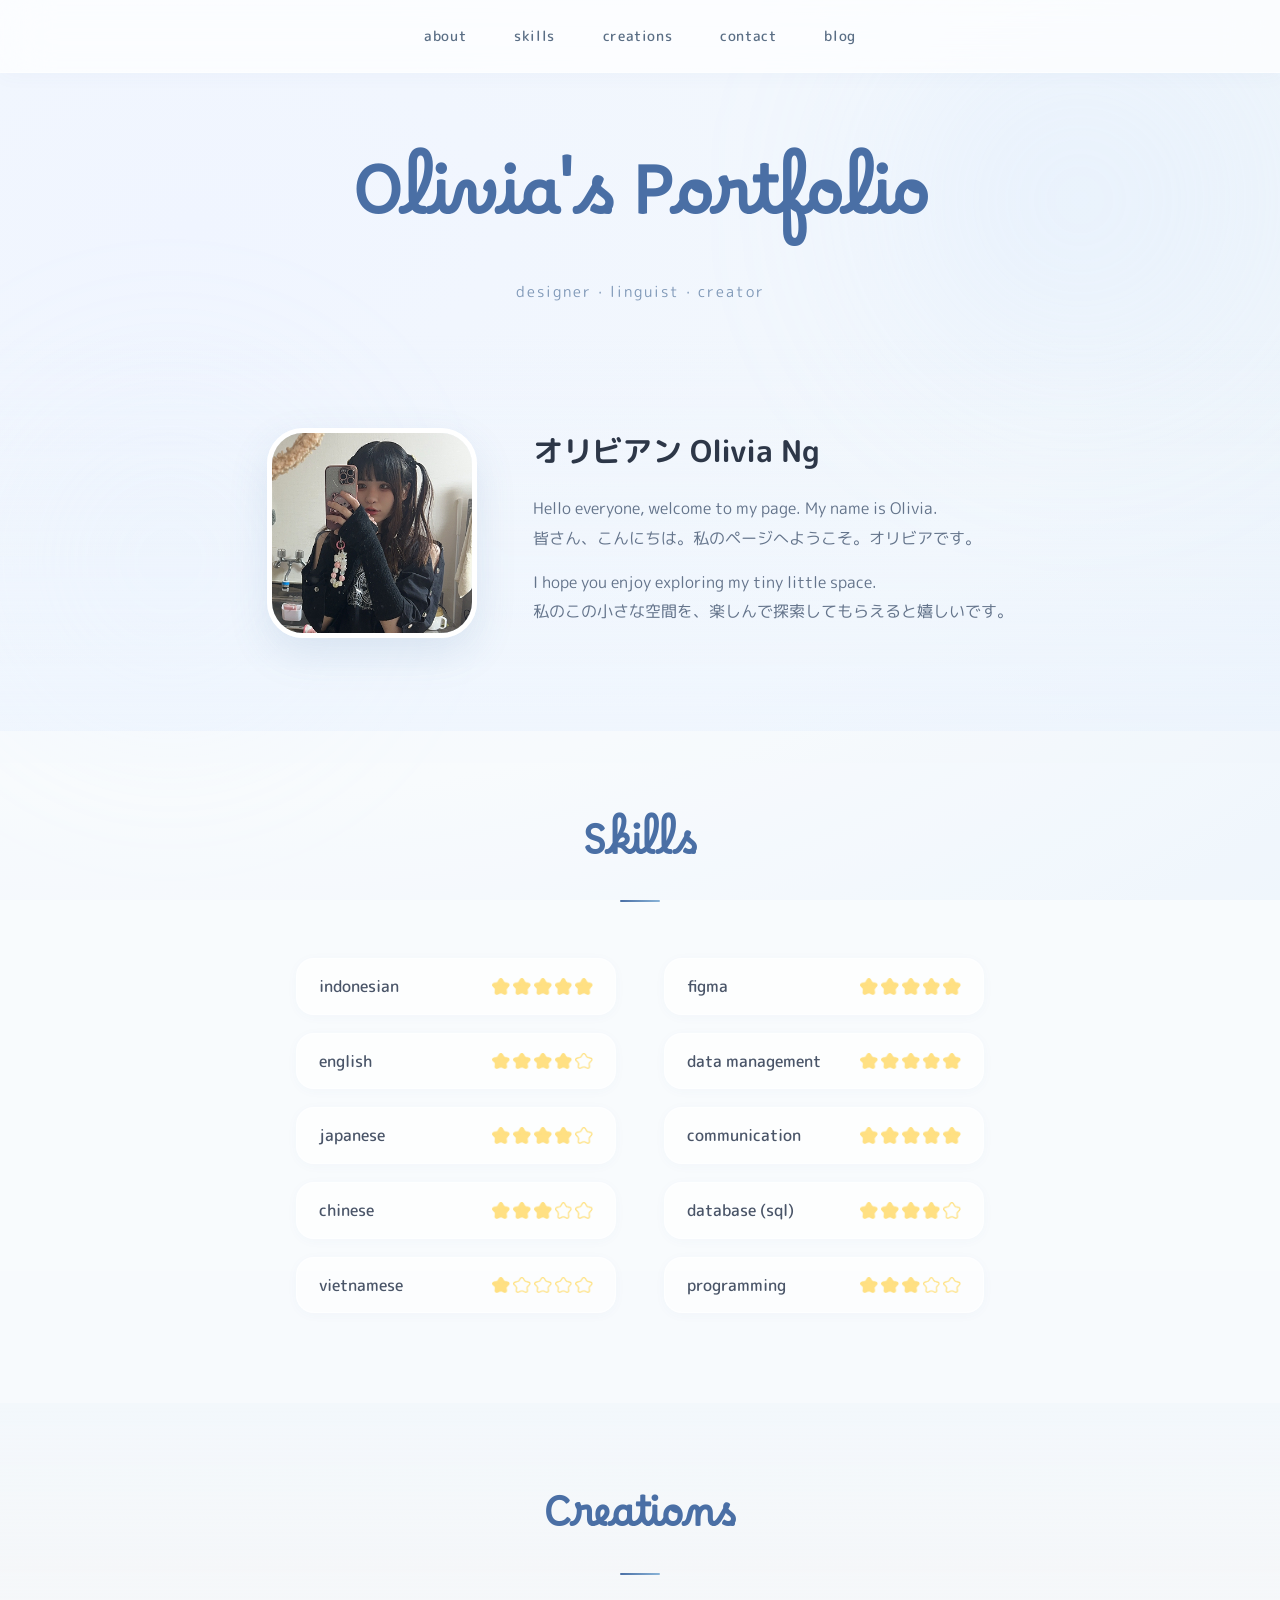
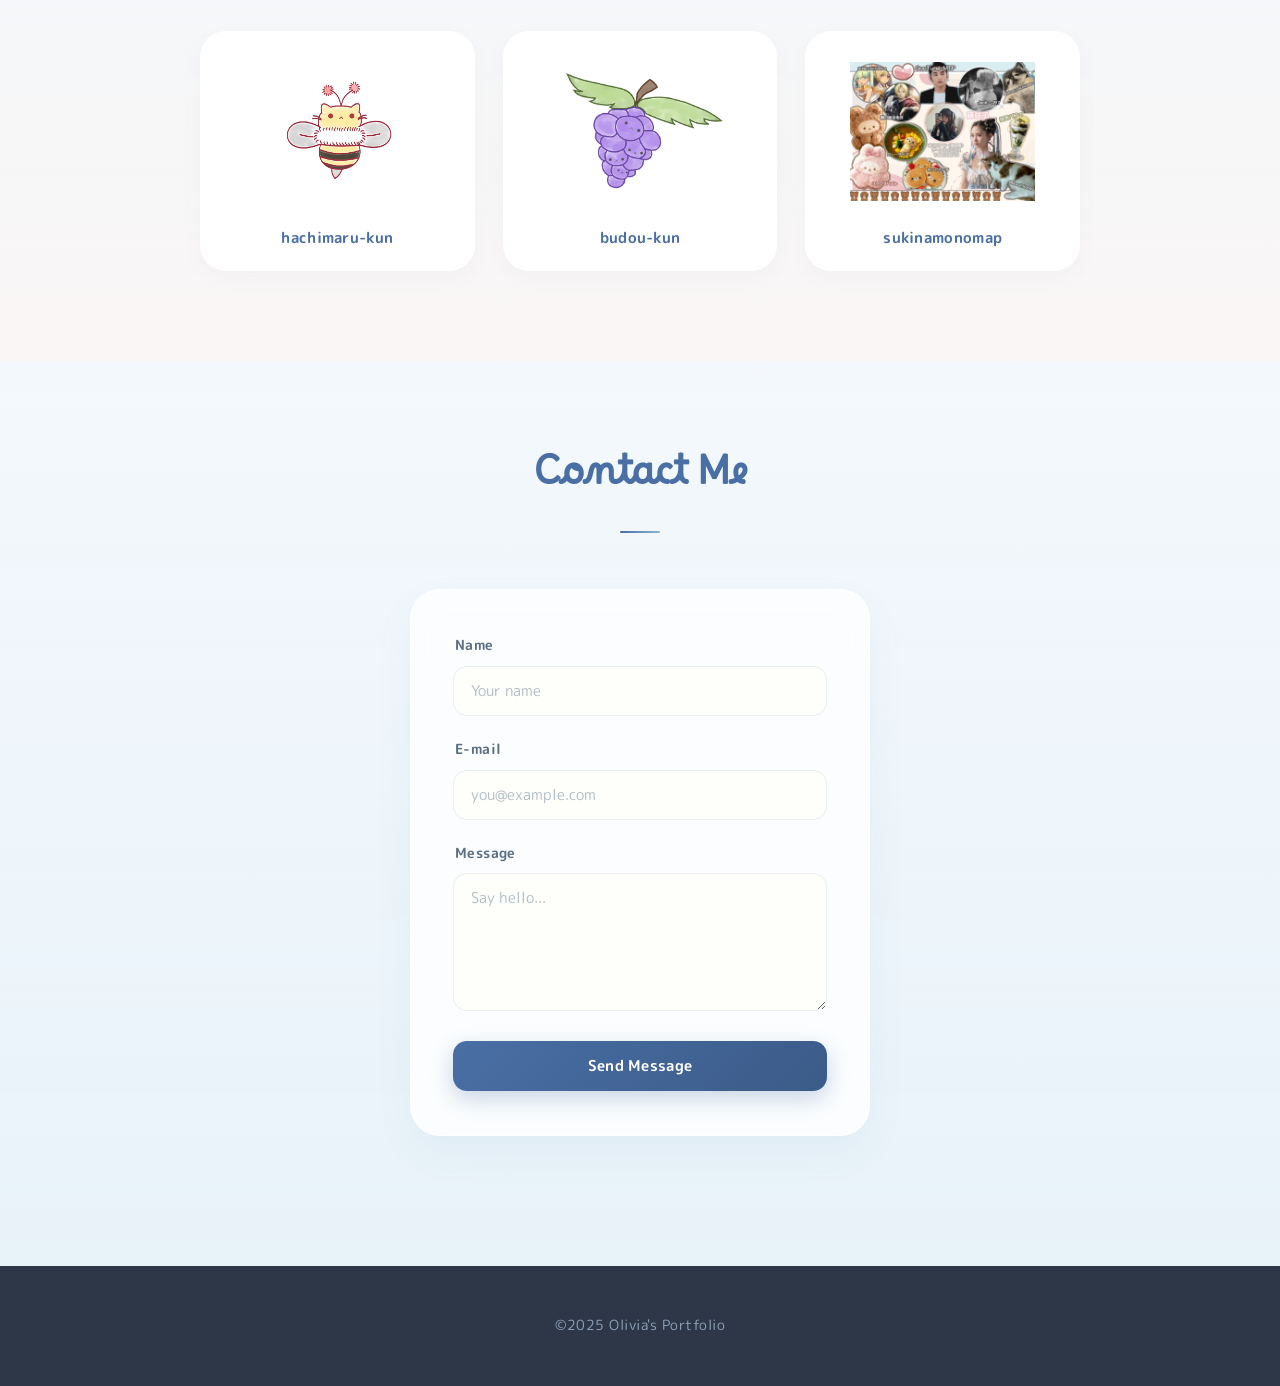
==== index.html @ e1c67609 "Add files via upload" ====
<!DOCTYPE html>
<html lang="en">
<head>
    <meta charset="UTF-8">
    <meta name="viewport" content="width=device-width, initial-scale=1.0">
    <title>Olivia's Portfolio</title>
    <link rel="stylesheet" href="style.css">
</head>
<body class="page-portfolio">

    <div class="bg-container"></div>

    <nav id="mainNav">
        <div class="nav-container">
            <a href="#profile">about</a>
            <a href="#skill">skills</a>
            <a href="#creation">creations</a>
            <a href="#contact">contact</a>
            <a href="blog.html">blog</a>
        </div>
    </nav>

    <header id="main">
        <h1>Olivia's Portfolio</h1>
        <p class="subtitle">designer · linguist · creator</p>
    </header>

    <main>

        <!-- PROFILE -->
        <section class="profile-intro" id="profile">
            <div class="profile-container">
                <div class="profile-pic reveal">
                    <img src="image/profilepicture.png" alt="Olivia Ng">
                </div>
                <div class="profile-text reveal reveal-delay-2">
                    <h2>オリビアン Olivia Ng</h2>
                    <p>Hello everyone, welcome to my page. My name is Olivia.<br>
                    皆さん、こんにちは。私のページへようこそ。オリビアです。</p>
                    <p>I hope you enjoy exploring my tiny little space.<br>
                    私のこの小さな空間を、楽しんで探索してもらえると嬉しいです。</p>
                </div>
            </div>
        </section>

        <!-- SKILLS -->
        <section id="skill" class="section-skills">
            <h2 class="section-title reveal">Skills</h2>
            <div class="skills-grid">

                <div class="skill-item reveal reveal-delay-1">
                    <span class="skill-name">indonesian</span>
                    <div class="star-rating">
                        <img src="image/star-filled.png" alt="★"><img src="image/star-filled.png" alt="★">
                        <img src="image/star-filled.png" alt="★"><img src="image/star-filled.png" alt="★">
                        <img src="image/star-filled.png" alt="★">
                    </div>
                </div>

                <div class="skill-item reveal reveal-delay-2">
                    <span class="skill-name">figma</span>
                    <div class="star-rating">
                        <img src="image/star-filled.png" alt="★"><img src="image/star-filled.png" alt="★">
                        <img src="image/star-filled.png" alt="★"><img src="image/star-filled.png" alt="★">
                        <img src="image/star-filled.png" alt="★">
                    </div>
                </div>

                <div class="skill-item reveal reveal-delay-1">
                    <span class="skill-name">english</span>
                    <div class="star-rating">
                        <img src="image/star-filled.png" alt="★"><img src="image/star-filled.png" alt="★">
                        <img src="image/star-filled.png" alt="★"><img src="image/star-filled.png" alt="★">
                        <img src="image/star-empty.png" alt="☆">
                    </div>
                </div>

                <div class="skill-item reveal reveal-delay-2">
                    <span class="skill-name">data management</span>
                    <div class="star-rating">
                        <img src="image/star-filled.png" alt="★"><img src="image/star-filled.png" alt="★">
                        <img src="image/star-filled.png" alt="★"><img src="image/star-filled.png" alt="★">
                        <img src="image/star-filled.png" alt="★">
                    </div>
                </div>

                <div class="skill-item reveal reveal-delay-1">
                    <span class="skill-name">japanese</span>
                    <div class="star-rating">
                        <img src="image/star-filled.png" alt="★"><img src="image/star-filled.png" alt="★">
                        <img src="image/star-filled.png" alt="★"><img src="image/star-filled.png" alt="★">
                        <img src="image/star-empty.png" alt="☆">
                    </div>
                </div>

                <div class="skill-item reveal reveal-delay-2">
                    <span class="skill-name">communication</span>
                    <div class="star-rating">
                        <img src="image/star-filled.png" alt="★"><img src="image/star-filled.png" alt="★">
                        <img src="image/star-filled.png" alt="★"><img src="image/star-filled.png" alt="★">
                        <img src="image/star-filled.png" alt="★">
                    </div>
                </div>

                <div class="skill-item reveal reveal-delay-1">
                    <span class="skill-name">chinese</span>
                    <div class="star-rating">
                        <img src="image/star-filled.png" alt="★"><img src="image/star-filled.png" alt="★">
                        <img src="image/star-filled.png" alt="★"><img src="image/star-empty.png" alt="☆">
                        <img src="image/star-empty.png" alt="☆">
                    </div>
                </div>

                <div class="skill-item reveal reveal-delay-2">
                    <span class="skill-name">database (sql)</span>
                    <div class="star-rating">
                        <img src="image/star-filled.png" alt="★"><img src="image/star-filled.png" alt="★">
                        <img src="image/star-filled.png" alt="★"><img src="image/star-filled.png" alt="★">
                        <img src="image/star-empty.png" alt="☆">
                    </div>
                </div>

                <div class="skill-item reveal reveal-delay-1">
                    <span class="skill-name">vietnamese</span>
                    <div class="star-rating">
                        <img src="image/star-filled.png" alt="★"><img src="image/star-empty.png" alt="☆">
                        <img src="image/star-empty.png" alt="☆"><img src="image/star-empty.png" alt="☆">
                        <img src="image/star-empty.png" alt="☆">
                    </div>
                </div>

                <div class="skill-item reveal reveal-delay-2">
                    <span class="skill-name">programming</span>
                    <div class="star-rating">
                        <img src="image/star-filled.png" alt="★"><img src="image/star-filled.png" alt="★">
                        <img src="image/star-filled.png" alt="★"><img src="image/star-empty.png" alt="☆">
                        <img src="image/star-empty.png" alt="☆">
                    </div>
                </div>

            </div>
        </section>

        <!-- CREATIONS -->
        <section id="creation" class="section-creations">
            <h2 class="section-title reveal">Creations</h2>
            <div class="works-grid">

                <div class="work-card reveal reveal-delay-1" onclick="openPopup('hachimaru')">
                    <div class="work-img-wrapper">
                        <img src="image/hachimaru.png" alt="Hachimaru-kun">
                    </div>
                    <p>hachimaru-kun</p>
                </div>

                <div class="work-card reveal reveal-delay-2" onclick="openPopup('budou')">
                    <div class="work-img-wrapper">
                        <img src="image/budou-kun.png" alt="Budou-kun">
                    </div>
                    <p>budou-kun</p>
                </div>

                <div class="work-card reveal reveal-delay-3" onclick="openPopup('sukinamono')">
                    <div class="work-img-wrapper">
                        <img src="image/sukinamono.png" alt="Sukinamono Map">
                    </div>
                    <p>sukinamonomap</p>
                </div>

            </div>
        </section>

        <!-- CONTACT -->
        <section id="contact" class="section-contact">
            <h2 class="section-title reveal">Contact Me</h2>
            <form class="contact-form reveal reveal-delay-2" onsubmit="handleSubmit(event)">
                <div class="form-group">
                    <label for="contactName">Name</label>
                    <input type="text" id="contactName" placeholder="Your name" required>
                </div>
                <div class="form-group">
                    <label for="contactEmail">E-mail</label>
                    <input type="email" id="contactEmail" placeholder="you@example.com" required>
                </div>
                <div class="form-group">
                    <label for="contactMsg">Message</label>
                    <textarea id="contactMsg" rows="5" placeholder="Say hello..."></textarea>
                </div>
                <button type="submit" class="submit-btn">Send Message</button>
            </form>
        </section>

    </main>

    <footer>
        <p>©2025 Olivia's Portfolio</p>
    </footer>

    <!-- POPUP -->
    <div id="workPopup" class="popup-overlay" onclick="closePopupOutside(event)">
        <div class="popup-wrapper">
            <span class="close-btn" onclick="closePopup()" aria-label="Close">×</span>
            <div class="popup-content">
                <img id="popupImg" src="" alt="Work Detail">
                <div class="popup-text">
                    <p><strong>title:</strong> <span id="popupTitle"></span></p>
                    <p><strong>time consumed:</strong> <span id="popupTime"></span></p>
                    <p><strong>application used:</strong> <span id="popupApps"></span></p>
                    <p class="desc" id="popupDesc"></p>
                </div>
            </div>
        </div>
    </div>

    <script>
        /* ── Navbar shrink on scroll ── */
        const nav = document.getElementById('mainNav');
        window.addEventListener('scroll', () => {
            nav.classList.toggle('scrolled', window.scrollY > 40);
        }, { passive: true });

        /* ── Scroll reveal ── */
        const observer = new IntersectionObserver((entries) => {
            entries.forEach(e => {
                if (e.isIntersecting) {
                    e.target.classList.add('revealed');
                    observer.unobserve(e.target);
                }
            });
        }, { threshold: 0.12, rootMargin: '0px 0px -40px 0px' });

        document.querySelectorAll('.reveal').forEach(el => observer.observe(el));

        /* ── Popup data ── */
        const projectData = {
            hachimaru: {
                title: "hachimaru-kun",
                time: "3 hours",
                apps: "Figma, Kleki",
                desc: "A character created for a competition. Hachimaru-kun is a friendly little figure with a big personality — designed entirely from scratch with love.",
                img: "image/hachimaru.png"
            },
            budou: {
                title: "budou-kun",
                time: "3 hours",
                apps: "Figma, Kleki",
                desc: "A cute grape-themed character illustration. Budou-kun brings good vibes and a soft colour palette wherever he goes.",
                img: "image/budou-kun.png"
            },
            sukinamono: {
                title: "sukinamonomap",
                time: "5 hours",
                apps: "Figma, Illust",
                desc: "A custom conceptual map layout illustrating all my favourite things — a personal visual world brought to life through careful layout and illustration.",
                img: "image/sukinamono.png"
            }
        };

        function openPopup(id) {
            const d = projectData[id];
            if (!d) return;
            document.getElementById('popupTitle').textContent = d.title;
            document.getElementById('popupTime').textContent  = d.time;
            document.getElementById('popupApps').textContent  = d.apps;
            document.getElementById('popupDesc').textContent  = d.desc;
            document.getElementById('popupImg').src           = d.img;
            document.getElementById('workPopup').style.display = 'flex';
            document.body.classList.add('popup-active');
        }

        function closePopup() {
            document.getElementById('workPopup').style.display = 'none';
            document.body.classList.remove('popup-active');
        }

        function closePopupOutside(e) {
            if (e.target === document.getElementById('workPopup')) closePopup();
        }

        document.addEventListener('keydown', e => {
            if (e.key === 'Escape') {
                if (document.fullscreenElement) {
                    document.exitFullscreen();
                } else {
                    closePopup();
                }
            }
        });

        /* ── Fullscreen on popup image click ── */
        document.getElementById('popupImg').addEventListener('click', function () {
            if (!document.fullscreenElement) {
                this.requestFullscreen().catch(() => {});
            } else {
                document.exitFullscreen();
            }
        });

        /* ── Contact form feedback ── */
        function handleSubmit(e) {
            e.preventDefault();
            const btn = e.target.querySelector('.submit-btn');
            btn.textContent = 'Sent ✓';
            btn.style.background = 'linear-gradient(135deg, #52b788, #3d9970)';
            btn.disabled = true;
            setTimeout(() => {
                btn.textContent = 'Send Message';
                btn.style.background = '';
                btn.disabled = false;
                e.target.reset();
            }, 3000);
        }
    </script>

</body>
</html>
---- style.css ----
/* ============================================
   OLIVIA'S PORTFOLIO — UNIFIED STYLESHEET
   Scope: .page-portfolio (index) | .page-blog (blog)
   ============================================ */

@import url('https://fonts.googleapis.com/css2?family=Borel&family=M+PLUS+Rounded+1c:wght@400;500;700&display=swap');

/* ============================================
   RESET & BASE
   ============================================ */

*, *::before, *::after {
    box-sizing: border-box;
    margin: 0;
    padding: 0;
}

html {
    scroll-behavior: smooth;
}

body {
    font-family: 'M PLUS Rounded 1c', sans-serif;
    color: #4a5568;
    background-color: #f3f8fc;
    line-height: 1.7;
    overflow-x: hidden;
}

body.popup-active {
    overflow: hidden;
}

/* ============================================
   FIXED BACKGROUND
   ============================================ */

.bg-container {
    position: fixed;
    top: 0;
    left: 0;
    width: 100%;
    height: 100%;
    z-index: -2;
    background: radial-gradient(ellipse at 15% 25%, rgba(240, 245, 255, 1) 0%, rgba(243, 248, 252, 1) 60%, rgba(230, 240, 250, 1) 100%);
}

/* Subtle ambient orbs */
.bg-container::before,
.bg-container::after {
    content: '';
    position: absolute;
    border-radius: 50%;
    filter: blur(80px);
    opacity: 0.35;
    pointer-events: none;
}

.bg-container::before {
    width: 600px;
    height: 600px;
    background: radial-gradient(circle, rgba(180, 210, 255, 0.6), transparent 70%);
    top: -100px;
    right: -100px;
    animation: drift 18s ease-in-out infinite alternate;
}

.bg-container::after {
    width: 500px;
    height: 500px;
    background: radial-gradient(circle, rgba(210, 230, 255, 0.5), transparent 70%);
    bottom: 10%;
    left: -80px;
    animation: drift 22s ease-in-out infinite alternate-reverse;
}

@keyframes drift {
    from { transform: translate(0, 0) scale(1); }
    to   { transform: translate(30px, 20px) scale(1.05); }
}

/* ============================================
   NAVIGATION
   ============================================ */

nav {
    position: fixed;
    top: 0;
    left: 0;
    width: 100%;
    z-index: 999;
    padding: 18px 0;
    background: rgba(255, 255, 255, 0.72);
    backdrop-filter: blur(24px);
    -webkit-backdrop-filter: blur(24px);
    border-bottom: 1px solid rgba(255, 255, 255, 0.45);
    box-shadow: 0 2px 20px rgba(74, 111, 165, 0.04);
    transition: padding 0.3s ease, box-shadow 0.3s ease;
}

nav.scrolled {
    padding: 12px 0;
    box-shadow: 0 4px 30px rgba(74, 111, 165, 0.08);
}

.nav-container {
    max-width: 1000px;
    margin: 0 auto;
    display: flex;
    justify-content: center;
    gap: 44px;
    padding: 0 20px;
}

nav a {
    text-decoration: none;
    color: #5a6e85;
    font-family: 'M PLUS Rounded 1c', sans-serif;
    font-weight: 500;
    font-size: 0.9rem;
    letter-spacing: 0.6px;
    text-transform: lowercase;
    position: relative;
    padding: 6px 2px;
    transition: color 0.25s ease;
}

nav a::after {
    content: '';
    position: absolute;
    bottom: 0;
    left: 0;
    width: 100%;
    height: 1.5px;
    background: #4a6fa5;
    transform: scaleX(0);
    transform-origin: right center;
    transition: transform 0.3s cubic-bezier(0.4, 0, 0.2, 1);
    border-radius: 2px;
}

nav a:hover {
    color: #4a6fa5;
}

nav a:hover::after {
    transform: scaleX(1);
    transform-origin: left center;
}

/* ============================================
   SCROLL REVEAL SYSTEM
   ============================================ */

.reveal {
    opacity: 0;
    transform: translateY(28px);
    transition: opacity 0.65s cubic-bezier(0.22, 1, 0.36, 1),
                transform 0.65s cubic-bezier(0.22, 1, 0.36, 1);
}

.reveal.revealed {
    opacity: 1;
    transform: translateY(0);
}

.reveal-delay-1 { transition-delay: 0.08s; }
.reveal-delay-2 { transition-delay: 0.16s; }
.reveal-delay-3 { transition-delay: 0.24s; }
.reveal-delay-4 { transition-delay: 0.32s; }
.reveal-delay-5 { transition-delay: 0.40s; }

/* ============================================
   SECTION SHARED
   ============================================ */

section {
    padding: 90px 5%;
    width: 100%;
}

.section-title {
    font-family: 'Borel', sans-serif;
    font-size: 2.4rem;
    color: #4a6fa5;
    margin-bottom: 56px;
    text-align: center;
    display: block;
    letter-spacing: -0.3px;
}

.section-title::after {
    content: '';
    display: block;
    width: 40px;
    height: 2px;
    background: linear-gradient(90deg, #4a6fa5, #8ab4d8);
    margin: 14px auto 0;
    border-radius: 2px;
}

/* ============================================
   PAGE-PORTFOLIO — HEADER
   ============================================ */

.page-portfolio header {
    width: 100%;
    padding-top: 160px;
    padding-bottom: 30px;
    text-align: center;
    position: relative;
    overflow: hidden;
}

.page-portfolio header h1 {
    font-family: 'Borel', sans-serif;
    font-size: clamp(2.6rem, 6vw, 4rem);
    color: #4a6fa5;
    letter-spacing: -0.5px;
    opacity: 0;
    transform: translateY(20px);
    animation: heroIn 0.9s cubic-bezier(0.22, 1, 0.36, 1) 0.2s forwards;
}

@keyframes heroIn {
    to { opacity: 1; transform: translateY(0); }
}

.page-portfolio header .subtitle {
    font-family: 'M PLUS Rounded 1c', sans-serif;
    font-size: 0.95rem;
    color: #8099b8;
    letter-spacing: 2px;
    text-transform: lowercase;
    margin-top: 10px;
    opacity: 0;
    animation: heroIn 0.9s cubic-bezier(0.22, 1, 0.36, 1) 0.4s forwards;
}

/* ============================================
   PAGE-PORTFOLIO — PROFILE
   ============================================ */

.page-portfolio .profile-intro {
    background: linear-gradient(180deg, rgba(255,255,255,0) 0%, rgba(238,245,255,0.6) 100%);
}

.profile-container {
    display: flex;
    justify-content: center;
    align-items: center;
    gap: 56px;
    max-width: 920px;
    margin: 0 auto;
    flex-wrap: wrap;
}

.profile-pic img {
    width: 210px;
    height: 210px;
    border-radius: 36px;
    box-shadow: 0 16px 40px rgba(74, 111, 165, 0.14);
    object-fit: cover;
    border: 5px solid #ffffff;
    transition: transform 0.45s cubic-bezier(0.175, 0.885, 0.32, 1.275),
                box-shadow 0.45s ease;
    display: block;
}

.profile-pic img:hover {
    transform: rotate(2.5deg) scale(1.03);
    box-shadow: 0 24px 50px rgba(74, 111, 165, 0.2);
}

.profile-text {
    text-align: left;
    max-width: 520px;
}

.profile-text h2 {
    font-family: 'M PLUS Rounded 1c', sans-serif;
    font-weight: 700;
    color: #2d3748;
    font-size: 1.9rem;
    margin-bottom: 18px;
    letter-spacing: -0.3px;
}

.profile-text p {
    font-family: 'M PLUS Rounded 1c', sans-serif;
    font-size: 1rem;
    color: #64748b;
    line-height: 1.85;
    margin-bottom: 14px;
}

/* ============================================
   PAGE-PORTFOLIO — SKILLS
   ============================================ */

.page-portfolio .section-skills {
    background: rgba(255, 255, 255, 0.35);
}

.skills-grid {
    display: grid;
    grid-template-columns: repeat(2, 320px);
    justify-content: center;
    max-width: 840px;
    margin: 0 auto;
    column-gap: 48px;
    row-gap: 18px;
}

.skill-item {
    display: flex;
    justify-content: space-between;
    align-items: center;
    background: rgba(255, 255, 255, 0.65);
    padding: 14px 22px;
    border-radius: 18px;
    border: 1px solid rgba(255, 255, 255, 0.6);
    box-shadow: 0 2px 12px rgba(74, 111, 165, 0.03);
    transition: transform 0.3s ease,
                background 0.3s ease,
                box-shadow 0.3s ease;
    cursor: default;
}

.skill-item:hover {
    transform: translateY(-3px);
    background: #ffffff;
    box-shadow: 0 8px 28px rgba(74, 111, 165, 0.08);
}

.skill-name {
    font-family: 'M PLUS Rounded 1c', sans-serif;
    font-weight: 500;
    text-transform: lowercase;
    flex-grow: 1;
    color: #4a5568;
    font-size: 0.98rem;
    text-align: left;
}

.star-rating {
    display: flex;
    gap: 3px;
    align-items: center;
}

.star-rating img {
    height: 1.05em;
    width: auto;
    object-fit: contain;
}

/* ============================================
   PAGE-PORTFOLIO — CREATIONS
   ============================================ */

.page-portfolio .section-creations {
    background: linear-gradient(180deg, rgba(255,255,255,0.05) 0%, rgba(252,245,242,0.7) 100%);
}

.works-grid {
    display: grid;
    grid-template-columns: repeat(3, 1fr);
    gap: 28px;
    max-width: 880px;
    margin: 0 auto;
}

.work-card {
    display: flex;
    flex-direction: column;
    align-items: center;
    background: #ffffff;
    padding: 22px 22px 20px;
    border-radius: 26px;
    box-shadow: 0 6px 24px rgba(0, 0, 0, 0.03);
    border: 1px solid rgba(255, 255, 255, 0.9);
    transition: transform 0.4s cubic-bezier(0.165, 0.84, 0.44, 1),
                box-shadow 0.4s cubic-bezier(0.165, 0.84, 0.44, 1);
    cursor: pointer;
    overflow: hidden;
}

.work-card:hover {
    transform: translateY(-10px);
    box-shadow: 0 22px 48px rgba(74, 111, 165, 0.12);
}

.work-img-wrapper {
    width: 100%;
    height: 155px;
    display: flex;
    align-items: center;
    justify-content: center;
    background: #ffffff;
    border-radius: 18px;
    overflow: hidden;
    padding: 8px;
}

.work-card img {
    max-width: 100%;
    max-height: 100%;
    object-fit: contain;
    transition: transform 0.4s cubic-bezier(0.165, 0.84, 0.44, 1);
}

.work-card:hover img {
    transform: scale(1.07);
}

.work-card p {
    margin-top: 16px;
    font-family: 'M PLUS Rounded 1c', sans-serif;
    font-size: 0.95rem;
    font-weight: 700;
    color: #4a6fa5;
    text-transform: lowercase;
    letter-spacing: 0.3px;
}

/* ============================================
   PAGE-PORTFOLIO — CONTACT
   ============================================ */

.page-portfolio .section-contact {
    background: linear-gradient(180deg, rgba(255,255,255,0.1) 0%, rgba(228,240,248,0.75) 100%);
    padding-bottom: 130px;
}

.contact-form {
    max-width: 460px;
    margin: 0 auto;
    background: rgba(255, 255, 255, 0.78);
    backdrop-filter: blur(14px);
    -webkit-backdrop-filter: blur(14px);
    padding: 44px 42px;
    border-radius: 30px;
    border: 1px solid rgba(255, 255, 255, 0.65);
    box-shadow: 0 16px 40px rgba(74, 111, 165, 0.06);
}

.form-group {
    display: flex;
    flex-direction: column;
    margin-bottom: 22px;
    text-align: left;
}

.form-group label {
    font-family: 'M PLUS Rounded 1c', sans-serif;
    font-size: 0.88rem;
    color: #5a6e85;
    margin-bottom: 8px;
    font-weight: 700;
    letter-spacing: 0.4px;
    padding-left: 2px;
}

input, textarea {
    border: 1.5px solid rgba(74, 111, 165, 0.1);
    border-radius: 14px;
    padding: 13px 17px;
    background: rgba(255, 254, 248, 0.7);
    color: #2d3748;
    font-family: 'M PLUS Rounded 1c', sans-serif;
    font-size: 0.92rem;
    width: 100%;
    transition: border-color 0.25s ease,
                box-shadow 0.25s ease,
                background 0.25s ease;
}

input::placeholder, textarea::placeholder {
    color: #b0bec5;
}

input:focus, textarea:focus {
    outline: none;
    background: #ffffff;
    border-color: #4a6fa5;
    box-shadow: 0 0 0 3px rgba(74, 111, 165, 0.1);
}

textarea {
    resize: vertical;
    min-height: 110px;
}

.submit-btn {
    width: 100%;
    padding: 14px;
    border: none;
    border-radius: 14px;
    background: linear-gradient(135deg, #4a6fa5 0%, #3b5b88 100%);
    color: #ffffff;
    font-family: 'M PLUS Rounded 1c', sans-serif;
    font-weight: 700;
    font-size: 0.95rem;
    cursor: pointer;
    transition: transform 0.2s ease, box-shadow 0.2s ease;
    box-shadow: 0 8px 22px rgba(74, 111, 165, 0.28);
    margin-top: 8px;
    letter-spacing: 0.3px;
}

.submit-btn:hover {
    transform: translateY(-2px);
    box-shadow: 0 14px 30px rgba(74, 111, 165, 0.36);
}

.submit-btn:active {
    transform: translateY(0);
    box-shadow: 0 6px 16px rgba(74, 111, 165, 0.22);
}

/* ============================================
   FOOTER
   ============================================ */

footer {
    padding: 48px 0;
    background: #2d3748;
    color: #8fa3bb;
    font-size: 0.88rem;
    font-family: 'M PLUS Rounded 1c', sans-serif;
    text-align: center;
    letter-spacing: 0.5px;
}

footer p { margin: 0; }

/* ============================================
   POPUP
   ============================================ */

.popup-overlay {
    position: fixed;
    top: 0; left: 0;
    width: 100vw; height: 100vh;
    background: rgba(15, 23, 42, 0.55);
    backdrop-filter: blur(14px);
    -webkit-backdrop-filter: blur(14px);
    display: none;
    justify-content: center;
    align-items: center;
    z-index: 10000;
}

.popup-wrapper {
    position: relative;
    max-width: 620px;
    width: 90%;
}

.popup-content {
    background: #ffffff;
    padding: 38px;
    border-radius: 32px;
    max-height: 85vh;
    overflow-y: auto;
    display: flex;
    flex-direction: column;
    align-items: center;
    gap: 24px;
    box-shadow: 0 32px 64px -12px rgba(0, 0, 0, 0.22);
    animation: popIn 0.38s cubic-bezier(0.16, 1, 0.3, 1);
}

@keyframes popIn {
    from { opacity: 0; transform: scale(0.94) translateY(18px); }
    to   { opacity: 1; transform: scale(1) translateY(0); }
}

.popup-content img {
    max-width: 100%;
    height: auto;
    max-height: 38vh;
    object-fit: contain;
    border-radius: 20px;
    box-shadow: 0 6px 20px rgba(0,0,0,0.04);
    cursor: zoom-in;
    transition: transform 0.2s ease, box-shadow 0.2s ease;
}

.popup-content img:hover {
    transform: scale(1.02);
    box-shadow: 0 10px 30px rgba(0,0,0,0.08);
}

.close-btn {
    position: absolute;
    top: -52px;
    right: 4px;
    font-size: 2.6rem;
    cursor: pointer;
    color: rgba(255,255,255,0.85);
    transition: transform 0.2s ease, color 0.2s ease;
    line-height: 1;
    user-select: none;
}

.close-btn:hover {
    color: #ff8080;
    transform: rotate(90deg) scale(1.1);
}

.popup-text {
    text-align: left;
    width: 100%;
    font-size: 0.98rem;
    color: #4a5568;
    font-family: 'M PLUS Rounded 1c', sans-serif;
}

.popup-text p {
    margin: 10px 0;
    line-height: 1.6;
}

.popup-text strong {
    color: #4a6fa5;
    font-weight: 700;
}

.popup-text .desc {
    margin-top: 18px;
    padding-top: 14px;
    border-top: 1px dashed rgba(74, 111, 165, 0.18);
    color: #64748b;
    font-size: 0.94rem;
}

/* ============================================
   PAGE-BLOG — LAYOUT
   ============================================ */

.page-blog .blog-header {
    padding-top: 130px;
    padding-bottom: 48px;
    text-align: center;
}

.page-blog .blog-header h1 {
    font-family: 'Borel', sans-serif;
    font-size: clamp(2.2rem, 5vw, 3.2rem);
    color: #4a6fa5;
    opacity: 0;
    animation: heroIn 0.9s cubic-bezier(0.22, 1, 0.36, 1) 0.2s forwards;
}

.page-blog .blog-header p {
    font-size: 0.9rem;
    color: #8099b8;
    letter-spacing: 1.5px;
    text-transform: lowercase;
    margin-top: 8px;
    opacity: 0;
    animation: heroIn 0.9s cubic-bezier(0.22, 1, 0.36, 1) 0.35s forwards;
}

.blog-layout {
    display: flex;
    max-width: 1160px;
    margin: 0 auto 120px;
    padding: 0 32px;
    gap: 28px;
    align-items: flex-start;
}

/* Sidebar */
.blog-sidebar {
    flex: 0 0 220px;
    position: sticky;
    top: 90px;
}

.directory-card {
    background: rgba(255, 255, 255, 0.78);
    backdrop-filter: blur(12px);
    -webkit-backdrop-filter: blur(12px);
    border-radius: 22px;
    padding: 28px 22px;
    text-align: left;
    border: 1px solid rgba(255, 255, 255, 0.7);
    box-shadow: 0 8px 24px rgba(74, 111, 165, 0.05);
}

.directory-toggle {
    color: #4a6fa5;
    font-family: 'M PLUS Rounded 1c', sans-serif;
    font-weight: 700;
    font-size: 1rem;
    margin: 0 0 14px;
    cursor: pointer;
    user-select: none;
    letter-spacing: 0.3px;
    padding-bottom: 10px;
    border-bottom: 1.5px solid rgba(74, 111, 165, 0.12);
    transition: color 0.2s ease;
}

.directory-toggle + .directory-toggle {
    margin-top: 18px;
}

.directory-toggle:hover {
    color: #3b5b88;
}

.directory-list {
    list-style: none;
    padding: 0;
    margin: 0 0 4px;
    display: flex;
    flex-direction: column;
    gap: 4px;
}

.directory-list li a {
    text-decoration: none;
    color: #5a6e85;
    font-size: 0.88rem;
    display: block;
    padding: 6px 10px;
    border-radius: 8px;
    transition: all 0.2s ease;
    font-family: 'M PLUS Rounded 1c', sans-serif;
}

.directory-list li a:hover {
    color: #4a6fa5;
    background: rgba(74, 111, 165, 0.06);
    padding-left: 15px;
}

/* Blog posts */
.blog-container {
    flex: 1;
    display: flex;
    flex-direction: column;
    gap: 40px;
    min-width: 0;
}

.blog-post {
    background: rgba(255, 255, 255, 0.82);
    backdrop-filter: blur(10px);
    -webkit-backdrop-filter: blur(10px);
    border-radius: 26px;
    padding: 44px 48px;
    border: 1px solid rgba(255, 255, 255, 0.75);
    box-shadow: 0 10px 32px rgba(74, 111, 165, 0.05);
    transition: transform 0.35s cubic-bezier(0.22, 1, 0.36, 1),
                box-shadow 0.35s ease;
}

.blog-post:hover {
    transform: translateY(-5px);
    box-shadow: 0 20px 48px rgba(74, 111, 165, 0.09);
}

.blog-content h2 {
    font-family: 'Borel', sans-serif;
    color: #2d3748;
    font-size: 1.7rem;
    margin-bottom: 8px;
    letter-spacing: -0.2px;
}

.blog-date {
    font-size: 0.82rem;
    color: #4a6fa5;
    margin-bottom: 22px;
    font-weight: 700;
    letter-spacing: 1px;
    text-transform: uppercase;
    display: block;
    opacity: 0.7;
}

.blog-content p {
    font-size: 1rem;
    line-height: 1.95;
    color: #4a5568;
    text-align: justify;
}

/* ============================================
   RESPONSIVE
   ============================================ */

@media (max-width: 900px) {
    .skills-grid {
        grid-template-columns: 1fr;
        max-width: 460px;
    }
    .works-grid {
        grid-template-columns: repeat(2, 1fr);
    }
}

@media (max-width: 768px) {
    .page-portfolio header h1 {
        font-size: 2.6rem;
    }
    .profile-container {
        flex-direction: column;
        text-align: center;
        gap: 28px;
    }
    .profile-text {
        text-align: center;
    }
    .works-grid {
        grid-template-columns: 1fr;
        max-width: 340px;
    }
    .contact-form {
        padding: 28px 22px;
    }
    .blog-layout {
        flex-direction: column;
        padding: 0 20px;
    }
    .blog-sidebar {
        position: static;
        flex: none;
        width: 100%;
    }
    .blog-post {
        padding: 30px 24px;
    }
    section {
        padding: 70px 5%;
    }
}

@media (prefers-reduced-motion: reduce) {
    .reveal,
    .bg-container::before,
    .bg-container::after {
        animation: none;
        opacity: 1;
        transform: none;
        transition: none;
    }
}
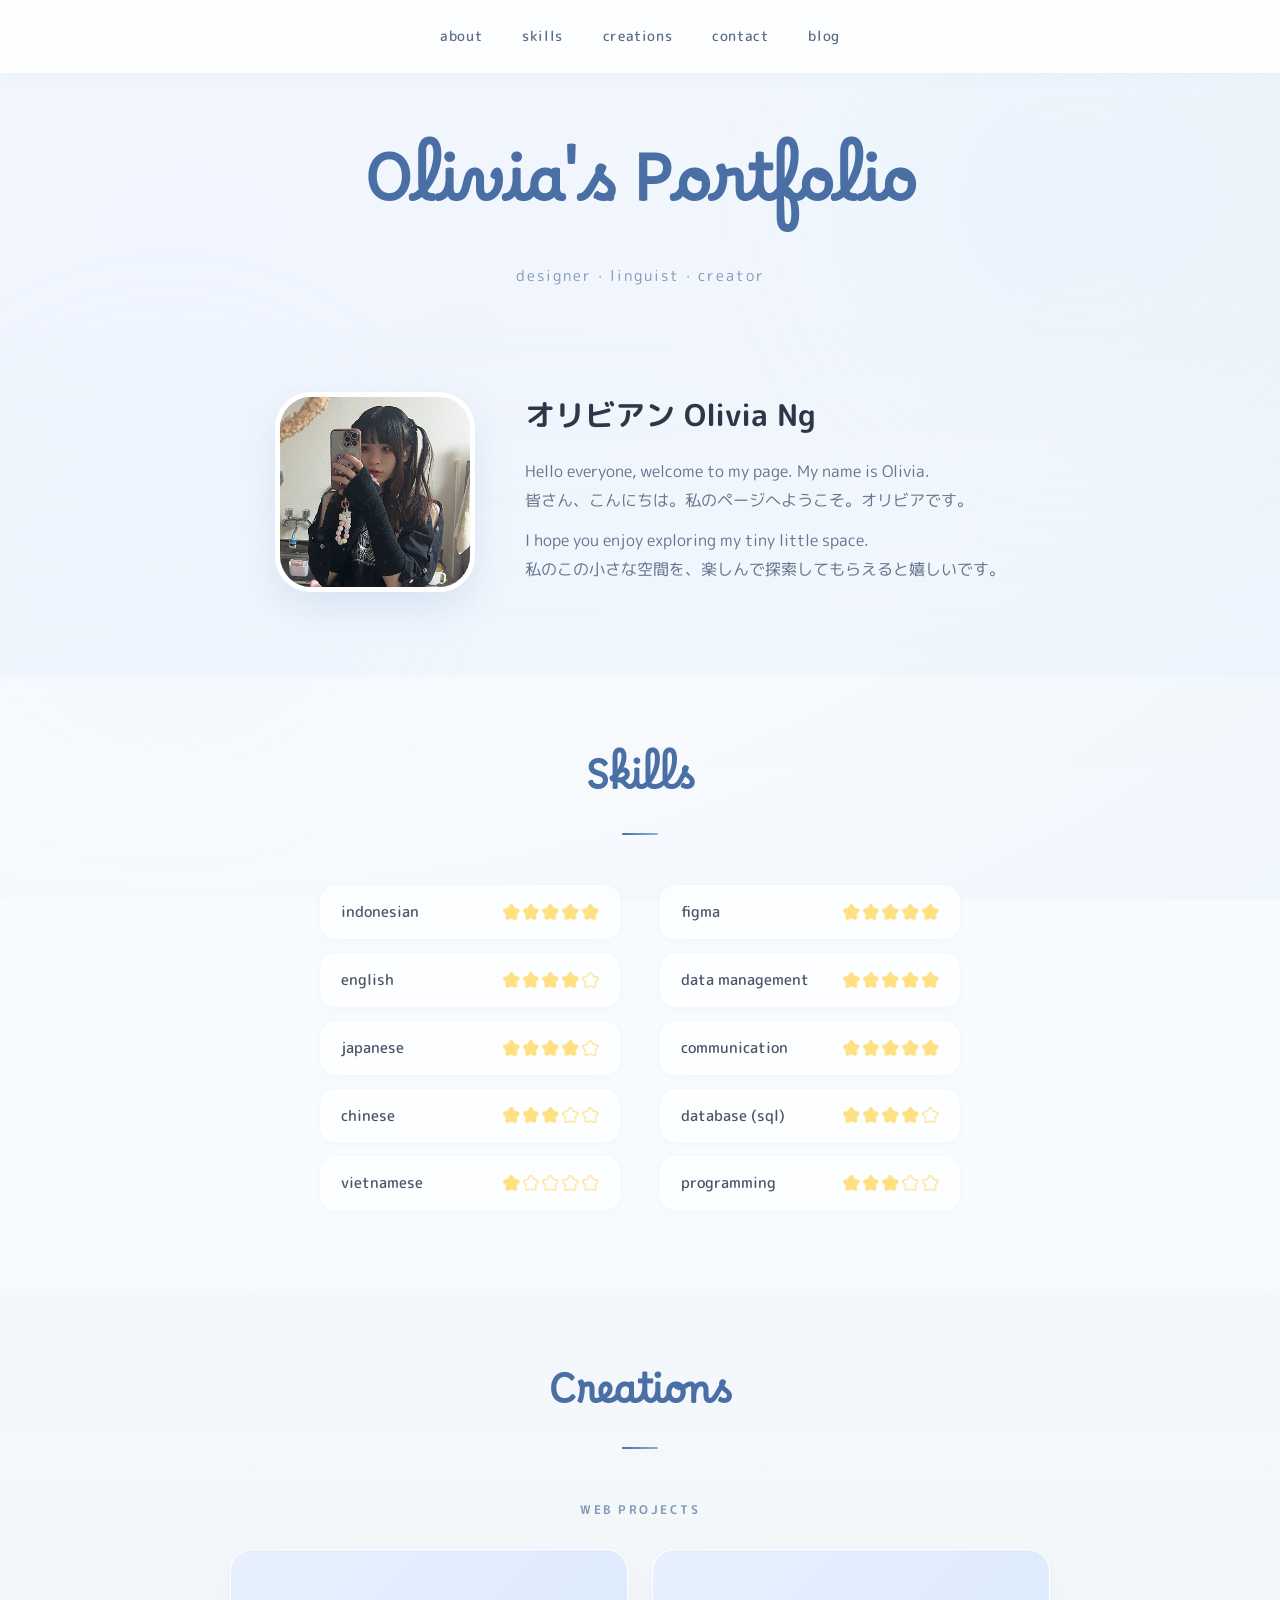
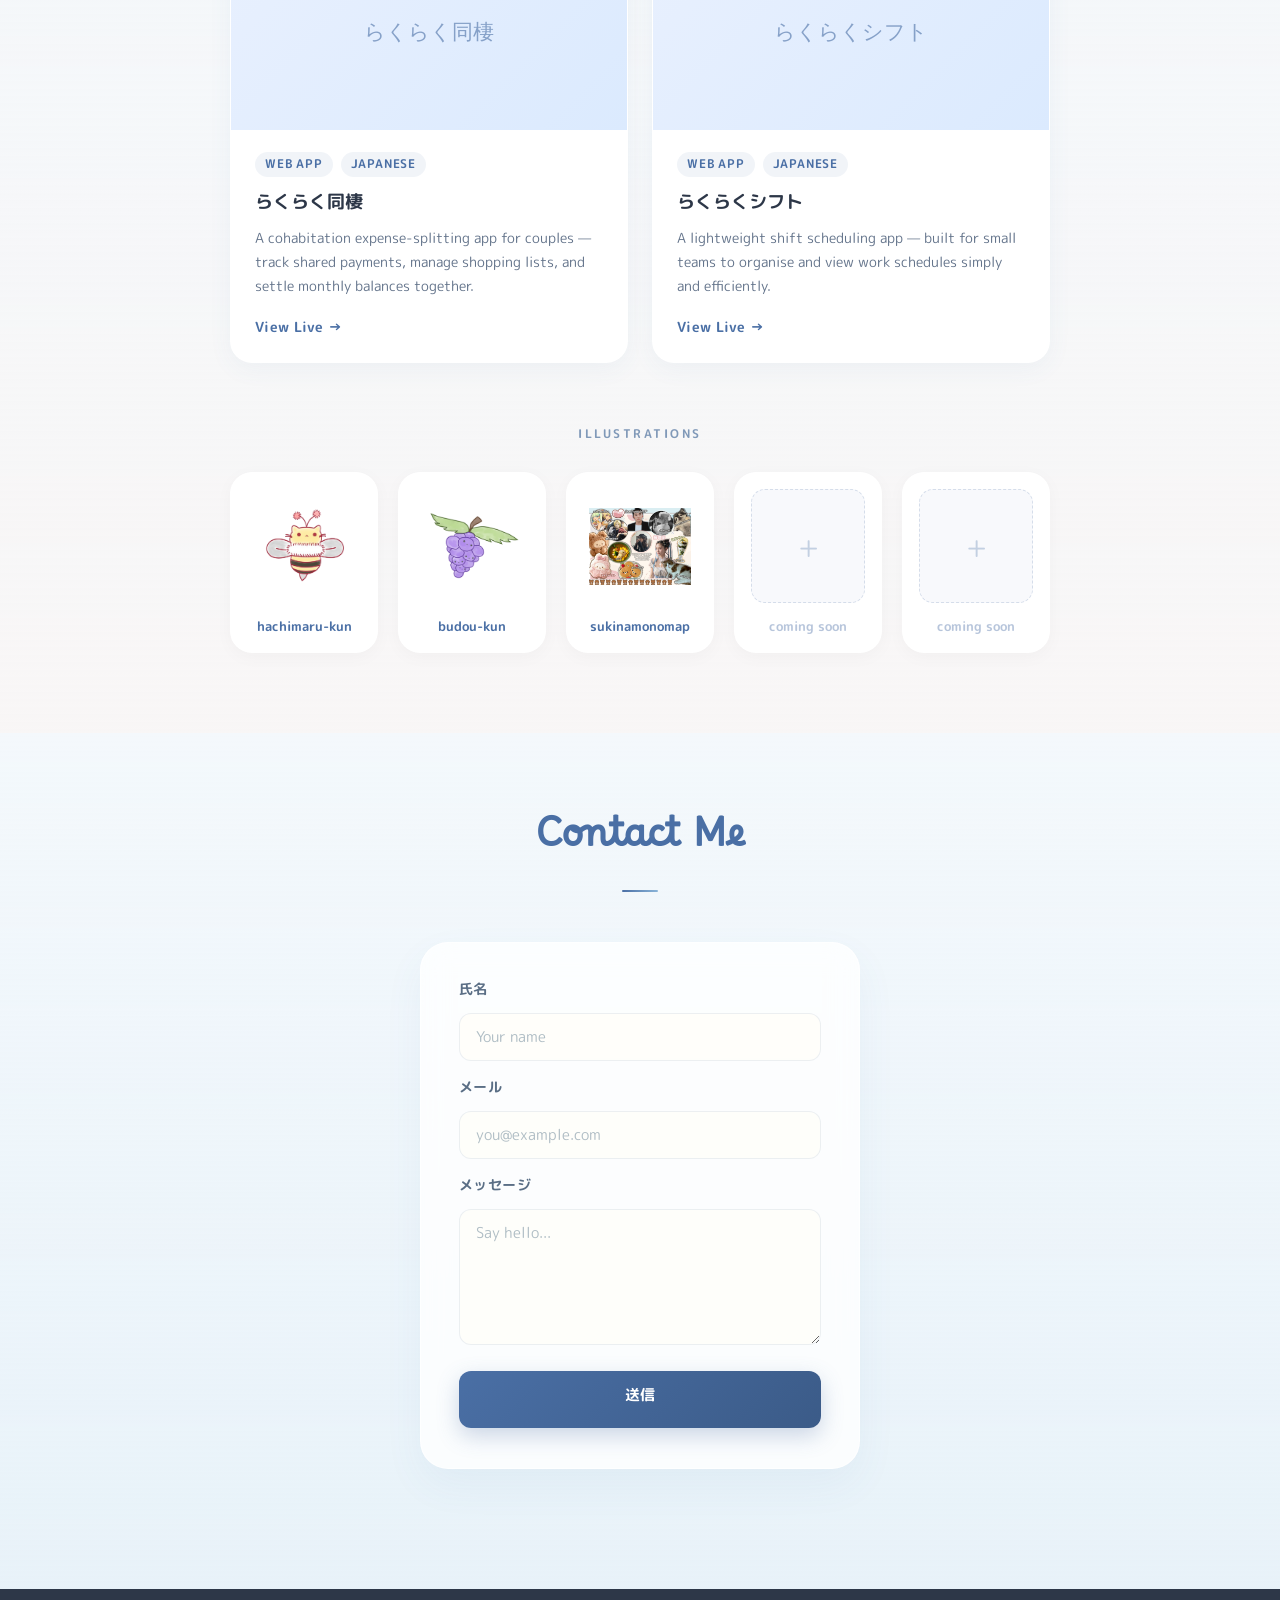
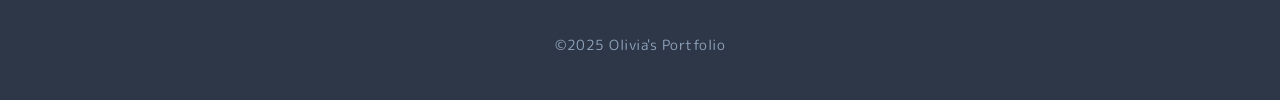
==== commit 2a338eff: "Update index.html" ====
--- a/index.html
+++ b/index.html
@@ -20,6 +20,11 @@
         </div>
     </nav>
 
+    <!-- Hamburger for mobile -->
+    <button class="nav-toggle" id="navToggle" aria-label="Open menu">
+        <span></span><span></span><span></span>
+    </button>
+
     <header id="main">
         <h1>Olivia's Portfolio</h1>
         <p class="subtitle">designer · linguist · creator</p>
@@ -30,10 +35,10 @@
         <!-- PROFILE -->
         <section class="profile-intro" id="profile">
             <div class="profile-container">
-                <div class="profile-pic reveal">
+                <div class="profile-pic">
                     <img src="image/profilepicture.png" alt="Olivia Ng">
                 </div>
-                <div class="profile-text reveal reveal-delay-2">
+                <div class="profile-text reveal reveal-delay-1">
                     <h2>オリビアン Olivia Ng</h2>
                     <p>Hello everyone, welcome to my page. My name is Olivia.<br>
                     皆さん、こんにちは。私のページへようこそ。オリビアです。</p>
@@ -144,6 +149,51 @@
         <!-- CREATIONS -->
         <section id="creation" class="section-creations">
             <h2 class="section-title reveal">Creations</h2>
+
+            <!-- WEB PROJECTS -->
+            <p class="creation-label reveal">web projects</p>
+            <div class="projects-grid">
+
+                <div class="project-card reveal reveal-delay-1">
+                    <div class="project-preview">
+                        <img src="image/rakurakudousei-preview.png" alt="らくらく同棲 preview" onerror="this.style.display='none';this.nextElementSibling.style.display='flex'">
+                        <div class="project-preview-placeholder">
+                            <span>らくらく同棲</span>
+                        </div>
+                    </div>
+                    <div class="project-info">
+                        <div class="project-tags">
+                            <span class="tag">web app</span>
+                            <span class="tag">japanese</span>
+                        </div>
+                        <h3>らくらく同棲</h3>
+                        <p>A cohabitation expense-splitting app for couples — track shared payments, manage shopping lists, and settle monthly balances together.</p>
+                        <a href="https://feiya-bta.github.io/rakurakudousei/" target="_blank" rel="noopener" class="project-link">View Live →</a>
+                    </div>
+                </div>
+
+                <div class="project-card reveal reveal-delay-2">
+                    <div class="project-preview">
+                        <img src="image/rakurakushift-preview.png" alt="らくらくシフト preview" onerror="this.style.display='none';this.nextElementSibling.style.display='flex'">
+                        <div class="project-preview-placeholder">
+                            <span>らくらくシフト</span>
+                        </div>
+                    </div>
+                    <div class="project-info">
+                        <div class="project-tags">
+                            <span class="tag">web app</span>
+                            <span class="tag">japanese</span>
+                        </div>
+                        <h3>らくらくシフト</h3>
+                        <p>A lightweight shift scheduling app — built for small teams to organise and view work schedules simply and efficiently.</p>
+                        <a href="https://feiya-bta.github.io/rakurakushift/" target="_blank" rel="noopener" class="project-link">View Live →</a>
+                    </div>
+                </div>
+
+            </div>
+
+            <!-- ILLUSTRATIONS -->
+            <p class="creation-label reveal" style="margin-top: 60px;">illustrations</p>
             <div class="works-grid">
 
                 <div class="work-card reveal reveal-delay-1" onclick="openPopup('hachimaru')">
@@ -165,6 +215,20 @@
                         <img src="image/sukinamono.png" alt="Sukinamono Map">
                     </div>
                     <p>sukinamonomap</p>
+                </div>
+
+                <div class="work-card reveal reveal-delay-1" onclick="openPopup('placeholder1')">
+                    <div class="work-img-wrapper work-img-empty">
+                        <span class="empty-plus">+</span>
+                    </div>
+                    <p class="empty-label">coming soon</p>
+                </div>
+
+                <div class="work-card reveal reveal-delay-2" onclick="openPopup('placeholder2')">
+                    <div class="work-img-wrapper work-img-empty">
+                        <span class="empty-plus">+</span>
+                    </div>
+                    <p class="empty-label">coming soon</p>
                 </div>
 
             </div>
@@ -175,18 +239,18 @@
             <h2 class="section-title reveal">Contact Me</h2>
             <form class="contact-form reveal reveal-delay-2" onsubmit="handleSubmit(event)">
                 <div class="form-group">
-                    <label for="contactName">Name</label>
+                    <label for="contactName">氏名</label>
                     <input type="text" id="contactName" placeholder="Your name" required>
                 </div>
                 <div class="form-group">
-                    <label for="contactEmail">E-mail</label>
+                    <label for="contactEmail">メール</label>
                     <input type="email" id="contactEmail" placeholder="you@example.com" required>
                 </div>
                 <div class="form-group">
-                    <label for="contactMsg">Message</label>
+                    <label for="contactMsg">メッセージ</label>
                     <textarea id="contactMsg" rows="5" placeholder="Say hello..."></textarea>
                 </div>
-                <button type="submit" class="submit-btn">Send Message</button>
+                <button type="submit" class="submit-btn">送信</button>
             </form>
         </section>
 
@@ -213,6 +277,20 @@
     </div>
 
     <script>
+        /* ── Mobile nav toggle ── */
+        const navToggle = document.getElementById('navToggle');
+        const navEl = document.getElementById('mainNav');
+        navToggle.addEventListener('click', () => {
+            navEl.classList.toggle('nav-open');
+            navToggle.classList.toggle('is-open');
+        });
+        document.querySelectorAll('.nav-container a').forEach(a => {
+            a.addEventListener('click', () => {
+                navEl.classList.remove('nav-open');
+                navToggle.classList.remove('is-open');
+            });
+        });
+
         /* ── Navbar shrink on scroll ── */
         const nav = document.getElementById('mainNav');
         window.addEventListener('scroll', () => {
@@ -227,8 +305,7 @@
                     observer.unobserve(e.target);
                 }
             });
-        }, { threshold: 0.12, rootMargin: '0px 0px -40px 0px' });
-
+        }, { threshold: 0.1, rootMargin: '0px 0px -30px 0px' });
         document.querySelectorAll('.reveal').forEach(el => observer.observe(el));
 
         /* ── Popup data ── */
@@ -253,12 +330,14 @@
                 apps: "Figma, Illust",
                 desc: "A custom conceptual map layout illustrating all my favourite things — a personal visual world brought to life through careful layout and illustration.",
                 img: "image/sukinamono.png"
-            }
+            },
+            placeholder1: null,
+            placeholder2: null
         };
 
         function openPopup(id) {
             const d = projectData[id];
-            if (!d) return;
+            if (!d) return; /* empty slots do nothing */
             document.getElementById('popupTitle').textContent = d.title;
             document.getElementById('popupTime').textContent  = d.time;
             document.getElementById('popupApps').textContent  = d.apps;
@@ -277,6 +356,15 @@
             if (e.target === document.getElementById('workPopup')) closePopup();
         }
 
+        /* ── Fullscreen on popup image click ── */
+        document.getElementById('popupImg').addEventListener('click', function () {
+            if (!document.fullscreenElement) {
+                this.requestFullscreen().catch(() => {});
+            } else {
+                document.exitFullscreen();
+            }
+        });
+
         document.addEventListener('keydown', e => {
             if (e.key === 'Escape') {
                 if (document.fullscreenElement) {
@@ -284,15 +372,6 @@
                 } else {
                     closePopup();
                 }
-            }
-        });
-
-        /* ── Fullscreen on popup image click ── */
-        document.getElementById('popupImg').addEventListener('click', function () {
-            if (!document.fullscreenElement) {
-                this.requestFullscreen().catch(() => {});
-            } else {
-                document.exitFullscreen();
             }
         });
 
--- a/style.css
+++ b/style.css
@@ -1,23 +1,12 @@
 /* ============================================
    OLIVIA'S PORTFOLIO — UNIFIED STYLESHEET
-   Scope: .page-portfolio (index) | .page-blog (blog)
    ============================================ */
 
 @import url('https://fonts.googleapis.com/css2?family=Borel&family=M+PLUS+Rounded+1c:wght@400;500;700&display=swap');
 
-/* ============================================
-   RESET & BASE
-   ============================================ */
-
-*, *::before, *::after {
-    box-sizing: border-box;
-    margin: 0;
-    padding: 0;
-}
-
-html {
-    scroll-behavior: smooth;
-}
+*, *::before, *::after { box-sizing: border-box; margin: 0; padding: 0; }
+
+html { scroll-behavior: smooth; }
 
 body {
     font-family: 'M PLUS Rounded 1c', sans-serif;
@@ -27,91 +16,65 @@
     overflow-x: hidden;
 }
 
-body.popup-active {
-    overflow: hidden;
-}
-
-/* ============================================
-   FIXED BACKGROUND
-   ============================================ */
-
+body.popup-active { overflow: hidden; }
+
+/* ── Background ── */
 .bg-container {
     position: fixed;
-    top: 0;
-    left: 0;
-    width: 100%;
-    height: 100%;
+    top: 0; left: 0; width: 100%; height: 100%;
     z-index: -2;
-    background: radial-gradient(ellipse at 15% 25%, rgba(240, 245, 255, 1) 0%, rgba(243, 248, 252, 1) 60%, rgba(230, 240, 250, 1) 100%);
-}
-
-/* Subtle ambient orbs */
-.bg-container::before,
-.bg-container::after {
+    background: radial-gradient(ellipse at 15% 25%, rgba(240,245,255,1) 0%, rgba(243,248,252,1) 60%, rgba(230,240,250,1) 100%);
+}
+.bg-container::before, .bg-container::after {
     content: '';
     position: absolute;
     border-radius: 50%;
     filter: blur(80px);
-    opacity: 0.35;
+    opacity: 0.3;
     pointer-events: none;
 }
-
 .bg-container::before {
-    width: 600px;
-    height: 600px;
-    background: radial-gradient(circle, rgba(180, 210, 255, 0.6), transparent 70%);
-    top: -100px;
-    right: -100px;
+    width: 600px; height: 600px;
+    background: radial-gradient(circle, rgba(180,210,255,0.6), transparent 70%);
+    top: -100px; right: -100px;
     animation: drift 18s ease-in-out infinite alternate;
 }
-
 .bg-container::after {
-    width: 500px;
-    height: 500px;
-    background: radial-gradient(circle, rgba(210, 230, 255, 0.5), transparent 70%);
-    bottom: 10%;
-    left: -80px;
+    width: 500px; height: 500px;
+    background: radial-gradient(circle, rgba(210,230,255,0.5), transparent 70%);
+    bottom: 10%; left: -80px;
     animation: drift 22s ease-in-out infinite alternate-reverse;
 }
-
 @keyframes drift {
-    from { transform: translate(0, 0) scale(1); }
-    to   { transform: translate(30px, 20px) scale(1.05); }
-}
-
-/* ============================================
-   NAVIGATION
-   ============================================ */
-
+    from { transform: translate(0,0) scale(1); }
+    to   { transform: translate(30px,20px) scale(1.05); }
+}
+
+/* ── Navigation ── */
 nav {
     position: fixed;
-    top: 0;
-    left: 0;
-    width: 100%;
+    top: 0; left: 0; width: 100%;
     z-index: 999;
     padding: 18px 0;
-    background: rgba(255, 255, 255, 0.72);
+    background: rgba(255,255,255,0.82);
     backdrop-filter: blur(24px);
     -webkit-backdrop-filter: blur(24px);
-    border-bottom: 1px solid rgba(255, 255, 255, 0.45);
-    box-shadow: 0 2px 20px rgba(74, 111, 165, 0.04);
+    border-bottom: 1px solid rgba(255,255,255,0.45);
+    box-shadow: 0 2px 20px rgba(74,111,165,0.04);
     transition: padding 0.3s ease, box-shadow 0.3s ease;
 }
-
 nav.scrolled {
     padding: 12px 0;
-    box-shadow: 0 4px 30px rgba(74, 111, 165, 0.08);
-}
-
+    box-shadow: 0 4px 30px rgba(74,111,165,0.08);
+}
 .nav-container {
     max-width: 1000px;
     margin: 0 auto;
     display: flex;
     justify-content: center;
-    gap: 44px;
-    padding: 0 20px;
-}
-
+    gap: 36px;
+    padding: 0 24px;
+}
 nav a {
     text-decoration: none;
     color: #5a6e85;
@@ -124,730 +87,696 @@
     padding: 6px 2px;
     transition: color 0.25s ease;
 }
-
 nav a::after {
     content: '';
     position: absolute;
-    bottom: 0;
-    left: 0;
-    width: 100%;
-    height: 1.5px;
+    bottom: 0; left: 0;
+    width: 100%; height: 1.5px;
     background: #4a6fa5;
     transform: scaleX(0);
     transform-origin: right center;
-    transition: transform 0.3s cubic-bezier(0.4, 0, 0.2, 1);
+    transition: transform 0.3s cubic-bezier(0.4,0,0.2,1);
     border-radius: 2px;
 }
-
-nav a:hover {
-    color: #4a6fa5;
-}
-
-nav a:hover::after {
-    transform: scaleX(1);
-    transform-origin: left center;
-}
-
-/* ============================================
-   SCROLL REVEAL SYSTEM
-   ============================================ */
-
+nav a:hover { color: #4a6fa5; }
+nav a:hover::after { transform: scaleX(1); transform-origin: left center; }
+
+/* Hamburger button (mobile only) */
+.nav-toggle {
+    display: none;
+    position: fixed;
+    top: 14px; right: 18px;
+    z-index: 1000;
+    background: rgba(255,255,255,0.9);
+    border: none;
+    border-radius: 10px;
+    width: 42px; height: 42px;
+    flex-direction: column;
+    justify-content: center;
+    align-items: center;
+    gap: 5px;
+    cursor: pointer;
+    box-shadow: 0 2px 12px rgba(74,111,165,0.1);
+    padding: 0;
+}
+.nav-toggle span {
+    display: block;
+    width: 20px; height: 2px;
+    background: #4a6fa5;
+    border-radius: 2px;
+    transition: transform 0.25s ease, opacity 0.25s ease;
+}
+.nav-toggle.is-open span:nth-child(1) { transform: translateY(7px) rotate(45deg); }
+.nav-toggle.is-open span:nth-child(2) { opacity: 0; }
+.nav-toggle.is-open span:nth-child(3) { transform: translateY(-7px) rotate(-45deg); }
+
+/* ── Scroll Reveal ── */
 .reveal {
     opacity: 0;
-    transform: translateY(28px);
-    transition: opacity 0.65s cubic-bezier(0.22, 1, 0.36, 1),
-                transform 0.65s cubic-bezier(0.22, 1, 0.36, 1);
-}
-
-.reveal.revealed {
-    opacity: 1;
-    transform: translateY(0);
-}
-
+    transform: translateY(24px);
+    transition: opacity 0.6s cubic-bezier(0.22,1,0.36,1),
+                transform 0.6s cubic-bezier(0.22,1,0.36,1);
+}
+.reveal.revealed { opacity: 1; transform: translateY(0); }
 .reveal-delay-1 { transition-delay: 0.08s; }
 .reveal-delay-2 { transition-delay: 0.16s; }
 .reveal-delay-3 { transition-delay: 0.24s; }
-.reveal-delay-4 { transition-delay: 0.32s; }
-.reveal-delay-5 { transition-delay: 0.40s; }
-
-/* ============================================
-   SECTION SHARED
-   ============================================ */
-
-section {
-    padding: 90px 5%;
-    width: 100%;
-}
+
+/* ── Shared Section ── */
+section { padding: 80px 5%; width: 100%; }
 
 .section-title {
     font-family: 'Borel', sans-serif;
-    font-size: 2.4rem;
-    color: #4a6fa5;
-    margin-bottom: 56px;
+    font-size: clamp(1.9rem, 5vw, 2.4rem);
+    color: #4a6fa5;
+    margin-bottom: 50px;
     text-align: center;
     display: block;
-    letter-spacing: -0.3px;
-}
-
+}
 .section-title::after {
     content: '';
     display: block;
-    width: 40px;
-    height: 2px;
+    width: 36px; height: 2px;
     background: linear-gradient(90deg, #4a6fa5, #8ab4d8);
-    margin: 14px auto 0;
+    margin: 12px auto 0;
     border-radius: 2px;
 }
 
-/* ============================================
-   PAGE-PORTFOLIO — HEADER
-   ============================================ */
-
+/* ── Hero Header ── */
 .page-portfolio header {
     width: 100%;
-    padding-top: 160px;
-    padding-bottom: 30px;
+    padding-top: 150px;
+    padding-bottom: 20px;
     text-align: center;
-    position: relative;
-    overflow: hidden;
-}
-
+}
 .page-portfolio header h1 {
     font-family: 'Borel', sans-serif;
-    font-size: clamp(2.6rem, 6vw, 4rem);
+    font-size: clamp(2.2rem, 7vw, 3.8rem);
     color: #4a6fa5;
     letter-spacing: -0.5px;
     opacity: 0;
-    transform: translateY(20px);
-    animation: heroIn 0.9s cubic-bezier(0.22, 1, 0.36, 1) 0.2s forwards;
-}
-
-@keyframes heroIn {
-    to { opacity: 1; transform: translateY(0); }
-}
-
+    transform: translateY(18px);
+    animation: heroIn 0.9s cubic-bezier(0.22,1,0.36,1) 0.2s forwards;
+}
+@keyframes heroIn { to { opacity: 1; transform: translateY(0); } }
 .page-portfolio header .subtitle {
-    font-family: 'M PLUS Rounded 1c', sans-serif;
-    font-size: 0.95rem;
+    font-size: clamp(0.8rem, 2.5vw, 0.95rem);
     color: #8099b8;
     letter-spacing: 2px;
     text-transform: lowercase;
     margin-top: 10px;
     opacity: 0;
-    animation: heroIn 0.9s cubic-bezier(0.22, 1, 0.36, 1) 0.4s forwards;
-}
-
-/* ============================================
-   PAGE-PORTFOLIO — PROFILE
-   ============================================ */
-
+    animation: heroIn 0.9s cubic-bezier(0.22,1,0.36,1) 0.4s forwards;
+}
+
+/* ── Profile ── */
 .page-portfolio .profile-intro {
     background: linear-gradient(180deg, rgba(255,255,255,0) 0%, rgba(238,245,255,0.6) 100%);
 }
-
 .profile-container {
     display: flex;
     justify-content: center;
     align-items: center;
-    gap: 56px;
-    max-width: 920px;
+    gap: 50px;
+    max-width: 880px;
     margin: 0 auto;
     flex-wrap: wrap;
 }
-
 .profile-pic img {
-    width: 210px;
-    height: 210px;
+    width: 200px; height: 200px;
     border-radius: 36px;
-    box-shadow: 0 16px 40px rgba(74, 111, 165, 0.14);
+    box-shadow: 0 16px 40px rgba(74,111,165,0.14);
     object-fit: cover;
-    border: 5px solid #ffffff;
-    transition: transform 0.45s cubic-bezier(0.175, 0.885, 0.32, 1.275),
-                box-shadow 0.45s ease;
+    border: 5px solid #fff;
     display: block;
 }
-
-.profile-pic img:hover {
-    transform: rotate(2.5deg) scale(1.03);
-    box-shadow: 0 24px 50px rgba(74, 111, 165, 0.2);
-}
-
-.profile-text {
-    text-align: left;
-    max-width: 520px;
-}
-
+.profile-text { text-align: left; max-width: 500px; }
 .profile-text h2 {
     font-family: 'M PLUS Rounded 1c', sans-serif;
-    font-weight: 700;
-    color: #2d3748;
-    font-size: 1.9rem;
-    margin-bottom: 18px;
-    letter-spacing: -0.3px;
-}
-
+    font-weight: 700; color: #2d3748;
+    font-size: clamp(1.5rem, 4vw, 1.9rem);
+    margin-bottom: 16px;
+}
 .profile-text p {
-    font-family: 'M PLUS Rounded 1c', sans-serif;
-    font-size: 1rem;
-    color: #64748b;
-    line-height: 1.85;
-    margin-bottom: 14px;
-}
-
-/* ============================================
-   PAGE-PORTFOLIO — SKILLS
-   ============================================ */
-
-.page-portfolio .section-skills {
-    background: rgba(255, 255, 255, 0.35);
-}
-
+    font-size: 0.97rem; color: #64748b;
+    line-height: 1.85; margin-bottom: 12px;
+}
+
+/* ── Skills ── */
+.page-portfolio .section-skills { background: rgba(255,255,255,0.35); }
 .skills-grid {
     display: grid;
-    grid-template-columns: repeat(2, 320px);
+    grid-template-columns: repeat(2, minmax(0, 300px));
     justify-content: center;
-    max-width: 840px;
+    max-width: 760px;
     margin: 0 auto;
-    column-gap: 48px;
-    row-gap: 18px;
-}
-
+    column-gap: 40px;
+    row-gap: 14px;
+}
 .skill-item {
     display: flex;
     justify-content: space-between;
     align-items: center;
-    background: rgba(255, 255, 255, 0.65);
-    padding: 14px 22px;
-    border-radius: 18px;
-    border: 1px solid rgba(255, 255, 255, 0.6);
-    box-shadow: 0 2px 12px rgba(74, 111, 165, 0.03);
-    transition: transform 0.3s ease,
-                background 0.3s ease,
-                box-shadow 0.3s ease;
-    cursor: default;
-}
-
-.skill-item:hover {
-    transform: translateY(-3px);
-    background: #ffffff;
-    box-shadow: 0 8px 28px rgba(74, 111, 165, 0.08);
-}
-
+    background: rgba(255,255,255,0.7);
+    padding: 13px 20px;
+    border-radius: 16px;
+    border: 1px solid rgba(255,255,255,0.65);
+    box-shadow: 0 2px 10px rgba(74,111,165,0.03);
+}
 .skill-name {
     font-family: 'M PLUS Rounded 1c', sans-serif;
     font-weight: 500;
     text-transform: lowercase;
     flex-grow: 1;
     color: #4a5568;
-    font-size: 0.98rem;
+    font-size: 0.95rem;
     text-align: left;
 }
-
-.star-rating {
-    display: flex;
-    gap: 3px;
+.star-rating { display: flex; gap: 3px; align-items: center; }
+.star-rating img { height: 1em; width: auto; object-fit: contain; }
+
+/* ── Creations ── */
+.page-portfolio .section-creations {
+    background: linear-gradient(180deg, rgba(255,255,255,0.05) 0%, rgba(252,245,242,0.6) 100%);
+}
+
+.creation-label {
+    font-family: 'M PLUS Rounded 1c', sans-serif;
+    font-size: 0.78rem;
+    font-weight: 700;
+    letter-spacing: 2.5px;
+    text-transform: uppercase;
+    color: #8099b8;
+    text-align: center;
+    margin-bottom: 28px;
+}
+
+/* Web project cards */
+.projects-grid {
+    display: grid;
+    grid-template-columns: repeat(2, 1fr);
+    gap: 24px;
+    max-width: 820px;
+    margin: 0 auto;
+}
+.project-card {
+    background: #fff;
+    border-radius: 22px;
+    overflow: hidden;
+    box-shadow: 0 6px 24px rgba(74,111,165,0.06);
+    border: 1px solid rgba(255,255,255,0.9);
+    transition: transform 0.35s cubic-bezier(0.165,0.84,0.44,1),
+                box-shadow 0.35s ease;
+    display: flex;
+    flex-direction: column;
+}
+.project-card:hover {
+    transform: translateY(-6px);
+    box-shadow: 0 18px 40px rgba(74,111,165,0.12);
+}
+.project-preview {
+    width: 100%;
+    height: 180px;
+    background: linear-gradient(135deg, #e8f0fe, #dbeafe);
+    overflow: hidden;
+    position: relative;
+    display: flex;
     align-items: center;
-}
-
-.star-rating img {
-    height: 1.05em;
-    width: auto;
-    object-fit: contain;
-}
-
-/* ============================================
-   PAGE-PORTFOLIO — CREATIONS
-   ============================================ */
-
-.page-portfolio .section-creations {
-    background: linear-gradient(180deg, rgba(255,255,255,0.05) 0%, rgba(252,245,242,0.7) 100%);
-}
-
+    justify-content: center;
+}
+.project-preview img {
+    width: 100%; height: 100%;
+    object-fit: cover;
+    display: block;
+}
+.project-preview-placeholder {
+    display: none;
+    width: 100%; height: 100%;
+    align-items: center;
+    justify-content: center;
+    font-family: 'Borel', sans-serif;
+    font-size: 1.3rem;
+    color: #4a6fa5;
+    opacity: 0.6;
+    text-align: center;
+    padding: 20px;
+}
+.project-info {
+    padding: 22px 24px 24px;
+    display: flex;
+    flex-direction: column;
+    gap: 10px;
+    flex: 1;
+}
+.project-tags { display: flex; gap: 8px; flex-wrap: wrap; }
+.tag {
+    font-family: 'M PLUS Rounded 1c', sans-serif;
+    font-size: 0.72rem;
+    font-weight: 700;
+    letter-spacing: 0.8px;
+    text-transform: uppercase;
+    color: #4a6fa5;
+    background: rgba(74,111,165,0.08);
+    padding: 3px 10px;
+    border-radius: 20px;
+}
+.project-info h3 {
+    font-family: 'M PLUS Rounded 1c', sans-serif;
+    font-weight: 700;
+    font-size: 1.1rem;
+    color: #2d3748;
+}
+.project-info p {
+    font-size: 0.88rem;
+    color: #64748b;
+    line-height: 1.7;
+    flex: 1;
+}
+.project-link {
+    display: inline-block;
+    font-family: 'M PLUS Rounded 1c', sans-serif;
+    font-size: 0.85rem;
+    font-weight: 700;
+    color: #4a6fa5;
+    text-decoration: none;
+    margin-top: 6px;
+    transition: gap 0.2s ease, opacity 0.2s ease;
+    letter-spacing: 0.3px;
+}
+.project-link:hover { opacity: 0.7; }
+
+/* Illustration cards */
 .works-grid {
     display: grid;
-    grid-template-columns: repeat(3, 1fr);
-    gap: 28px;
-    max-width: 880px;
+    grid-template-columns: repeat(5, 1fr);
+    gap: 20px;
+    max-width: 820px;
     margin: 0 auto;
 }
-
 .work-card {
     display: flex;
     flex-direction: column;
     align-items: center;
-    background: #ffffff;
-    padding: 22px 22px 20px;
-    border-radius: 26px;
-    box-shadow: 0 6px 24px rgba(0, 0, 0, 0.03);
-    border: 1px solid rgba(255, 255, 255, 0.9);
-    transition: transform 0.4s cubic-bezier(0.165, 0.84, 0.44, 1),
-                box-shadow 0.4s cubic-bezier(0.165, 0.84, 0.44, 1);
+    background: #fff;
+    padding: 16px 16px 14px;
+    border-radius: 22px;
+    box-shadow: 0 4px 18px rgba(0,0,0,0.03);
+    border: 1px solid rgba(255,255,255,0.9);
+    transition: transform 0.35s cubic-bezier(0.165,0.84,0.44,1),
+                box-shadow 0.35s ease;
     cursor: pointer;
     overflow: hidden;
 }
-
 .work-card:hover {
-    transform: translateY(-10px);
-    box-shadow: 0 22px 48px rgba(74, 111, 165, 0.12);
-}
-
+    transform: translateY(-8px);
+    box-shadow: 0 18px 40px rgba(74,111,165,0.11);
+}
 .work-img-wrapper {
     width: 100%;
-    height: 155px;
+    aspect-ratio: 1;
     display: flex;
     align-items: center;
     justify-content: center;
-    background: #ffffff;
-    border-radius: 18px;
+    background: #fff;
+    border-radius: 14px;
     overflow: hidden;
-    padding: 8px;
-}
-
+    padding: 6px;
+}
+.work-img-empty {
+    background: rgba(74,111,165,0.04);
+    border: 1.5px dashed rgba(74,111,165,0.2);
+}
+.empty-plus {
+    font-size: 1.8rem;
+    color: rgba(74,111,165,0.3);
+    line-height: 1;
+}
 .work-card img {
-    max-width: 100%;
-    max-height: 100%;
+    max-width: 100%; max-height: 100%;
     object-fit: contain;
-    transition: transform 0.4s cubic-bezier(0.165, 0.84, 0.44, 1);
-}
-
-.work-card:hover img {
-    transform: scale(1.07);
-}
-
+    transition: transform 0.35s cubic-bezier(0.165,0.84,0.44,1);
+}
+.work-card:hover img { transform: scale(1.06); }
 .work-card p {
-    margin-top: 16px;
-    font-family: 'M PLUS Rounded 1c', sans-serif;
-    font-size: 0.95rem;
+    margin-top: 12px;
+    font-family: 'M PLUS Rounded 1c', sans-serif;
+    font-size: 0.82rem;
     font-weight: 700;
     color: #4a6fa5;
     text-transform: lowercase;
-    letter-spacing: 0.3px;
-}
-
-/* ============================================
-   PAGE-PORTFOLIO — CONTACT
-   ============================================ */
-
+    text-align: center;
+}
+.empty-label { color: rgba(74,111,165,0.4) !important; }
+
+/* ── Contact ── */
 .page-portfolio .section-contact {
     background: linear-gradient(180deg, rgba(255,255,255,0.1) 0%, rgba(228,240,248,0.75) 100%);
-    padding-bottom: 130px;
-}
-
+    padding-bottom: 120px;
+}
 .contact-form {
-    max-width: 460px;
+    max-width: 440px;
     margin: 0 auto;
-    background: rgba(255, 255, 255, 0.78);
+    background: rgba(255,255,255,0.8);
     backdrop-filter: blur(14px);
     -webkit-backdrop-filter: blur(14px);
-    padding: 44px 42px;
-    border-radius: 30px;
-    border: 1px solid rgba(255, 255, 255, 0.65);
-    box-shadow: 0 16px 40px rgba(74, 111, 165, 0.06);
-}
-
+    padding: 40px 38px;
+    border-radius: 28px;
+    border: 1px solid rgba(255,255,255,0.65);
+    box-shadow: 0 16px 40px rgba(74,111,165,0.06);
+}
 .form-group {
-    display: flex;
-    flex-direction: column;
-    margin-bottom: 22px;
-    text-align: left;
-}
-
+    display: flex; flex-direction: column;
+    margin-bottom: 20px; text-align: left;
+}
 .form-group label {
-    font-family: 'M PLUS Rounded 1c', sans-serif;
-    font-size: 0.88rem;
-    color: #5a6e85;
-    margin-bottom: 8px;
-    font-weight: 700;
+    font-family: 'Borel', 'M PLUS Rounded 1c', sans-serif;
+    font-size: 0.85rem; color: #5a6e85;
+    margin-bottom: 7px; font-weight: 700;
     letter-spacing: 0.4px;
-    padding-left: 2px;
-}
-
+}
 input, textarea {
-    border: 1.5px solid rgba(74, 111, 165, 0.1);
-    border-radius: 14px;
-    padding: 13px 17px;
-    background: rgba(255, 254, 248, 0.7);
+    border: 1.5px solid rgba(74,111,165,0.1);
+    border-radius: 12px;
+    padding: 12px 16px;
+    background: rgba(255,254,248,0.7);
     color: #2d3748;
     font-family: 'M PLUS Rounded 1c', sans-serif;
     font-size: 0.92rem;
     width: 100%;
-    transition: border-color 0.25s ease,
-                box-shadow 0.25s ease,
-                background 0.25s ease;
-}
-
-input::placeholder, textarea::placeholder {
-    color: #b0bec5;
-}
-
+    transition: border-color 0.25s ease, box-shadow 0.25s ease, background 0.25s ease;
+}
+input::placeholder, textarea::placeholder { color: #b0bec5; }
 input:focus, textarea:focus {
-    outline: none;
-    background: #ffffff;
+    outline: none; background: #fff;
     border-color: #4a6fa5;
-    box-shadow: 0 0 0 3px rgba(74, 111, 165, 0.1);
-}
-
-textarea {
-    resize: vertical;
-    min-height: 110px;
-}
-
+    box-shadow: 0 0 0 3px rgba(74,111,165,0.1);
+}
+textarea { resize: vertical; min-height: 110px; }
 .submit-btn {
-    width: 100%;
-    padding: 14px;
-    border: none;
-    border-radius: 14px;
+    width: 100%; padding: 13px;
+    border: none; border-radius: 12px;
     background: linear-gradient(135deg, #4a6fa5 0%, #3b5b88 100%);
-    color: #ffffff;
-    font-family: 'M PLUS Rounded 1c', sans-serif;
-    font-weight: 700;
-    font-size: 0.95rem;
+    color: #fff;
+    font-family: 'Borel', 'M PLUS Rounded 1c', sans-serif;
+    font-weight: 700; font-size: 0.93rem;
     cursor: pointer;
     transition: transform 0.2s ease, box-shadow 0.2s ease;
-    box-shadow: 0 8px 22px rgba(74, 111, 165, 0.28);
-    margin-top: 8px;
-    letter-spacing: 0.3px;
-}
-
+    box-shadow: 0 8px 22px rgba(74,111,165,0.28);
+    margin-top: 6px; letter-spacing: 0.3px;
+}
 .submit-btn:hover {
     transform: translateY(-2px);
-    box-shadow: 0 14px 30px rgba(74, 111, 165, 0.36);
-}
-
-.submit-btn:active {
-    transform: translateY(0);
-    box-shadow: 0 6px 16px rgba(74, 111, 165, 0.22);
-}
-
-/* ============================================
-   FOOTER
-   ============================================ */
-
+    box-shadow: 0 14px 28px rgba(74,111,165,0.36);
+}
+.submit-btn:active { transform: translateY(0); }
+
+/* ── Footer ── */
 footer {
-    padding: 48px 0;
+    padding: 44px 0;
     background: #2d3748;
     color: #8fa3bb;
-    font-size: 0.88rem;
+    font-size: 0.85rem;
     font-family: 'M PLUS Rounded 1c', sans-serif;
     text-align: center;
     letter-spacing: 0.5px;
 }
-
 footer p { margin: 0; }
 
-/* ============================================
-   POPUP
-   ============================================ */
-
+/* ── Popup ── */
 .popup-overlay {
     position: fixed;
-    top: 0; left: 0;
-    width: 100vw; height: 100vh;
-    background: rgba(15, 23, 42, 0.55);
+    top: 0; left: 0; width: 100vw; height: 100vh;
+    background: rgba(15,23,42,0.55);
     backdrop-filter: blur(14px);
     -webkit-backdrop-filter: blur(14px);
     display: none;
-    justify-content: center;
-    align-items: center;
+    justify-content: center; align-items: center;
     z-index: 10000;
-}
-
+    padding: 20px;
+}
 .popup-wrapper {
     position: relative;
-    max-width: 620px;
-    width: 90%;
-}
-
+    max-width: 580px; width: 100%;
+}
 .popup-content {
-    background: #ffffff;
-    padding: 38px;
-    border-radius: 32px;
-    max-height: 85vh;
+    background: #fff;
+    padding: 32px;
+    border-radius: 28px;
+    max-height: 88vh;
     overflow-y: auto;
-    display: flex;
-    flex-direction: column;
-    align-items: center;
-    gap: 24px;
-    box-shadow: 0 32px 64px -12px rgba(0, 0, 0, 0.22);
-    animation: popIn 0.38s cubic-bezier(0.16, 1, 0.3, 1);
-}
-
+    display: flex; flex-direction: column;
+    align-items: center; gap: 22px;
+    box-shadow: 0 32px 64px -12px rgba(0,0,0,0.22);
+    animation: popIn 0.35s cubic-bezier(0.16,1,0.3,1);
+}
 @keyframes popIn {
-    from { opacity: 0; transform: scale(0.94) translateY(18px); }
+    from { opacity: 0; transform: scale(0.94) translateY(16px); }
     to   { opacity: 1; transform: scale(1) translateY(0); }
 }
-
 .popup-content img {
-    max-width: 100%;
-    height: auto;
-    max-height: 38vh;
+    max-width: 100%; height: auto;
+    max-height: 40vh;
     object-fit: contain;
-    border-radius: 20px;
+    border-radius: 18px;
     box-shadow: 0 6px 20px rgba(0,0,0,0.04);
     cursor: zoom-in;
-    transition: transform 0.2s ease, box-shadow 0.2s ease;
-}
-
-.popup-content img:hover {
-    transform: scale(1.02);
-    box-shadow: 0 10px 30px rgba(0,0,0,0.08);
-}
-
+    transition: transform 0.2s ease;
+}
+.popup-content img:hover { transform: scale(1.02); }
 .close-btn {
     position: absolute;
-    top: -52px;
-    right: 4px;
-    font-size: 2.6rem;
+    top: -50px; right: 4px;
+    font-size: 2.4rem;
     cursor: pointer;
     color: rgba(255,255,255,0.85);
     transition: transform 0.2s ease, color 0.2s ease;
-    line-height: 1;
-    user-select: none;
-}
-
-.close-btn:hover {
-    color: #ff8080;
-    transform: rotate(90deg) scale(1.1);
-}
-
+    line-height: 1; user-select: none;
+}
+.close-btn:hover { color: #ff8080; transform: rotate(90deg) scale(1.1); }
 .popup-text {
-    text-align: left;
-    width: 100%;
-    font-size: 0.98rem;
-    color: #4a5568;
-    font-family: 'M PLUS Rounded 1c', sans-serif;
-}
-
-.popup-text p {
-    margin: 10px 0;
-    line-height: 1.6;
-}
-
-.popup-text strong {
-    color: #4a6fa5;
-    font-weight: 700;
-}
-
+    text-align: left; width: 100%;
+    font-size: 0.95rem; color: #4a5568;
+    font-family: 'M PLUS Rounded 1c', sans-serif;
+}
+.popup-text p { margin: 9px 0; line-height: 1.6; }
+.popup-text strong { color: #4a6fa5; font-weight: 700; }
 .popup-text .desc {
-    margin-top: 18px;
-    padding-top: 14px;
-    border-top: 1px dashed rgba(74, 111, 165, 0.18);
-    color: #64748b;
-    font-size: 0.94rem;
+    margin-top: 16px; padding-top: 14px;
+    border-top: 1px dashed rgba(74,111,165,0.18);
+    color: #64748b; font-size: 0.91rem;
 }
 
 /* ============================================
-   PAGE-BLOG — LAYOUT
+   PAGE-BLOG
    ============================================ */
 
 .page-blog .blog-header {
-    padding-top: 130px;
-    padding-bottom: 48px;
+    padding-top: 120px;
+    padding-bottom: 40px;
     text-align: center;
 }
-
 .page-blog .blog-header h1 {
     font-family: 'Borel', sans-serif;
-    font-size: clamp(2.2rem, 5vw, 3.2rem);
+    font-size: clamp(2rem, 6vw, 3.2rem);
     color: #4a6fa5;
     opacity: 0;
-    animation: heroIn 0.9s cubic-bezier(0.22, 1, 0.36, 1) 0.2s forwards;
-}
-
+    animation: heroIn 0.9s cubic-bezier(0.22,1,0.36,1) 0.2s forwards;
+}
 .page-blog .blog-header p {
-    font-size: 0.9rem;
-    color: #8099b8;
-    letter-spacing: 1.5px;
-    text-transform: lowercase;
-    margin-top: 8px;
-    opacity: 0;
-    animation: heroIn 0.9s cubic-bezier(0.22, 1, 0.36, 1) 0.35s forwards;
+    font-size: 0.88rem; color: #8099b8;
+    letter-spacing: 1.5px; text-transform: lowercase;
+    margin-top: 8px; opacity: 0;
+    animation: heroIn 0.9s cubic-bezier(0.22,1,0.36,1) 0.35s forwards;
 }
 
 .blog-layout {
     display: flex;
-    max-width: 1160px;
-    margin: 0 auto 120px;
-    padding: 0 32px;
-    gap: 28px;
+    max-width: 1100px;
+    margin: 0 auto 100px;
+    padding: 0 24px;
+    gap: 24px;
     align-items: flex-start;
 }
-
-/* Sidebar */
 .blog-sidebar {
-    flex: 0 0 220px;
-    position: sticky;
-    top: 90px;
-}
-
+    flex: 0 0 200px;
+    position: sticky; top: 80px;
+}
 .directory-card {
-    background: rgba(255, 255, 255, 0.78);
+    background: rgba(255,255,255,0.8);
     backdrop-filter: blur(12px);
     -webkit-backdrop-filter: blur(12px);
-    border-radius: 22px;
-    padding: 28px 22px;
+    border-radius: 20px;
+    padding: 24px 20px;
     text-align: left;
-    border: 1px solid rgba(255, 255, 255, 0.7);
-    box-shadow: 0 8px 24px rgba(74, 111, 165, 0.05);
-}
-
+    border: 1px solid rgba(255,255,255,0.7);
+    box-shadow: 0 8px 24px rgba(74,111,165,0.05);
+}
 .directory-toggle {
     color: #4a6fa5;
-    font-family: 'M PLUS Rounded 1c', sans-serif;
-    font-weight: 700;
-    font-size: 1rem;
-    margin: 0 0 14px;
-    cursor: pointer;
-    user-select: none;
+    font-family: 'Borel', 'M PLUS Rounded 1c', sans-serif;
+    font-weight: 700; font-size: 0.95rem;
+    margin: 0 0 12px;
+    cursor: pointer; user-select: none;
     letter-spacing: 0.3px;
     padding-bottom: 10px;
-    border-bottom: 1.5px solid rgba(74, 111, 165, 0.12);
+    border-bottom: 1.5px solid rgba(74,111,165,0.12);
     transition: color 0.2s ease;
-}
-
-.directory-toggle + .directory-toggle {
-    margin-top: 18px;
-}
-
-.directory-toggle:hover {
-    color: #3b5b88;
-}
-
+    display: block;
+}
+.directory-toggle:hover { color: #3b5b88; }
 .directory-list {
-    list-style: none;
-    padding: 0;
-    margin: 0 0 4px;
-    display: flex;
-    flex-direction: column;
-    gap: 4px;
-}
-
+    list-style: none; padding: 0; margin: 0 0 4px;
+    display: flex; flex-direction: column; gap: 4px;
+}
 .directory-list li a {
-    text-decoration: none;
-    color: #5a6e85;
-    font-size: 0.88rem;
-    display: block;
-    padding: 6px 10px;
-    border-radius: 8px;
+    text-decoration: none; color: #5a6e85;
+    font-size: 0.86rem; display: block;
+    padding: 5px 10px; border-radius: 8px;
     transition: all 0.2s ease;
-    font-family: 'M PLUS Rounded 1c', sans-serif;
-}
-
+    font-family: 'Borel', 'M PLUS Rounded 1c', sans-serif;
+}
 .directory-list li a:hover {
     color: #4a6fa5;
-    background: rgba(74, 111, 165, 0.06);
-    padding-left: 15px;
-}
-
-/* Blog posts */
+    background: rgba(74,111,165,0.06);
+    padding-left: 14px;
+}
 .blog-container {
-    flex: 1;
-    display: flex;
-    flex-direction: column;
-    gap: 40px;
-    min-width: 0;
-}
-
+    flex: 1; display: flex;
+    flex-direction: column; gap: 36px; min-width: 0;
+}
 .blog-post {
-    background: rgba(255, 255, 255, 0.82);
+    background: rgba(255,255,255,0.84);
     backdrop-filter: blur(10px);
     -webkit-backdrop-filter: blur(10px);
-    border-radius: 26px;
-    padding: 44px 48px;
-    border: 1px solid rgba(255, 255, 255, 0.75);
-    box-shadow: 0 10px 32px rgba(74, 111, 165, 0.05);
-    transition: transform 0.35s cubic-bezier(0.22, 1, 0.36, 1),
-                box-shadow 0.35s ease;
-}
-
+    border-radius: 24px;
+    padding: 40px 44px;
+    border: 1px solid rgba(255,255,255,0.75);
+    box-shadow: 0 10px 32px rgba(74,111,165,0.05);
+    transition: transform 0.35s cubic-bezier(0.22,1,0.36,1), box-shadow 0.35s ease;
+}
 .blog-post:hover {
-    transform: translateY(-5px);
-    box-shadow: 0 20px 48px rgba(74, 111, 165, 0.09);
-}
-
+    transform: translateY(-4px);
+    box-shadow: 0 18px 44px rgba(74,111,165,0.09);
+}
 .blog-content h2 {
-    font-family: 'Borel', sans-serif;
-    color: #2d3748;
-    font-size: 1.7rem;
+    font-family: 'Borel', 'M PLUS Rounded 1c', sans-serif;
+    color: #2d3748; font-size: clamp(1.3rem, 3vw, 1.7rem);
     margin-bottom: 8px;
-    letter-spacing: -0.2px;
-}
-
+}
 .blog-date {
-    font-size: 0.82rem;
-    color: #4a6fa5;
-    margin-bottom: 22px;
-    font-weight: 700;
-    letter-spacing: 1px;
-    text-transform: uppercase;
-    display: block;
-    opacity: 0.7;
-}
-
+    font-size: 0.8rem; color: #4a6fa5;
+    margin-bottom: 20px; font-weight: 700;
+    letter-spacing: 1px; text-transform: uppercase;
+    display: block; opacity: 0.7;
+}
 .blog-content p {
-    font-size: 1rem;
-    line-height: 1.95;
-    color: #4a5568;
-    text-align: justify;
+    font-size: 0.97rem; line-height: 1.95;
+    color: #4a5568; text-align: justify;
 }
 
 /* ============================================
-   RESPONSIVE
+   RESPONSIVE — TABLET  ≤900px
    ============================================ */
 
 @media (max-width: 900px) {
     .skills-grid {
         grid-template-columns: 1fr;
+        max-width: 420px;
+    }
+    .projects-grid {
+        grid-template-columns: 1fr;
         max-width: 460px;
     }
+    .works-grid {
+        grid-template-columns: repeat(3, 1fr);
+        max-width: 460px;
+    }
+}
+
+/* ============================================
+   RESPONSIVE — MOBILE  ≤640px
+   ============================================ */
+
+@media (max-width: 640px) {
+    /* Show hamburger, hide desktop nav links */
+    .nav-toggle { display: flex; }
+    .nav-container {
+        display: none;
+        position: absolute;
+        top: 100%; left: 0; width: 100%;
+        flex-direction: column;
+        align-items: center;
+        gap: 0;
+        background: rgba(255,255,255,0.96);
+        backdrop-filter: blur(20px);
+        -webkit-backdrop-filter: blur(20px);
+        border-top: 1px solid rgba(74,111,165,0.08);
+        padding: 16px 0 20px;
+        box-shadow: 0 8px 24px rgba(74,111,165,0.1);
+    }
+    nav.nav-open .nav-container {
+        display: flex;
+    }
+    nav.nav-open { padding-bottom: 0; }
+    .nav-container a {
+        width: 100%; text-align: center;
+        padding: 12px 0; font-size: 1rem;
+        border-bottom: 1px solid rgba(74,111,165,0.05);
+    }
+    .nav-container a:last-child { border-bottom: none; }
+
+    section { padding: 60px 5%; }
+
+    .page-portfolio header { padding-top: 100px; }
+
+    /* Profile stacks */
+    .profile-container {
+        flex-direction: column;
+        text-align: center; gap: 24px;
+    }
+    .profile-pic img { width: 160px; height: 160px; }
+    .profile-text { text-align: center; }
+
+    /* Skills single column */
+    .skills-grid {
+        grid-template-columns: 1fr;
+        max-width: 100%;
+    }
+
+    /* Projects single column */
+    .projects-grid {
+        grid-template-columns: 1fr;
+        max-width: 100%;
+    }
+
+    /* Illustrations 2 column */
     .works-grid {
         grid-template-columns: repeat(2, 1fr);
-    }
-}
-
-@media (max-width: 768px) {
-    .page-portfolio header h1 {
-        font-size: 2.6rem;
-    }
-    .profile-container {
-        flex-direction: column;
-        text-align: center;
-        gap: 28px;
-    }
-    .profile-text {
-        text-align: center;
-    }
-    .works-grid {
-        grid-template-columns: 1fr;
-        max-width: 340px;
-    }
-    .contact-form {
-        padding: 28px 22px;
-    }
+        max-width: 100%;
+        gap: 14px;
+    }
+
+    .contact-form { padding: 26px 20px; }
+
+    /* Blog */
     .blog-layout {
         flex-direction: column;
-        padding: 0 20px;
-    }
-    .blog-sidebar {
-        position: static;
-        flex: none;
-        width: 100%;
-    }
-    .blog-post {
-        padding: 30px 24px;
-    }
-    section {
-        padding: 70px 5%;
-    }
-}
+        padding: 0 16px;
+    }
+    .blog-sidebar { position: static; flex: none; width: 100%; }
+    .blog-post { padding: 28px 22px; }
+    .blog-content p { text-align: left; }
+}
+
+/* ============================================
+   ACCESSIBILITY
+   ============================================ */
 
 @media (prefers-reduced-motion: reduce) {
     .reveal,
     .bg-container::before,
     .bg-container::after {
         animation: none;
-        opacity: 1;
-        transform: none;
-        transition: none;
-    }
-}
+        opacity: 1; transform: none; transition: none;
+    }
+}
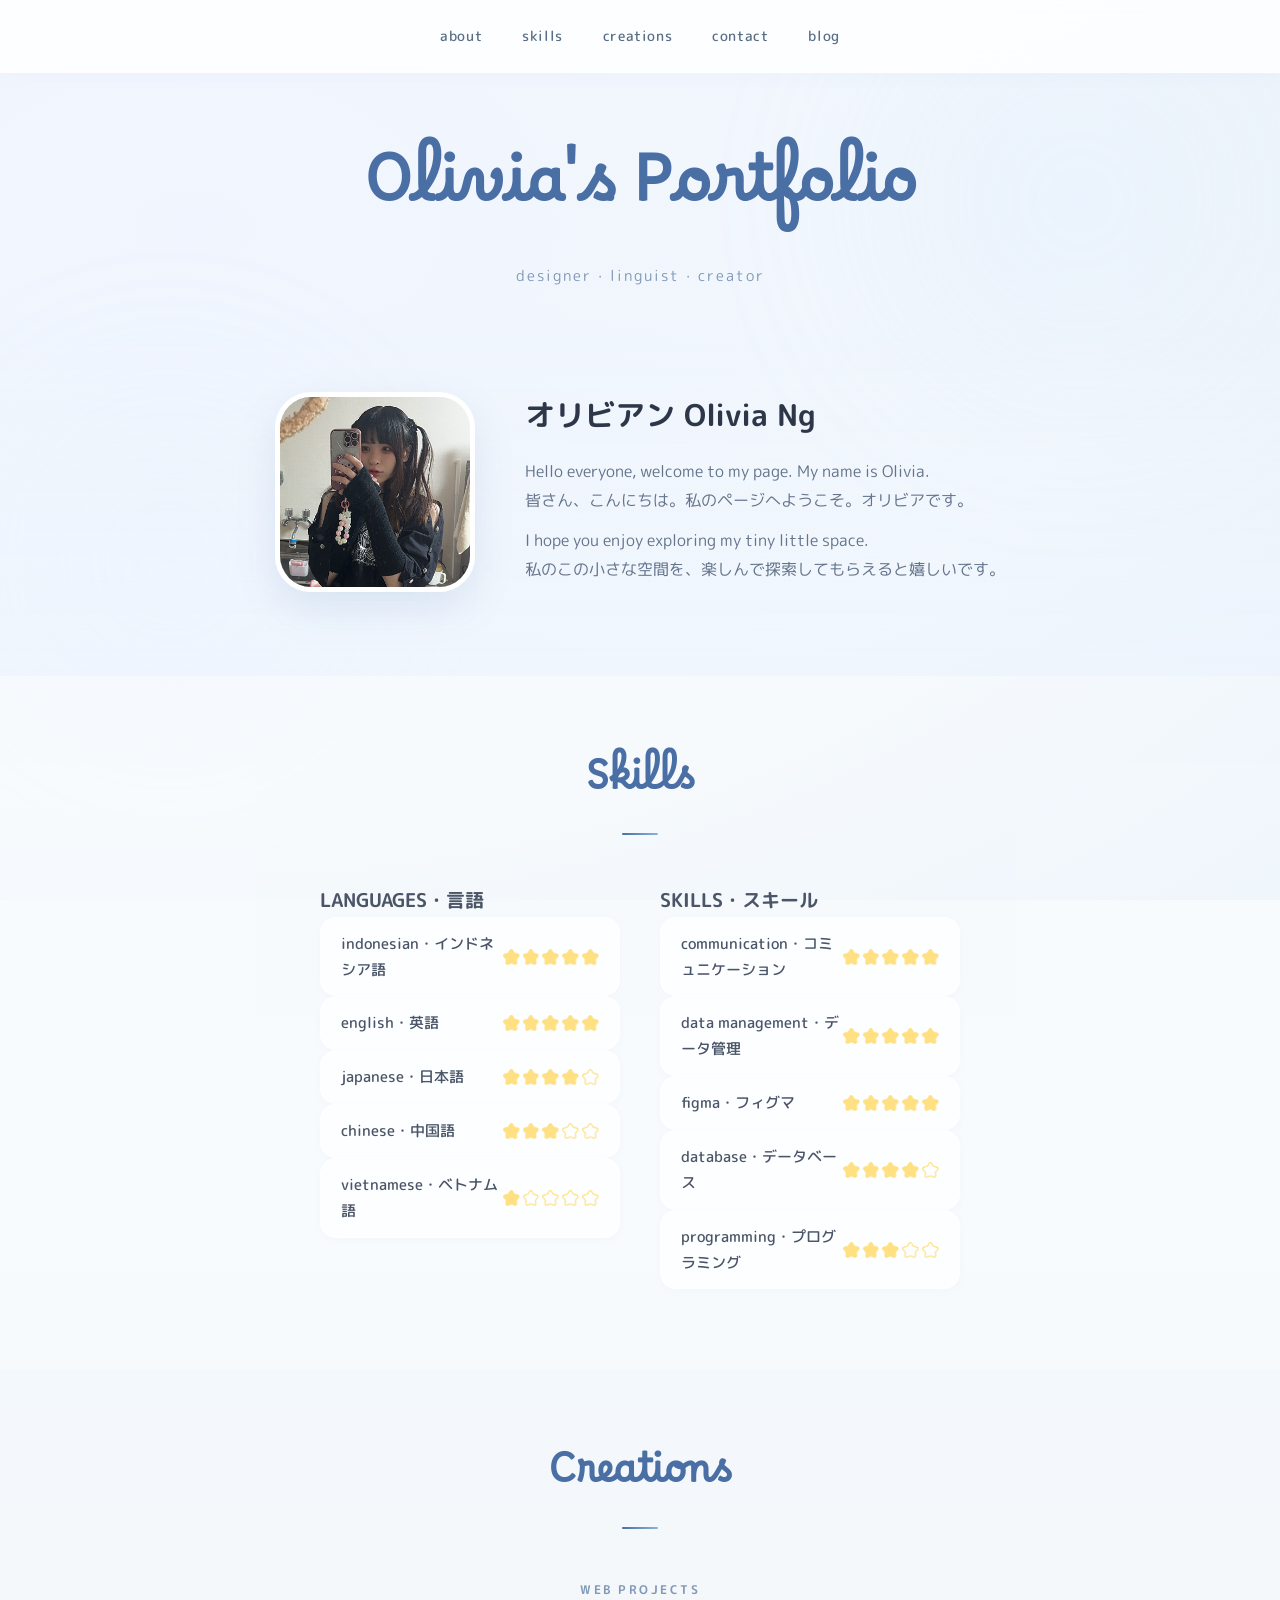
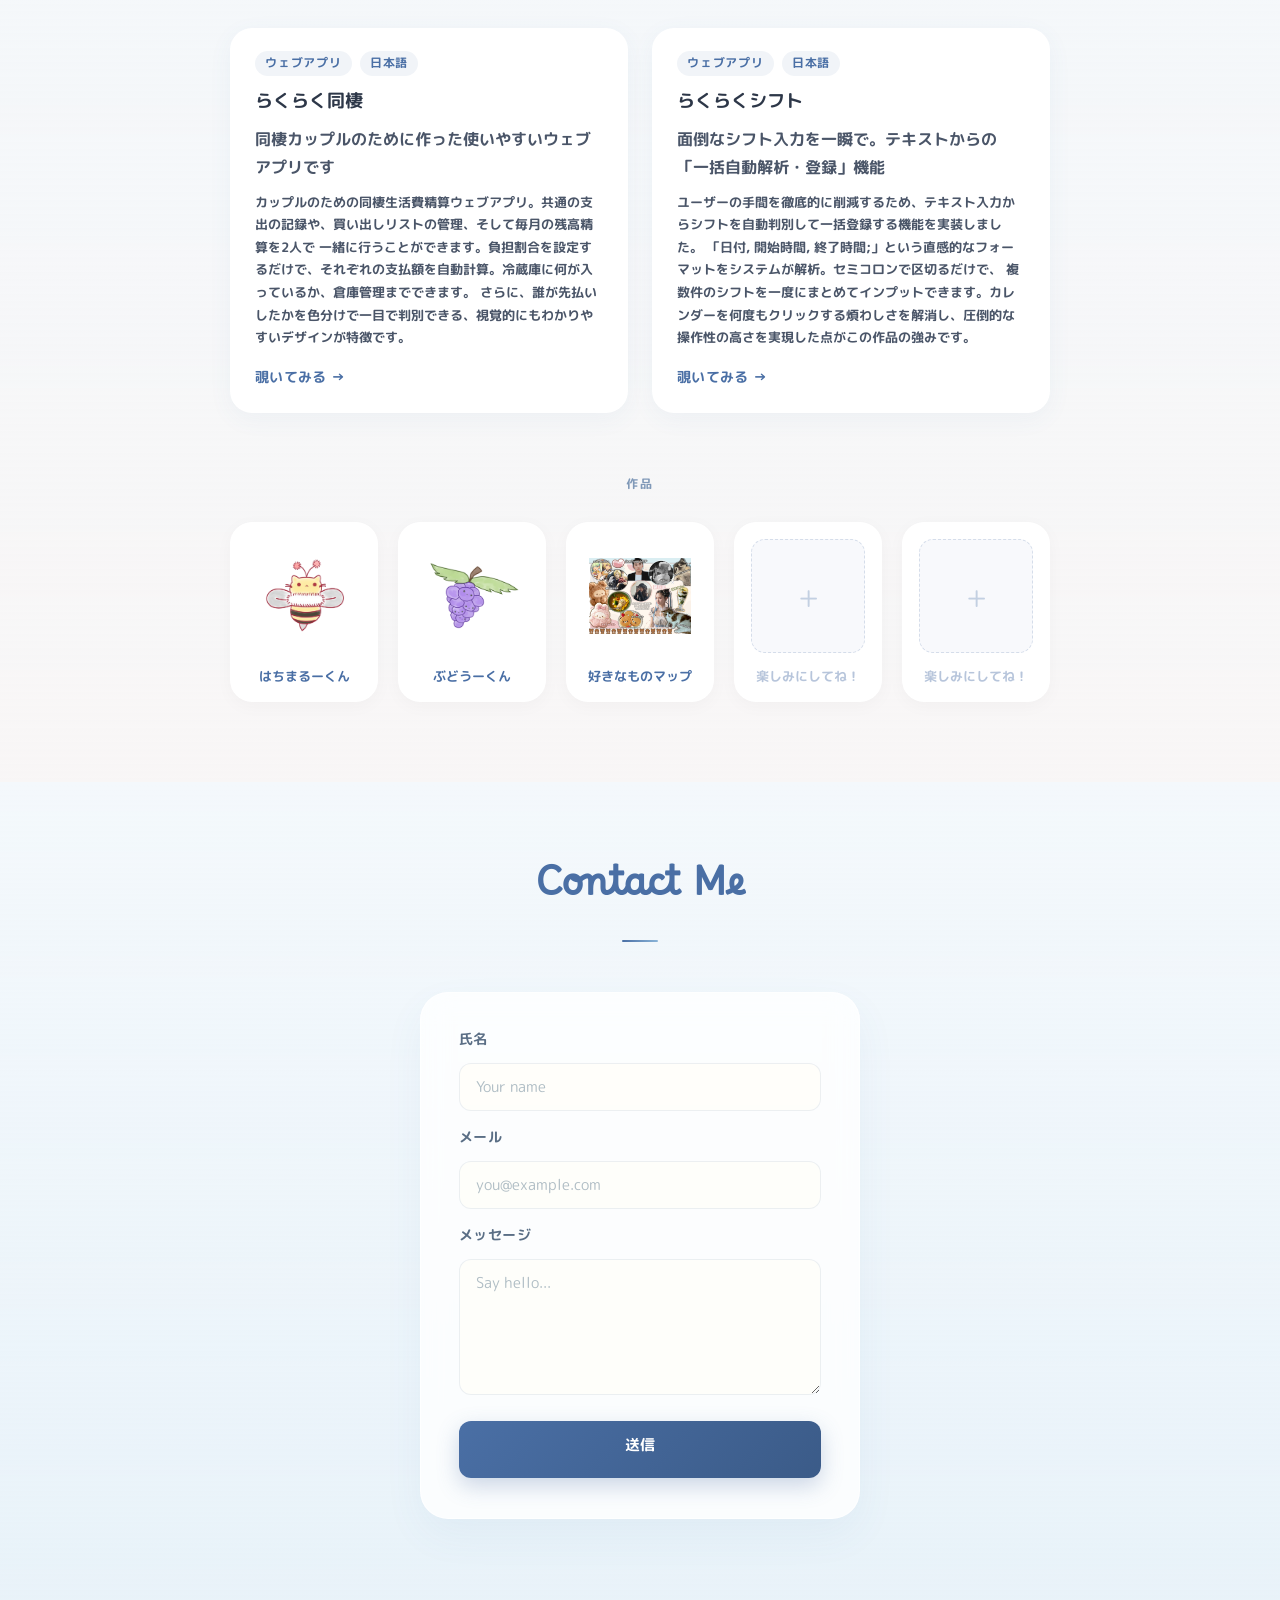
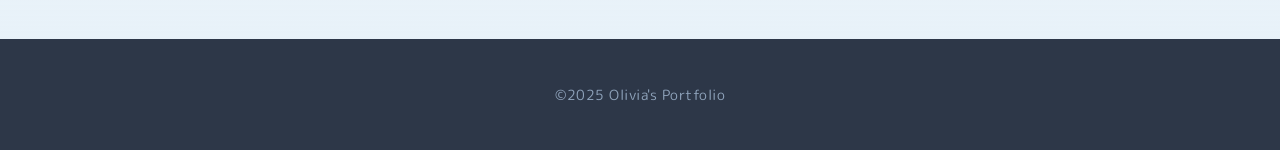
==== commit edd63719: "Update index.html" ====
--- a/index.html
+++ b/index.html
@@ -48,101 +48,96 @@
             </div>
         </section>
 
-        <!-- SKILLS -->
         <section id="skill" class="section-skills">
             <h2 class="section-title reveal">Skills</h2>
             <div class="skills-grid">
-
-                <div class="skill-item reveal reveal-delay-1">
-                    <span class="skill-name">indonesian</span>
-                    <div class="star-rating">
-                        <img src="image/star-filled.png" alt="★"><img src="image/star-filled.png" alt="★">
-                        <img src="image/star-filled.png" alt="★"><img src="image/star-filled.png" alt="★">
-                        <img src="image/star-filled.png" alt="★">
-                    </div>
-                </div>
-
-                <div class="skill-item reveal reveal-delay-2">
-                    <span class="skill-name">figma</span>
-                    <div class="star-rating">
-                        <img src="image/star-filled.png" alt="★"><img src="image/star-filled.png" alt="★">
-                        <img src="image/star-filled.png" alt="★"><img src="image/star-filled.png" alt="★">
-                        <img src="image/star-filled.png" alt="★">
-                    </div>
-                </div>
-
-                <div class="skill-item reveal reveal-delay-1">
-                    <span class="skill-name">english</span>
-                    <div class="star-rating">
-                        <img src="image/star-filled.png" alt="★"><img src="image/star-filled.png" alt="★">
-                        <img src="image/star-filled.png" alt="★"><img src="image/star-filled.png" alt="★">
-                        <img src="image/star-empty.png" alt="☆">
-                    </div>
-                </div>
-
-                <div class="skill-item reveal reveal-delay-2">
-                    <span class="skill-name">data management</span>
-                    <div class="star-rating">
-                        <img src="image/star-filled.png" alt="★"><img src="image/star-filled.png" alt="★">
-                        <img src="image/star-filled.png" alt="★"><img src="image/star-filled.png" alt="★">
-                        <img src="image/star-filled.png" alt="★">
-                    </div>
-                </div>
-
-                <div class="skill-item reveal reveal-delay-1">
-                    <span class="skill-name">japanese</span>
-                    <div class="star-rating">
-                        <img src="image/star-filled.png" alt="★"><img src="image/star-filled.png" alt="★">
-                        <img src="image/star-filled.png" alt="★"><img src="image/star-filled.png" alt="★">
-                        <img src="image/star-empty.png" alt="☆">
-                    </div>
-                </div>
-
-                <div class="skill-item reveal reveal-delay-2">
-                    <span class="skill-name">communication</span>
-                    <div class="star-rating">
-                        <img src="image/star-filled.png" alt="★"><img src="image/star-filled.png" alt="★">
-                        <img src="image/star-filled.png" alt="★"><img src="image/star-filled.png" alt="★">
-                        <img src="image/star-filled.png" alt="★">
-                    </div>
-                </div>
-
-                <div class="skill-item reveal reveal-delay-1">
-                    <span class="skill-name">chinese</span>
-                    <div class="star-rating">
-                        <img src="image/star-filled.png" alt="★"><img src="image/star-filled.png" alt="★">
-                        <img src="image/star-filled.png" alt="★"><img src="image/star-empty.png" alt="☆">
-                        <img src="image/star-empty.png" alt="☆">
-                    </div>
-                </div>
-
-                <div class="skill-item reveal reveal-delay-2">
-                    <span class="skill-name">database (sql)</span>
-                    <div class="star-rating">
-                        <img src="image/star-filled.png" alt="★"><img src="image/star-filled.png" alt="★">
-                        <img src="image/star-filled.png" alt="★"><img src="image/star-filled.png" alt="★">
-                        <img src="image/star-empty.png" alt="☆">
-                    </div>
-                </div>
-
-                <div class="skill-item reveal reveal-delay-1">
-                    <span class="skill-name">vietnamese</span>
-                    <div class="star-rating">
-                        <img src="image/star-filled.png" alt="★"><img src="image/star-empty.png" alt="☆">
-                        <img src="image/star-empty.png" alt="☆"><img src="image/star-empty.png" alt="☆">
-                        <img src="image/star-empty.png" alt="☆">
-                    </div>
-                </div>
-
-                <div class="skill-item reveal reveal-delay-2">
-                    <span class="skill-name">programming</span>
-                    <div class="star-rating">
-                        <img src="image/star-filled.png" alt="★"><img src="image/star-filled.png" alt="★">
-                        <img src="image/star-filled.png" alt="★"><img src="image/star-empty.png" alt="☆">
-                        <img src="image/star-empty.png" alt="☆">
-                    </div>
-                </div>
-
+        
+                <!-- LEFT COLUMN: LANGUAGES -->
+                <div class="skills-column">
+                    <h3 class="category-title">LANGUAGES・言語</h3>
+                    
+                    <!-- Unified Box wrapper for Languages -->
+                    <div class="skills-card">
+                        <div class="skill-item reveal reveal-delay-1">
+                            <span class="skill-name">indonesian・インドネシア語</span>
+                            <div class="star-rating">
+                                <img src="image/star-filled.png" alt="★"><img src="image/star-filled.png" alt="★"><img src="image/star-filled.png" alt="★"><img src="image/star-filled.png" alt="★"><img src="image/star-filled.png" alt="★">
+                            </div>
+                        </div>
+        
+                        <div class="skill-item reveal reveal-delay-1">
+                            <span class="skill-name">english・英語</span>
+                            <div class="star-rating">
+                                <img src="image/star-filled.png" alt="★"><img src="image/star-filled.png" alt="★"><img src="image/star-filled.png" alt="★"><img src="image/star-filled.png" alt="★"><img src="image/star-filled.png" alt="★">
+                            </div>
+                        </div>
+        
+                        <div class="skill-item reveal reveal-delay-1">
+                            <span class="skill-name">japanese・日本語</span>
+                            <div class="star-rating">
+                                <img src="image/star-filled.png" alt="★"><img src="image/star-filled.png" alt="★"><img src="image/star-filled.png" alt="★"><img src="image/star-filled.png" alt="★"><img src="image/star-empty.png" alt="☆">
+                            </div>
+                        </div>
+        
+                        <div class="skill-item reveal reveal-delay-1">
+                            <span class="skill-name">chinese・中国語</span>
+                            <div class="star-rating">
+                                <img src="image/star-filled.png" alt="★"><img src="image/star-filled.png" alt="★"><img src="image/star-filled.png" alt="★"><img src="image/star-empty.png" alt="☆"><img src="image/star-empty.png" alt="☆">
+                            </div>
+                        </div>
+        
+                        <div class="skill-item reveal reveal-delay-1">
+                            <span class="skill-name">vietnamese・ベトナム語</span>
+                            <div class="star-rating">
+                                <img src="image/star-filled.png" alt="★"><img src="image/star-empty.png" alt="☆"><img src="image/star-empty.png" alt="☆"><img src="image/star-empty.png" alt="☆"><img src="image/star-empty.png" alt="☆">
+                            </div>
+                        </div>
+                    </div>
+                </div>
+        
+                <!-- RIGHT COLUMN: PROFESSIONAL SKILLS -->
+                <div class="skills-column">
+                    <h3 class="category-title">SKILLS・スキール</h3>
+                    
+                    <!-- Unified Box wrapper for Professional Skills -->
+                    <div class="skills-card">
+                        <div class="skill-item reveal reveal-delay-2">
+                            <span class="skill-name">communication・コミュニケーション</span>
+                            <div class="star-rating">
+                                <img src="image/star-filled.png" alt="★"><img src="image/star-filled.png" alt="★"><img src="image/star-filled.png" alt="★"><img src="image/star-filled.png" alt="★"><img src="image/star-filled.png" alt="★">
+                            </div>
+                        </div>
+        
+                        <div class="skill-item reveal reveal-delay-2">
+                            <span class="skill-name">data management・データ管理</span>
+                            <div class="star-rating">
+                                <img src="image/star-filled.png" alt="★"><img src="image/star-filled.png" alt="★"><img src="image/star-filled.png" alt="★"><img src="image/star-filled.png" alt="★"><img src="image/star-filled.png" alt="★">
+                            </div>
+                        </div>
+        
+                        <div class="skill-item reveal reveal-delay-2">
+                            <span class="skill-name">figma・フィグマ</span>
+                            <div class="star-rating">
+                                <img src="image/star-filled.png" alt="★"><img src="image/star-filled.png" alt="★"><img src="image/star-filled.png" alt="★"><img src="image/star-filled.png" alt="★"><img src="image/star-filled.png" alt="★">
+                            </div>
+                        </div>
+        
+                        <div class="skill-item reveal reveal-delay-2">
+                            <span class="skill-name">database・データベース</span>
+                            <div class="star-rating">
+                                <img src="image/star-filled.png" alt="★"><img src="image/star-filled.png" alt="★"><img src="image/star-filled.png" alt="★"><img src="image/star-filled.png" alt="★"><img src="image/star-empty.png" alt="☆">
+                            </div>
+                        </div>
+        
+                        <div class="skill-item reveal reveal-delay-2">
+                            <span class="skill-name">programming・プログラミング</span>
+                            <div class="star-rating">
+                                <img src="image/star-filled.png" alt="★"><img src="image/star-filled.png" alt="★"><img src="image/star-filled.png" alt="★"><img src="image/star-empty.png" alt="☆"><img src="image/star-empty.png" alt="☆">
+                            </div>
+                        </div>
+                    </div>
+                </div>
+        
             </div>
         </section>
 
@@ -155,80 +150,87 @@
             <div class="projects-grid">
 
                 <div class="project-card reveal reveal-delay-1">
-                    <div class="project-preview">
+                    <!-- <div class="project-preview">
                         <img src="image/rakurakudousei-preview.png" alt="らくらく同棲 preview" onerror="this.style.display='none';this.nextElementSibling.style.display='flex'">
                         <div class="project-preview-placeholder">
                             <span>らくらく同棲</span>
                         </div>
-                    </div>
+                    </div> -->
                     <div class="project-info">
                         <div class="project-tags">
-                            <span class="tag">web app</span>
-                            <span class="tag">japanese</span>
+                            <span class="tag">ウェブアプリ</span>
+                            <span class="tag">日本語</span>
                         </div>
                         <h3>らくらく同棲</h3>
-                        <p>A cohabitation expense-splitting app for couples — track shared payments, manage shopping lists, and settle monthly balances together.</p>
-                        <a href="https://feiya-bta.github.io/rakurakudousei/" target="_blank" rel="noopener" class="project-link">View Live →</a>
+                        <h4>同棲カップルのために作った使いやすいウェブアプリです</h4>
+                        <h5>カップルのための同棲生活費精算ウェブアプリ。共通の支出の記録や、買い出しリストの管理、そして毎月の残高精算を2人で
+                            一緒に行うことができます。負担割合を設定するだけで、それぞれの支払額を自動計算。冷蔵庫に何が入っているか、倉庫管理までできます。
+                            さらに、誰が先払いしたかを色分けで一目で判別できる、視覚的にもわかりやすいデザインが特徴です。</h5>
+                        <a href="https://feiya-bta.github.io/rakurakudousei/" target="_blank" rel="noopener" class="project-link">覗いてみる →</a>
                     </div>
                 </div>
 
                 <div class="project-card reveal reveal-delay-2">
-                    <div class="project-preview">
+                    <!-- <div class="project-preview">
                         <img src="image/rakurakushift-preview.png" alt="らくらくシフト preview" onerror="this.style.display='none';this.nextElementSibling.style.display='flex'">
                         <div class="project-preview-placeholder">
                             <span>らくらくシフト</span>
                         </div>
-                    </div>
+                    </div> -->
                     <div class="project-info">
                         <div class="project-tags">
-                            <span class="tag">web app</span>
-                            <span class="tag">japanese</span>
+                            <span class="tag">ウェブアプリ</span>
+                            <span class="tag">日本語</span>
                         </div>
                         <h3>らくらくシフト</h3>
-                        <p>A lightweight shift scheduling app — built for small teams to organise and view work schedules simply and efficiently.</p>
-                        <a href="https://feiya-bta.github.io/rakurakushift/" target="_blank" rel="noopener" class="project-link">View Live →</a>
+<h4>面倒なシフト入力を一瞬で。テキストからの「一括自動解析・登録」機能</h4>
+
+<h5>ユーザーの手間を徹底的に削減するため、テキスト入力からシフトを自動判別して一括登録する機能を実装しました。
+「日付, 開始時間, 終了時間;」という直感的なフォーマットをシステムが解析。セミコロンで区切るだけで、
+複数件のシフトを一度にまとめてインプットできます。カレンダーを何度もクリックする煩わしさを解消し、圧倒的な操作性の高さを実現した点がこの作品の強みです。</h5>                        
+<a href="https://feiya-bta.github.io/rakurakushift/" target="_blank" rel="noopener" class="project-link">覗いてみる →</a>
                     </div>
                 </div>
 
             </div>
 
             <!-- ILLUSTRATIONS -->
-            <p class="creation-label reveal" style="margin-top: 60px;">illustrations</p>
+            <p class="creation-label reveal" style="margin-top: 60px;">作品</p>
             <div class="works-grid">
 
                 <div class="work-card reveal reveal-delay-1" onclick="openPopup('hachimaru')">
                     <div class="work-img-wrapper">
                         <img src="image/hachimaru.png" alt="Hachimaru-kun">
                     </div>
-                    <p>hachimaru-kun</p>
+                    <p>はちまるーくん</p>
                 </div>
 
                 <div class="work-card reveal reveal-delay-2" onclick="openPopup('budou')">
                     <div class="work-img-wrapper">
                         <img src="image/budou-kun.png" alt="Budou-kun">
                     </div>
-                    <p>budou-kun</p>
+                    <p>ぶどうーくん</p>
                 </div>
 
                 <div class="work-card reveal reveal-delay-3" onclick="openPopup('sukinamono')">
                     <div class="work-img-wrapper">
                         <img src="image/sukinamono.png" alt="Sukinamono Map">
                     </div>
-                    <p>sukinamonomap</p>
+                    <p>好きなものマップ</p>
                 </div>
 
                 <div class="work-card reveal reveal-delay-1" onclick="openPopup('placeholder1')">
                     <div class="work-img-wrapper work-img-empty">
                         <span class="empty-plus">+</span>
                     </div>
-                    <p class="empty-label">coming soon</p>
+                    <p class="empty-label">楽しみにしてね！</p>
                 </div>
 
                 <div class="work-card reveal reveal-delay-2" onclick="openPopup('placeholder2')">
                     <div class="work-img-wrapper work-img-empty">
                         <span class="empty-plus">+</span>
                     </div>
-                    <p class="empty-label">coming soon</p>
+                    <p class="empty-label">楽しみにしてね！</p>
                 </div>
 
             </div>
@@ -267,9 +269,9 @@
             <div class="popup-content">
                 <img id="popupImg" src="" alt="Work Detail">
                 <div class="popup-text">
-                    <p><strong>title:</strong> <span id="popupTitle"></span></p>
-                    <p><strong>time consumed:</strong> <span id="popupTime"></span></p>
-                    <p><strong>application used:</strong> <span id="popupApps"></span></p>
+                    <p><strong>作品名:</strong> <span id="popupTitle"></span></p>
+                    <p><strong>使用時間:</strong> <span id="popupTime"></span></p>
+                    <p><strong>道具:</strong> <span id="popupApps"></span></p>
                     <p class="desc" id="popupDesc"></p>
                 </div>
             </div>
@@ -311,24 +313,24 @@
         /* ── Popup data ── */
         const projectData = {
             hachimaru: {
-                title: "hachimaru-kun",
-                time: "3 hours",
+                title: "はちまるーくん",
+                time: "３時間程度",
                 apps: "Figma, Kleki",
-                desc: "A character created for a competition. Hachimaru-kun is a friendly little figure with a big personality — designed entirely from scratch with love.",
+                desc: "あるタクシー会社のロゴコンテストのために制作されたキャラクターです。ハチマルくんは、体は小さくても個性がぎゅっと詰まった親しみやすいキャラクターで、愛情を込めて完全にゼロからデザインしました。",
                 img: "image/hachimaru.png"
             },
             budou: {
-                title: "budou-kun",
-                time: "3 hours",
+                title: "ぶどうーくん",
+                time: "３時間程度",
                 apps: "Figma, Kleki",
-                desc: "A cute grape-themed character illustration. Budou-kun brings good vibes and a soft colour palette wherever he goes.",
+                desc: "葡萄をモチーフにした、キュートなキャラクターイラストです。ぶどうくんは、優しいカラーパレットとポジティブなハッピーオーラを、行く先々で届けてくれます。",
                 img: "image/budou-kun.png"
             },
             sukinamono: {
-                title: "sukinamonomap",
-                time: "5 hours",
+                title: "好きなものマップ",
+                time: "５時間程度",
                 apps: "Figma, Illust",
-                desc: "A custom conceptual map layout illustrating all my favourite things — a personal visual world brought to life through careful layout and illustration.",
+                desc: "お気に入りのモノやカルチャーを、緻密なレイアウトと独自のイラストで一つの世界（概念図）として表現しました。空間配置のこだわりと、自分自身のパーソナリティを視覚的に落とし込んだビジュアル作品です。",
                 img: "image/sukinamono.png"
             },
             placeholder1: null,
--- a/style.css
+++ b/style.css
@@ -1,782 +1,997 @@
-/* ============================================
-   OLIVIA'S PORTFOLIO — UNIFIED STYLESHEET
-   ============================================ */
-
 @import url('https://fonts.googleapis.com/css2?family=Borel&family=M+PLUS+Rounded+1c:wght@400;500;700&display=swap');
 
-*, *::before, *::after { box-sizing: border-box; margin: 0; padding: 0; }
-
-html { scroll-behavior: smooth; }
+*, *::before, *::after {
+  box-sizing: border-box;
+  margin: 0;
+  padding: 0;
+}
+
+html {
+  scroll-behavior: smooth;
+}
 
 body {
-    font-family: 'M PLUS Rounded 1c', sans-serif;
-    color: #4a5568;
-    background-color: #f3f8fc;
-    line-height: 1.7;
-    overflow-x: hidden;
-}
-
-body.popup-active { overflow: hidden; }
-
-/* ── Background ── */
+  font-family: 'M PLUS Rounded 1c', sans-serif;
+  color: #4a5568;
+  background-color: #f3f8fc;
+  line-height: 1.7;
+  overflow-x: hidden;
+}
+
+body.popup-active {
+  overflow: hidden;
+}
+
 .bg-container {
-    position: fixed;
-    top: 0; left: 0; width: 100%; height: 100%;
-    z-index: -2;
-    background: radial-gradient(ellipse at 15% 25%, rgba(240,245,255,1) 0%, rgba(243,248,252,1) 60%, rgba(230,240,250,1) 100%);
-}
+  position: fixed;
+  top: 0;
+  left: 0;
+  width: 100%;
+  height: 100%;
+  z-index: -2;
+  background: radial-gradient(ellipse at 15% 25%, rgba(240,245,255,1) 0%, rgba(243,248,252,1) 60%, rgba(230,240,250,1) 100%);
+}
+
 .bg-container::before, .bg-container::after {
-    content: '';
+  content: '';
+  position: absolute;
+  border-radius: 50%;
+  filter: blur(80px);
+  opacity: 0.3;
+  pointer-events: none;
+}
+
+.bg-container::before {
+  width: 600px;
+  height: 600px;
+  background: radial-gradient(circle, rgba(180,210,255,0.6), transparent 70%);
+  top: -100px;
+  right: -100px;
+  animation: drift 18s ease-in-out infinite alternate;
+}
+
+.bg-container::after {
+  width: 500px;
+  height: 500px;
+  background: radial-gradient(circle, rgba(210,230,255,0.5), transparent 70%);
+  bottom: 10%;
+  left: -80px;
+  animation: drift 22s ease-in-out infinite alternate-reverse;
+}
+
+@keyframes drift {
+  from { transform: translate(0,0) scale(1); }
+  to   { transform: translate(30px,20px) scale(1.05); }
+}
+
+nav {
+  position: fixed;
+  top: 0;
+  left: 0;
+  width: 100%;
+  z-index: 999;
+  padding: 18px 0;
+  background: rgba(255,255,255,0.82);
+  backdrop-filter: blur(24px);
+  -webkit-backdrop-filter: blur(24px);
+  border-bottom: 1px solid rgba(255,255,255,0.45);
+  box-shadow: 0 2px 20px rgba(74,111,165,0.04);
+  transition: padding 0.3s ease, box-shadow 0.3s ease;
+}
+
+nav.scrolled {
+  padding: 12px 0;
+  box-shadow: 0 4px 30px rgba(74,111,165,0.08);
+}
+
+.nav-container {
+  max-width: 1000px;
+  margin: 0 auto;
+  display: flex;
+  justify-content: center;
+  gap: 36px;
+  padding: 0 24px;
+}
+
+nav a {
+  text-decoration: none;
+  color: #5a6e85;
+  font-family: 'M PLUS Rounded 1c', sans-serif;
+  font-weight: 500;
+  font-size: 0.9rem;
+  letter-spacing: 0.6px;
+  text-transform: lowercase;
+  position: relative;
+  padding: 6px 2px;
+  transition: color 0.25s ease;
+}
+
+nav a::after {
+  content: '';
+  position: absolute;
+  bottom: 0;
+  left: 0;
+  width: 100%;
+  height: 1.5px;
+  background: #4a6fa5;
+  transform: scaleX(0);
+  transform-origin: right center;
+  transition: transform 0.3s cubic-bezier(0.4,0,0.2,1);
+  border-radius: 2px;
+}
+
+nav a:hover {
+  color: #4a6fa5;
+}
+
+nav a:hover::after {
+  transform: scaleX(1);
+  transform-origin: left center;
+}
+
+.nav-toggle {
+  display: none;
+  position: fixed;
+  top: 14px;
+  right: 18px;
+  z-index: 1000;
+  background: rgba(255,255,255,0.9);
+  border: none;
+  border-radius: 10px;
+  width: 42px;
+  height: 42px;
+  flex-direction: column;
+  justify-content: center;
+  align-items: center;
+  gap: 5px;
+  cursor: pointer;
+  box-shadow: 0 2px 12px rgba(74,111,165,0.1);
+  padding: 0;
+}
+
+.nav-toggle span {
+  display: block;
+  width: 20px;
+  height: 2px;
+  background: #4a6fa5;
+  border-radius: 2px;
+  transition: transform 0.25s ease, opacity 0.25s ease;
+}
+
+.nav-toggle.is-open span:nth-child(1) {
+  transform: translateY(7px) rotate(45deg);
+}
+
+.nav-toggle.is-open span:nth-child(2) {
+  opacity: 0;
+}
+
+.nav-toggle.is-open span:nth-child(3) {
+  transform: translateY(-7px) rotate(-45deg);
+}
+
+.reveal {
+  opacity: 0;
+  transform: translateY(24px);
+  transition: opacity 0.6s cubic-bezier(0.22,1,0.36,1), transform 0.6s cubic-bezier(0.22,1,0.36,1);
+}
+
+.reveal.revealed {
+  opacity: 1;
+  transform: translateY(0);
+}
+
+.reveal-delay-1 {
+  transition-delay: 0.08s;
+}
+
+.reveal-delay-2 {
+  transition-delay: 0.16s;
+}
+
+.reveal-delay-3 {
+  transition-delay: 0.24s;
+}
+
+section {
+  padding: 80px 5%;
+  width: 100%;
+}
+
+.section-title {
+  font-family: 'Borel', sans-serif;
+  font-size: clamp(1.9rem, 5vw, 2.4rem);
+  color: #4a6fa5;
+  margin-bottom: 50px;
+  text-align: center;
+  display: block;
+}
+
+.section-title::after {
+  content: '';
+  display: block;
+  width: 36px;
+  height: 2px;
+  background: linear-gradient(90deg, #4a6fa5, #8ab4d8);
+  margin: 12px auto 0;
+  border-radius: 2px;
+}
+
+.page-portfolio header {
+  width: 100%;
+  padding-top: 150px;
+  padding-bottom: 20px;
+  text-align: center;
+}
+
+.page-portfolio header h1 {
+  font-family: 'Borel', sans-serif;
+  font-size: clamp(2.2rem, 7vw, 3.8rem);
+  color: #4a6fa5;
+  letter-spacing: -0.5px;
+  opacity: 0;
+  transform: translateY(18px);
+  animation: heroIn 0.9s cubic-bezier(0.22,1,0.36,1) 0.2s forwards;
+}
+
+@keyframes heroIn {
+  to { opacity: 1; transform: translateY(0); }
+}
+
+.page-portfolio header .subtitle {
+  font-size: clamp(0.8rem, 2.5vw, 0.95rem);
+  color: #8099b8;
+  letter-spacing: 2px;
+  text-transform: lowercase;
+  margin-top: 10px;
+  opacity: 0;
+  animation: heroIn 0.9s cubic-bezier(0.22,1,0.36,1) 0.4s forwards;
+}
+
+.page-portfolio .profile-intro {
+  background: linear-gradient(180deg, rgba(255,255,255,0) 0%, rgba(238,245,255,0.6) 100%);
+}
+
+.profile-container {
+  display: flex;
+  justify-content: center;
+  align-items: center;
+  gap: 50px;
+  max-width: 880px;
+  margin: 0 auto;
+  flex-wrap: wrap;
+}
+
+.profile-pic img {
+  width: 200px;
+  height: 200px;
+  border-radius: 36px;
+  box-shadow: 0 16px 40px rgba(74,111,165,0.14);
+  object-fit: cover;
+  border: 5px solid #fff;
+  display: block;
+}
+
+.profile-text {
+  text-align: left;
+  max-width: 500px;
+}
+
+.profile-text h2 {
+  font-family: 'M PLUS Rounded 1c', sans-serif;
+  font-weight: 700;
+  color: #2d3748;
+  font-size: clamp(1.5rem, 4vw, 1.9rem);
+  margin-bottom: 16px;
+}
+
+.profile-text p {
+  font-size: 0.97rem;
+  color: #64748b;
+  line-height: 1.85;
+  margin-bottom: 12px;
+}
+
+.page-portfolio .section-skills {
+  background: rgba(255,255,255,0.35);
+}
+
+.skills-grid {
+  display: grid;
+  grid-template-columns: repeat(2, minmax(0, 300px));
+  justify-content: center;
+  max-width: 760px;
+  margin: 0 auto;
+  column-gap: 40px;
+  row-gap: 14px;
+}
+
+.skill-item {
+  display: flex;
+  justify-content: space-between;
+  align-items: center;
+  background: rgba(255,255,255,0.7);
+  padding: 13px 20px;
+  border-radius: 16px;
+  border: 1px solid rgba(255,255,255,0.65);
+  box-shadow: 0 2px 10px rgba(74,111,165,0.03);
+}
+
+.skill-name {
+  font-family: 'M PLUS Rounded 1c', sans-serif;
+  font-weight: 500;
+  text-transform: lowercase;
+  flex-grow: 1;
+  color: #4a5568;
+  font-size: 0.95rem;
+  text-align: left;
+}
+
+.star-rating {
+  display: flex;
+  gap: 3px;
+  align-items: center;
+}
+
+.star-rating img {
+  height: 1em;
+  width: auto;
+  object-fit: contain;
+}
+
+.page-portfolio .section-creations {
+  background: linear-gradient(180deg, rgba(255,255,255,0.05) 0%, rgba(252,245,242,0.6) 100%);
+}
+
+.creation-label {
+  font-family: 'M PLUS Rounded 1c', sans-serif;
+  font-size: 0.78rem;
+  font-weight: 700;
+  letter-spacing: 2.5px;
+  text-transform: uppercase;
+  color: #8099b8;
+  text-align: center;
+  margin-bottom: 28px;
+}
+
+.projects-grid {
+  display: grid;
+  grid-template-columns: repeat(2, 1fr);
+  gap: 24px;
+  max-width: 820px;
+  margin: 0 auto;
+}
+
+.project-card {
+  background: #fff;
+  border-radius: 22px;
+  overflow: hidden;
+  box-shadow: 0 6px 24px rgba(74,111,165,0.06);
+  border: 1px solid rgba(255,255,255,0.9);
+  transition: transform 0.35s cubic-bezier(0.165,0.84,0.44,1), box-shadow 0.35s ease;
+  display: flex;
+  flex-direction: column;
+}
+
+.project-card:hover {
+  transform: translateY(-6px);
+  box-shadow: 0 18px 40px rgba(74,111,165,0.12);
+}
+
+.project-preview {
+  width: 100%;
+  height: 180px;
+  background: linear-gradient(135deg, #e8f0fe, #dbeafe);
+  overflow: hidden;
+  position: relative;
+  display: flex;
+  align-items: center;
+  justify-content: center;
+}
+
+.project-preview img {
+  width: 100%;
+  height: 100%;
+  object-fit: cover;
+  display: block;
+}
+
+.project-preview-placeholder {
+  display: none;
+  width: 100%;
+  height: 100%;
+  align-items: center;
+  justify-content: center;
+  font-family: 'Borel', sans-serif;
+  font-size: 1.3rem;
+  color: #4a6fa5;
+  opacity: 0.6;
+  text-align: center;
+  padding: 20px;
+}
+
+.project-info {
+  padding: 22px 24px 24px;
+  display: flex;
+  flex-direction: column;
+  gap: 10px;
+  flex: 1;
+}
+
+.project-tags {
+  display: flex;
+  gap: 8px;
+  flex-wrap: wrap;
+}
+
+.tag {
+  font-family: 'M PLUS Rounded 1c', sans-serif;
+  font-size: 0.72rem;
+  font-weight: 700;
+  letter-spacing: 0.8px;
+  text-transform: uppercase;
+  color: #4a6fa5;
+  background: rgba(74,111,165,0.08);
+  padding: 3px 10px;
+  border-radius: 20px;
+}
+
+.project-info h3 {
+  font-family: 'M PLUS Rounded 1c', sans-serif;
+  font-weight: 700;
+  font-size: 1.1rem;
+  color: #2d3748;
+}
+
+.project-info p {
+  font-size: 0.88rem;
+  color: #64748b;
+  line-height: 1.7;
+  flex: 1;
+}
+
+.project-link {
+  display: inline-block;
+  font-family: 'M PLUS Rounded 1c', sans-serif;
+  font-size: 0.85rem;
+  font-weight: 700;
+  color: #4a6fa5;
+  text-decoration: none;
+  margin-top: 6px;
+  transition: gap 0.2s ease, opacity 0.2s ease;
+  letter-spacing: 0.3px;
+}
+
+.project-link:hover {
+  opacity: 0.7;
+}
+
+.works-grid {
+  display: grid;
+  grid-template-columns: repeat(5, 1fr);
+  gap: 20px;
+  max-width: 820px;
+  margin: 0 auto;
+}
+
+.work-card {
+  display: flex;
+  flex-direction: column;
+  align-items: center;
+  background: #fff;
+  padding: 16px 16px 14px;
+  border-radius: 22px;
+  box-shadow: 0 4px 18px rgba(0,0,0,0.03);
+  border: 1px solid rgba(255,255,255,0.9);
+  transition: transform 0.35s cubic-bezier(0.165,0.84,0.44,1), box-shadow 0.35s ease;
+  cursor: pointer;
+  overflow: hidden;
+}
+
+.work-card:hover {
+  transform: translateY(-8px);
+  box-shadow: 0 18px 40px rgba(74,111,165,0.11);
+}
+
+.work-img-wrapper {
+  width: 100%;
+  aspect-ratio: 1;
+  display: flex;
+  align-items: center;
+  justify-content: center;
+  background: #fff;
+  border-radius: 14px;
+  overflow: hidden;
+  padding: 6px;
+}
+
+.work-img-empty {
+  background: rgba(74,111,165,0.04);
+  border: 1.5px dashed rgba(74,111,165,0.2);
+}
+
+.empty-plus {
+  font-size: 1.8rem;
+  color: rgba(74,111,165,0.3);
+  line-height: 1;
+}
+
+.work-card img {
+  max-width: 100%;
+  max-height: 100%;
+  object-fit: contain;
+  transition: transform 0.35s cubic-bezier(0.165,0.84,0.44,1);
+}
+
+.work-card:hover img {
+  transform: scale(1.06);
+}
+
+.work-card p {
+  margin-top: 12px;
+  font-family: 'M PLUS Rounded 1c', sans-serif;
+  font-size: 0.82rem;
+  font-weight: 700;
+  color: #4a6fa5;
+  text-transform: lowercase;
+  text-align: center;
+}
+
+.empty-label {
+  color: rgba(74,111,165,0.4) !important;
+}
+
+.page-portfolio .section-contact {
+  background: linear-gradient(180deg, rgba(255,255,255,0.1) 0%, rgba(228,240,248,0.75) 100%);
+  padding-bottom: 120px;
+}
+
+.contact-form {
+  max-width: 440px;
+  margin: 0 auto;
+  background: rgba(255,255,255,0.8);
+  backdrop-filter: blur(14px);
+  -webkit-backdrop-filter: blur(14px);
+  padding: 40px 38px;
+  border-radius: 28px;
+  border: 1px solid rgba(255,255,255,0.65);
+  box-shadow: 0 16px 40px rgba(74,111,165,0.06);
+}
+
+.form-group {
+  display: flex;
+  flex-direction: column;
+  margin-bottom: 20px;
+  text-align: left;
+}
+
+.form-group label {
+  font-family: 'Borel', 'M PLUS Rounded 1c', sans-serif;
+  font-size: 0.85rem;
+  color: #5a6e85;
+  margin-bottom: 7px;
+  font-weight: 700;
+  letter-spacing: 0.4px;
+}
+
+input, textarea {
+  border: 1.5px solid rgba(74,111,165,0.1);
+  border-radius: 12px;
+  padding: 12px 16px;
+  background: rgba(255,254,248,0.7);
+  color: #2d3748;
+  font-family: 'M PLUS Rounded 1c', sans-serif;
+  font-size: 0.92rem;
+  width: 100%;
+  transition: border-color 0.25s ease, box-shadow 0.25s ease, background 0.25s ease;
+}
+
+input::placeholder, textarea::placeholder {
+  color: #b0bec5;
+}
+
+input:focus, textarea:focus {
+  outline: none;
+  background: #fff;
+  border-color: #4a6fa5;
+  box-shadow: 0 0 0 3px rgba(74,111,165,0.1);
+}
+
+textarea {
+  resize: vertical;
+  min-height: 110px;
+}
+
+.submit-btn {
+  width: 100%;
+  padding: 13px;
+  border: none;
+  border-radius: 12px;
+  background: linear-gradient(135deg, #4a6fa5 0%, #3b5b88 100%);
+  color: #fff;
+  font-family: 'Borel', 'M PLUS Rounded 1c', sans-serif;
+  font-weight: 700;
+  font-size: 0.93rem;
+  cursor: pointer;
+  transition: transform 0.2s ease, box-shadow 0.2s ease;
+  box-shadow: 0 8px 22px rgba(74,111,165,0.28);
+  margin-top: 6px;
+  letter-spacing: 0.3px;
+}
+
+.submit-btn:hover {
+  transform: translateY(-2px);
+  box-shadow: 0 14px 28px rgba(74,111,165,0.36);
+}
+
+.submit-btn:active {
+  transform: translateY(0);
+}
+
+footer {
+  padding: 44px 0;
+  background: #2d3748;
+  color: #8fa3bb;
+  font-size: 0.85rem;
+  font-family: 'M PLUS Rounded 1c', sans-serif;
+  text-align: center;
+  letter-spacing: 0.5px;
+}
+
+footer p {
+  margin: 0;
+}
+
+.popup-overlay {
+  position: fixed;
+  top: 0;
+  left: 0;
+  width: 100vw;
+  height: 100vh;
+  background: rgba(15,23,42,0.55);
+  backdrop-filter: blur(14px);
+  -webkit-backdrop-filter: blur(14px);
+  display: none;
+  justify-content: center;
+  align-items: center;
+  z-index: 10000;
+  padding: 20px;
+}
+
+.popup-wrapper {
+  position: relative;
+  max-width: 580px;
+  width: 100%;
+}
+
+.popup-content {
+  background: #fff;
+  padding: 32px;
+  border-radius: 28px;
+  max-height: 88vh;
+  overflow-y: auto;
+  display: flex;
+  flex-direction: column;
+  align-items: center;
+  gap: 22px;
+  box-shadow: 0 32px 64px -12px rgba(0,0,0,0.22);
+  animation: popIn 0.35s cubic-bezier(0.16,1,0.3,1);
+}
+
+@keyframes popIn {
+  from { opacity: 0; transform: scale(0.94) translateY(16px); }
+  to   { opacity: 1; transform: scale(1) translateY(0); }
+}
+
+.popup-content img {
+  max-width: 100%;
+  height: auto;
+  max-height: 40vh;
+  object-fit: contain;
+  border-radius: 18px;
+  box-shadow: 0 6px 20px rgba(0,0,0,0.04);
+  cursor: zoom-in;
+  transition: transform 0.2s ease;
+}
+
+.popup-content img:hover {
+  transform: scale(1.02);
+}
+
+.close-btn {
+  position: absolute;
+  top: -50px;
+  right: 4px;
+  font-size: 2.4rem;
+  cursor: pointer;
+  color: rgba(255,255,255,0.85);
+  transition: transform 0.2s ease, color 0.2s ease;
+  line-height: 1;
+  user-select: none;
+}
+
+.close-btn:hover {
+  color: #ff8080;
+  transform: rotate(90deg) scale(1.1);
+}
+
+.popup-text {
+  text-align: left;
+  width: 100%;
+  font-size: 0.95rem;
+  color: #4a5568;
+  font-family: 'M PLUS Rounded 1c', sans-serif;
+}
+
+.popup-text p {
+  margin: 9px 0;
+  line-height: 1.6;
+}
+
+.popup-text strong {
+  color: #4a6fa5;
+  font-weight: 700;
+}
+
+.popup-text .desc {
+  margin-top: 16px;
+  padding-top: 14px;
+  border-top: 1px dashed rgba(74,111,165,0.18);
+  color: #64748b;
+  font-size: 0.91rem;
+}
+
+.page-blog .blog-header {
+  padding-top: 120px;
+  padding-bottom: 40px;
+  text-align: center;
+}
+
+.page-blog .blog-header h1 {
+  font-family: 'Borel', sans-serif;
+  font-size: clamp(2rem, 6vw, 3.2rem);
+  color: #4a6fa5;
+  opacity: 0;
+  animation: heroIn 0.9s cubic-bezier(0.22,1,0.36,1) 0.2s forwards;
+}
+
+.page-blog .blog-header p {
+  font-size: 0.88rem;
+  color: #8099b8;
+  letter-spacing: 1.5px;
+  text-transform: lowercase;
+  margin-top: 8px;
+  opacity: 0;
+  animation: heroIn 0.9s cubic-bezier(0.22,1,0.36,1) 0.35s forwards;
+}
+
+.blog-layout {
+  display: flex;
+  max-width: 1100px;
+  margin: 0 auto 100px;
+  padding: 0 24px;
+  gap: 24px;
+  align-items: flex-start;
+}
+
+.blog-sidebar {
+  flex: 0 0 200px;
+  position: sticky;
+  top: 80px;
+}
+
+.directory-card {
+  background: rgba(255,255,255,0.8);
+  backdrop-filter: blur(12px);
+  -webkit-backdrop-filter: blur(12px);
+  border-radius: 20px;
+  padding: 24px 20px;
+  text-align: left;
+  border: 1px solid rgba(255,255,255,0.7);
+  box-shadow: 0 8px 24px rgba(74,111,165,0.05);
+}
+
+.directory-toggle {
+  color: #4a6fa5;
+  font-family: 'Borel', 'M PLUS Rounded 1c', sans-serif;
+  font-weight: 700;
+  font-size: 0.95rem;
+  margin: 0 0 12px;
+  cursor: pointer;
+  user-select: none;
+  letter-spacing: 0.3px;
+  padding-bottom: 10px;
+  border-bottom: 1.5px solid rgba(74,111,165,0.12);
+  transition: color 0.2s ease;
+  display: block;
+}
+
+.directory-toggle:hover {
+  color: #3b5b88;
+}
+
+.directory-list {
+  list-style: none;
+  padding: 0;
+  margin: 0 0 4px;
+  display: flex;
+  flex-direction: column;
+  gap: 4px;
+}
+
+.directory-list li a {
+  text-decoration: none;
+  color: #5a6e85;
+  font-size: 0.86rem;
+  display: block;
+  padding: 5px 10px;
+  border-radius: 8px;
+  transition: all 0.2s ease;
+  font-family: 'Borel', 'M PLUS Rounded 1c', sans-serif;
+}
+
+.directory-list li a:hover {
+  color: #4a6fa5;
+  background: rgba(74,111,165,0.06);
+  padding-left: 14px;
+}
+
+.blog-container {
+  flex: 1;
+  display: flex;
+  flex-direction: column;
+  gap: 36px;
+  min-width: 0;
+}
+
+.blog-post {
+  background: rgba(255,255,255,0.84);
+  backdrop-filter: blur(10px);
+  -webkit-backdrop-filter: blur(10px);
+  border-radius: 24px;
+  padding: 40px 44px;
+  border: 1px solid rgba(255,255,255,0.75);
+  box-shadow: 0 10px 32px rgba(74,111,165,0.05);
+  transition: transform 0.35s cubic-bezier(0.22,1,0.36,1), box-shadow 0.35s ease;
+}
+
+.blog-post:hover {
+  transform: translateY(-4px);
+  box-shadow: 0 18px 44px rgba(74,111,165,0.09);
+}
+
+.blog-content h2 {
+  font-family: 'Borel', 'M PLUS Rounded 1c', sans-serif;
+  color: #2d3748;
+  font-size: clamp(1.3rem, 3vw, 1.7rem);
+  margin-bottom: 8px;
+}
+
+.blog-date {
+  font-size: 0.8rem;
+  color: #4a6fa5;
+  margin-bottom: 20px;
+  font-weight: 700;
+  letter-spacing: 1px;
+  text-transform: uppercase;
+  display: block;
+  opacity: 0.7;
+}
+
+.blog-content p {
+  font-size: 0.97rem;
+  line-height: 1.95;
+  color: #4a5568;
+  text-align: justify;
+}
+
+@media (max-width: 900px) {
+  .skills-grid {
+    grid-template-columns: 1fr;
+    max-width: 420px;
+  }
+  .projects-grid {
+    grid-template-columns: 1fr;
+    max-width: 460px;
+  }
+  .works-grid {
+    grid-template-columns: repeat(3, 1fr);
+    max-width: 460px;
+  }
+}
+
+@media (max-width: 640px) {
+  .nav-toggle {
+    display: flex;
+  }
+  .nav-container {
+    display: none;
     position: absolute;
-    border-radius: 50%;
-    filter: blur(80px);
-    opacity: 0.3;
-    pointer-events: none;
-}
-.bg-container::before {
-    width: 600px; height: 600px;
-    background: radial-gradient(circle, rgba(180,210,255,0.6), transparent 70%);
-    top: -100px; right: -100px;
-    animation: drift 18s ease-in-out infinite alternate;
-}
-.bg-container::after {
-    width: 500px; height: 500px;
-    background: radial-gradient(circle, rgba(210,230,255,0.5), transparent 70%);
-    bottom: 10%; left: -80px;
-    animation: drift 22s ease-in-out infinite alternate-reverse;
-}
-@keyframes drift {
-    from { transform: translate(0,0) scale(1); }
-    to   { transform: translate(30px,20px) scale(1.05); }
-}
-
-/* ── Navigation ── */
-nav {
-    position: fixed;
-    top: 0; left: 0; width: 100%;
-    z-index: 999;
-    padding: 18px 0;
-    background: rgba(255,255,255,0.82);
-    backdrop-filter: blur(24px);
-    -webkit-backdrop-filter: blur(24px);
-    border-bottom: 1px solid rgba(255,255,255,0.45);
-    box-shadow: 0 2px 20px rgba(74,111,165,0.04);
-    transition: padding 0.3s ease, box-shadow 0.3s ease;
-}
-nav.scrolled {
-    padding: 12px 0;
-    box-shadow: 0 4px 30px rgba(74,111,165,0.08);
-}
-.nav-container {
-    max-width: 1000px;
-    margin: 0 auto;
-    display: flex;
-    justify-content: center;
-    gap: 36px;
-    padding: 0 24px;
-}
-nav a {
-    text-decoration: none;
-    color: #5a6e85;
-    font-family: 'M PLUS Rounded 1c', sans-serif;
-    font-weight: 500;
-    font-size: 0.9rem;
-    letter-spacing: 0.6px;
-    text-transform: lowercase;
-    position: relative;
-    padding: 6px 2px;
-    transition: color 0.25s ease;
-}
-nav a::after {
-    content: '';
-    position: absolute;
-    bottom: 0; left: 0;
-    width: 100%; height: 1.5px;
-    background: #4a6fa5;
-    transform: scaleX(0);
-    transform-origin: right center;
-    transition: transform 0.3s cubic-bezier(0.4,0,0.2,1);
-    border-radius: 2px;
-}
-nav a:hover { color: #4a6fa5; }
-nav a:hover::after { transform: scaleX(1); transform-origin: left center; }
-
-/* Hamburger button (mobile only) */
-.nav-toggle {
-    display: none;
-    position: fixed;
-    top: 14px; right: 18px;
-    z-index: 1000;
-    background: rgba(255,255,255,0.9);
-    border: none;
-    border-radius: 10px;
-    width: 42px; height: 42px;
-    flex-direction: column;
-    justify-content: center;
-    align-items: center;
-    gap: 5px;
-    cursor: pointer;
-    box-shadow: 0 2px 12px rgba(74,111,165,0.1);
-    padding: 0;
-}
-.nav-toggle span {
-    display: block;
-    width: 20px; height: 2px;
-    background: #4a6fa5;
-    border-radius: 2px;
-    transition: transform 0.25s ease, opacity 0.25s ease;
-}
-.nav-toggle.is-open span:nth-child(1) { transform: translateY(7px) rotate(45deg); }
-.nav-toggle.is-open span:nth-child(2) { opacity: 0; }
-.nav-toggle.is-open span:nth-child(3) { transform: translateY(-7px) rotate(-45deg); }
-
-/* ── Scroll Reveal ── */
-.reveal {
-    opacity: 0;
-    transform: translateY(24px);
-    transition: opacity 0.6s cubic-bezier(0.22,1,0.36,1),
-                transform 0.6s cubic-bezier(0.22,1,0.36,1);
-}
-.reveal.revealed { opacity: 1; transform: translateY(0); }
-.reveal-delay-1 { transition-delay: 0.08s; }
-.reveal-delay-2 { transition-delay: 0.16s; }
-.reveal-delay-3 { transition-delay: 0.24s; }
-
-/* ── Shared Section ── */
-section { padding: 80px 5%; width: 100%; }
-
-.section-title {
-    font-family: 'Borel', sans-serif;
-    font-size: clamp(1.9rem, 5vw, 2.4rem);
-    color: #4a6fa5;
-    margin-bottom: 50px;
-    text-align: center;
-    display: block;
-}
-.section-title::after {
-    content: '';
-    display: block;
-    width: 36px; height: 2px;
-    background: linear-gradient(90deg, #4a6fa5, #8ab4d8);
-    margin: 12px auto 0;
-    border-radius: 2px;
-}
-
-/* ── Hero Header ── */
-.page-portfolio header {
+    top: 100%;
+    left: 0;
     width: 100%;
-    padding-top: 150px;
-    padding-bottom: 20px;
-    text-align: center;
-}
-.page-portfolio header h1 {
-    font-family: 'Borel', sans-serif;
-    font-size: clamp(2.2rem, 7vw, 3.8rem);
-    color: #4a6fa5;
-    letter-spacing: -0.5px;
-    opacity: 0;
-    transform: translateY(18px);
-    animation: heroIn 0.9s cubic-bezier(0.22,1,0.36,1) 0.2s forwards;
-}
-@keyframes heroIn { to { opacity: 1; transform: translateY(0); } }
-.page-portfolio header .subtitle {
-    font-size: clamp(0.8rem, 2.5vw, 0.95rem);
-    color: #8099b8;
-    letter-spacing: 2px;
-    text-transform: lowercase;
-    margin-top: 10px;
-    opacity: 0;
-    animation: heroIn 0.9s cubic-bezier(0.22,1,0.36,1) 0.4s forwards;
-}
-
-/* ── Profile ── */
-.page-portfolio .profile-intro {
-    background: linear-gradient(180deg, rgba(255,255,255,0) 0%, rgba(238,245,255,0.6) 100%);
-}
-.profile-container {
-    display: flex;
-    justify-content: center;
-    align-items: center;
-    gap: 50px;
-    max-width: 880px;
-    margin: 0 auto;
-    flex-wrap: wrap;
-}
-.profile-pic img {
-    width: 200px; height: 200px;
-    border-radius: 36px;
-    box-shadow: 0 16px 40px rgba(74,111,165,0.14);
-    object-fit: cover;
-    border: 5px solid #fff;
-    display: block;
-}
-.profile-text { text-align: left; max-width: 500px; }
-.profile-text h2 {
-    font-family: 'M PLUS Rounded 1c', sans-serif;
-    font-weight: 700; color: #2d3748;
-    font-size: clamp(1.5rem, 4vw, 1.9rem);
-    margin-bottom: 16px;
-}
-.profile-text p {
-    font-size: 0.97rem; color: #64748b;
-    line-height: 1.85; margin-bottom: 12px;
-}
-
-/* ── Skills ── */
-.page-portfolio .section-skills { background: rgba(255,255,255,0.35); }
-.skills-grid {
-    display: grid;
-    grid-template-columns: repeat(2, minmax(0, 300px));
-    justify-content: center;
-    max-width: 760px;
-    margin: 0 auto;
-    column-gap: 40px;
-    row-gap: 14px;
-}
-.skill-item {
-    display: flex;
-    justify-content: space-between;
-    align-items: center;
-    background: rgba(255,255,255,0.7);
-    padding: 13px 20px;
-    border-radius: 16px;
-    border: 1px solid rgba(255,255,255,0.65);
-    box-shadow: 0 2px 10px rgba(74,111,165,0.03);
-}
-.skill-name {
-    font-family: 'M PLUS Rounded 1c', sans-serif;
-    font-weight: 500;
-    text-transform: lowercase;
-    flex-grow: 1;
-    color: #4a5568;
-    font-size: 0.95rem;
-    text-align: left;
-}
-.star-rating { display: flex; gap: 3px; align-items: center; }
-.star-rating img { height: 1em; width: auto; object-fit: contain; }
-
-/* ── Creations ── */
-.page-portfolio .section-creations {
-    background: linear-gradient(180deg, rgba(255,255,255,0.05) 0%, rgba(252,245,242,0.6) 100%);
-}
-
-.creation-label {
-    font-family: 'M PLUS Rounded 1c', sans-serif;
-    font-size: 0.78rem;
-    font-weight: 700;
-    letter-spacing: 2.5px;
-    text-transform: uppercase;
-    color: #8099b8;
-    text-align: center;
-    margin-bottom: 28px;
-}
-
-/* Web project cards */
-.projects-grid {
-    display: grid;
-    grid-template-columns: repeat(2, 1fr);
-    gap: 24px;
-    max-width: 820px;
-    margin: 0 auto;
-}
-.project-card {
-    background: #fff;
-    border-radius: 22px;
-    overflow: hidden;
-    box-shadow: 0 6px 24px rgba(74,111,165,0.06);
-    border: 1px solid rgba(255,255,255,0.9);
-    transition: transform 0.35s cubic-bezier(0.165,0.84,0.44,1),
-                box-shadow 0.35s ease;
-    display: flex;
-    flex-direction: column;
-}
-.project-card:hover {
-    transform: translateY(-6px);
-    box-shadow: 0 18px 40px rgba(74,111,165,0.12);
-}
-.project-preview {
-    width: 100%;
-    height: 180px;
-    background: linear-gradient(135deg, #e8f0fe, #dbeafe);
-    overflow: hidden;
-    position: relative;
-    display: flex;
-    align-items: center;
-    justify-content: center;
-}
-.project-preview img {
-    width: 100%; height: 100%;
-    object-fit: cover;
-    display: block;
-}
-.project-preview-placeholder {
-    display: none;
-    width: 100%; height: 100%;
-    align-items: center;
-    justify-content: center;
-    font-family: 'Borel', sans-serif;
-    font-size: 1.3rem;
-    color: #4a6fa5;
-    opacity: 0.6;
-    text-align: center;
-    padding: 20px;
-}
-.project-info {
-    padding: 22px 24px 24px;
-    display: flex;
-    flex-direction: column;
-    gap: 10px;
-    flex: 1;
-}
-.project-tags { display: flex; gap: 8px; flex-wrap: wrap; }
-.tag {
-    font-family: 'M PLUS Rounded 1c', sans-serif;
-    font-size: 0.72rem;
-    font-weight: 700;
-    letter-spacing: 0.8px;
-    text-transform: uppercase;
-    color: #4a6fa5;
-    background: rgba(74,111,165,0.08);
-    padding: 3px 10px;
-    border-radius: 20px;
-}
-.project-info h3 {
-    font-family: 'M PLUS Rounded 1c', sans-serif;
-    font-weight: 700;
-    font-size: 1.1rem;
-    color: #2d3748;
-}
-.project-info p {
-    font-size: 0.88rem;
-    color: #64748b;
-    line-height: 1.7;
-    flex: 1;
-}
-.project-link {
-    display: inline-block;
-    font-family: 'M PLUS Rounded 1c', sans-serif;
-    font-size: 0.85rem;
-    font-weight: 700;
-    color: #4a6fa5;
-    text-decoration: none;
-    margin-top: 6px;
-    transition: gap 0.2s ease, opacity 0.2s ease;
-    letter-spacing: 0.3px;
-}
-.project-link:hover { opacity: 0.7; }
-
-/* Illustration cards */
-.works-grid {
-    display: grid;
-    grid-template-columns: repeat(5, 1fr);
-    gap: 20px;
-    max-width: 820px;
-    margin: 0 auto;
-}
-.work-card {
-    display: flex;
     flex-direction: column;
     align-items: center;
-    background: #fff;
-    padding: 16px 16px 14px;
-    border-radius: 22px;
-    box-shadow: 0 4px 18px rgba(0,0,0,0.03);
-    border: 1px solid rgba(255,255,255,0.9);
-    transition: transform 0.35s cubic-bezier(0.165,0.84,0.44,1),
-                box-shadow 0.35s ease;
-    cursor: pointer;
-    overflow: hidden;
-}
-.work-card:hover {
-    transform: translateY(-8px);
-    box-shadow: 0 18px 40px rgba(74,111,165,0.11);
-}
-.work-img-wrapper {
+    gap: 0;
+    background: rgba(255,255,255,0.96);
+    backdrop-filter: blur(20px);
+    -webkit-backdrop-filter: blur(20px);
+    border-top: 1px solid rgba(74,111,165,0.08);
+    padding: 16px 0 20px;
+    box-shadow: 0 8px 24px rgba(74,111,165,0.1);
+  }
+  nav.nav-open .nav-container {
+    display: flex;
+  }
+  nav.nav-open {
+    padding-bottom: 0;
+  }
+  .nav-container a {
     width: 100%;
-    aspect-ratio: 1;
-    display: flex;
-    align-items: center;
-    justify-content: center;
-    background: #fff;
-    border-radius: 14px;
-    overflow: hidden;
-    padding: 6px;
-}
-.work-img-empty {
-    background: rgba(74,111,165,0.04);
-    border: 1.5px dashed rgba(74,111,165,0.2);
-}
-.empty-plus {
-    font-size: 1.8rem;
-    color: rgba(74,111,165,0.3);
-    line-height: 1;
-}
-.work-card img {
-    max-width: 100%; max-height: 100%;
-    object-fit: contain;
-    transition: transform 0.35s cubic-bezier(0.165,0.84,0.44,1);
-}
-.work-card:hover img { transform: scale(1.06); }
-.work-card p {
-    margin-top: 12px;
-    font-family: 'M PLUS Rounded 1c', sans-serif;
-    font-size: 0.82rem;
-    font-weight: 700;
-    color: #4a6fa5;
-    text-transform: lowercase;
     text-align: center;
-}
-.empty-label { color: rgba(74,111,165,0.4) !important; }
-
-/* ── Contact ── */
-.page-portfolio .section-contact {
-    background: linear-gradient(180deg, rgba(255,255,255,0.1) 0%, rgba(228,240,248,0.75) 100%);
-    padding-bottom: 120px;
-}
-.contact-form {
-    max-width: 440px;
-    margin: 0 auto;
-    background: rgba(255,255,255,0.8);
-    backdrop-filter: blur(14px);
-    -webkit-backdrop-filter: blur(14px);
-    padding: 40px 38px;
-    border-radius: 28px;
-    border: 1px solid rgba(255,255,255,0.65);
-    box-shadow: 0 16px 40px rgba(74,111,165,0.06);
-}
-.form-group {
-    display: flex; flex-direction: column;
-    margin-bottom: 20px; text-align: left;
-}
-.form-group label {
-    font-family: 'Borel', 'M PLUS Rounded 1c', sans-serif;
-    font-size: 0.85rem; color: #5a6e85;
-    margin-bottom: 7px; font-weight: 700;
-    letter-spacing: 0.4px;
-}
-input, textarea {
-    border: 1.5px solid rgba(74,111,165,0.1);
-    border-radius: 12px;
-    padding: 12px 16px;
-    background: rgba(255,254,248,0.7);
-    color: #2d3748;
-    font-family: 'M PLUS Rounded 1c', sans-serif;
-    font-size: 0.92rem;
+    padding: 12px 0;
+    font-size: 1rem;
+    border-bottom: 1px solid rgba(74,111,165,0.05);
+  }
+  .nav-container a:last-child {
+    border-bottom: none;
+  }
+  section {
+    padding: 60px 5%;
+  }
+  .page-portfolio header {
+    padding-top: 100px;
+  }
+  .profile-container {
+    flex-direction: column;
+    text-align: center;
+    gap: 24px;
+  }
+  .profile-pic img {
+    width: 160px;
+    height: 160px;
+  }
+  .profile-text {
+    text-align: center;
+  }
+  .skills-grid {
+    grid-template-columns: 1fr;
+    max-width: 100%;
+  }
+  .projects-grid {
+    grid-template-columns: 1fr;
+    max-width: 100%;
+  }
+  .works-grid {
+    grid-template-columns: repeat(2, 1fr);
+    max-width: 100%;
+    gap: 14px;
+  }
+  .contact-form {
+    padding: 26px 20px;
+  }
+  .blog-layout {
+    flex-direction: column;
+    padding: 0 16px;
+  }
+  .blog-sidebar {
+    position: static;
+    flex: none;
     width: 100%;
-    transition: border-color 0.25s ease, box-shadow 0.25s ease, background 0.25s ease;
-}
-input::placeholder, textarea::placeholder { color: #b0bec5; }
-input:focus, textarea:focus {
-    outline: none; background: #fff;
-    border-color: #4a6fa5;
-    box-shadow: 0 0 0 3px rgba(74,111,165,0.1);
-}
-textarea { resize: vertical; min-height: 110px; }
-.submit-btn {
-    width: 100%; padding: 13px;
-    border: none; border-radius: 12px;
-    background: linear-gradient(135deg, #4a6fa5 0%, #3b5b88 100%);
-    color: #fff;
-    font-family: 'Borel', 'M PLUS Rounded 1c', sans-serif;
-    font-weight: 700; font-size: 0.93rem;
-    cursor: pointer;
-    transition: transform 0.2s ease, box-shadow 0.2s ease;
-    box-shadow: 0 8px 22px rgba(74,111,165,0.28);
-    margin-top: 6px; letter-spacing: 0.3px;
-}
-.submit-btn:hover {
-    transform: translateY(-2px);
-    box-shadow: 0 14px 28px rgba(74,111,165,0.36);
-}
-.submit-btn:active { transform: translateY(0); }
-
-/* ── Footer ── */
-footer {
-    padding: 44px 0;
-    background: #2d3748;
-    color: #8fa3bb;
-    font-size: 0.85rem;
-    font-family: 'M PLUS Rounded 1c', sans-serif;
-    text-align: center;
-    letter-spacing: 0.5px;
-}
-footer p { margin: 0; }
-
-/* ── Popup ── */
-.popup-overlay {
-    position: fixed;
-    top: 0; left: 0; width: 100vw; height: 100vh;
-    background: rgba(15,23,42,0.55);
-    backdrop-filter: blur(14px);
-    -webkit-backdrop-filter: blur(14px);
-    display: none;
-    justify-content: center; align-items: center;
-    z-index: 10000;
-    padding: 20px;
-}
-.popup-wrapper {
-    position: relative;
-    max-width: 580px; width: 100%;
-}
-.popup-content {
-    background: #fff;
-    padding: 32px;
-    border-radius: 28px;
-    max-height: 88vh;
-    overflow-y: auto;
-    display: flex; flex-direction: column;
-    align-items: center; gap: 22px;
-    box-shadow: 0 32px 64px -12px rgba(0,0,0,0.22);
-    animation: popIn 0.35s cubic-bezier(0.16,1,0.3,1);
-}
-@keyframes popIn {
-    from { opacity: 0; transform: scale(0.94) translateY(16px); }
-    to   { opacity: 1; transform: scale(1) translateY(0); }
-}
-.popup-content img {
-    max-width: 100%; height: auto;
-    max-height: 40vh;
-    object-fit: contain;
-    border-radius: 18px;
-    box-shadow: 0 6px 20px rgba(0,0,0,0.04);
-    cursor: zoom-in;
-    transition: transform 0.2s ease;
-}
-.popup-content img:hover { transform: scale(1.02); }
-.close-btn {
-    position: absolute;
-    top: -50px; right: 4px;
-    font-size: 2.4rem;
-    cursor: pointer;
-    color: rgba(255,255,255,0.85);
-    transition: transform 0.2s ease, color 0.2s ease;
-    line-height: 1; user-select: none;
-}
-.close-btn:hover { color: #ff8080; transform: rotate(90deg) scale(1.1); }
-.popup-text {
-    text-align: left; width: 100%;
-    font-size: 0.95rem; color: #4a5568;
-    font-family: 'M PLUS Rounded 1c', sans-serif;
-}
-.popup-text p { margin: 9px 0; line-height: 1.6; }
-.popup-text strong { color: #4a6fa5; font-weight: 700; }
-.popup-text .desc {
-    margin-top: 16px; padding-top: 14px;
-    border-top: 1px dashed rgba(74,111,165,0.18);
-    color: #64748b; font-size: 0.91rem;
-}
-
-/* ============================================
-   PAGE-BLOG
-   ============================================ */
-
-.page-blog .blog-header {
-    padding-top: 120px;
-    padding-bottom: 40px;
-    text-align: center;
-}
-.page-blog .blog-header h1 {
-    font-family: 'Borel', sans-serif;
-    font-size: clamp(2rem, 6vw, 3.2rem);
-    color: #4a6fa5;
-    opacity: 0;
-    animation: heroIn 0.9s cubic-bezier(0.22,1,0.36,1) 0.2s forwards;
-}
-.page-blog .blog-header p {
-    font-size: 0.88rem; color: #8099b8;
-    letter-spacing: 1.5px; text-transform: lowercase;
-    margin-top: 8px; opacity: 0;
-    animation: heroIn 0.9s cubic-bezier(0.22,1,0.36,1) 0.35s forwards;
-}
-
-.blog-layout {
-    display: flex;
-    max-width: 1100px;
-    margin: 0 auto 100px;
-    padding: 0 24px;
-    gap: 24px;
-    align-items: flex-start;
-}
-.blog-sidebar {
-    flex: 0 0 200px;
-    position: sticky; top: 80px;
-}
-.directory-card {
-    background: rgba(255,255,255,0.8);
-    backdrop-filter: blur(12px);
-    -webkit-backdrop-filter: blur(12px);
-    border-radius: 20px;
-    padding: 24px 20px;
+  }
+  .blog-post {
+    padding: 28px 22px;
+  }
+  .blog-content p {
     text-align: left;
-    border: 1px solid rgba(255,255,255,0.7);
-    box-shadow: 0 8px 24px rgba(74,111,165,0.05);
-}
-.directory-toggle {
-    color: #4a6fa5;
-    font-family: 'Borel', 'M PLUS Rounded 1c', sans-serif;
-    font-weight: 700; font-size: 0.95rem;
-    margin: 0 0 12px;
-    cursor: pointer; user-select: none;
-    letter-spacing: 0.3px;
-    padding-bottom: 10px;
-    border-bottom: 1.5px solid rgba(74,111,165,0.12);
-    transition: color 0.2s ease;
-    display: block;
-}
-.directory-toggle:hover { color: #3b5b88; }
-.directory-list {
-    list-style: none; padding: 0; margin: 0 0 4px;
-    display: flex; flex-direction: column; gap: 4px;
-}
-.directory-list li a {
-    text-decoration: none; color: #5a6e85;
-    font-size: 0.86rem; display: block;
-    padding: 5px 10px; border-radius: 8px;
-    transition: all 0.2s ease;
-    font-family: 'Borel', 'M PLUS Rounded 1c', sans-serif;
-}
-.directory-list li a:hover {
-    color: #4a6fa5;
-    background: rgba(74,111,165,0.06);
-    padding-left: 14px;
-}
-.blog-container {
-    flex: 1; display: flex;
-    flex-direction: column; gap: 36px; min-width: 0;
-}
-.blog-post {
-    background: rgba(255,255,255,0.84);
-    backdrop-filter: blur(10px);
-    -webkit-backdrop-filter: blur(10px);
-    border-radius: 24px;
-    padding: 40px 44px;
-    border: 1px solid rgba(255,255,255,0.75);
-    box-shadow: 0 10px 32px rgba(74,111,165,0.05);
-    transition: transform 0.35s cubic-bezier(0.22,1,0.36,1), box-shadow 0.35s ease;
-}
-.blog-post:hover {
-    transform: translateY(-4px);
-    box-shadow: 0 18px 44px rgba(74,111,165,0.09);
-}
-.blog-content h2 {
-    font-family: 'Borel', 'M PLUS Rounded 1c', sans-serif;
-    color: #2d3748; font-size: clamp(1.3rem, 3vw, 1.7rem);
-    margin-bottom: 8px;
-}
-.blog-date {
-    font-size: 0.8rem; color: #4a6fa5;
-    margin-bottom: 20px; font-weight: 700;
-    letter-spacing: 1px; text-transform: uppercase;
-    display: block; opacity: 0.7;
-}
-.blog-content p {
-    font-size: 0.97rem; line-height: 1.95;
-    color: #4a5568; text-align: justify;
-}
-
-/* ============================================
-   RESPONSIVE — TABLET  ≤900px
-   ============================================ */
-
-@media (max-width: 900px) {
-    .skills-grid {
-        grid-template-columns: 1fr;
-        max-width: 420px;
-    }
-    .projects-grid {
-        grid-template-columns: 1fr;
-        max-width: 460px;
-    }
-    .works-grid {
-        grid-template-columns: repeat(3, 1fr);
-        max-width: 460px;
-    }
-}
-
-/* ============================================
-   RESPONSIVE — MOBILE  ≤640px
-   ============================================ */
-
-@media (max-width: 640px) {
-    /* Show hamburger, hide desktop nav links */
-    .nav-toggle { display: flex; }
-    .nav-container {
-        display: none;
-        position: absolute;
-        top: 100%; left: 0; width: 100%;
-        flex-direction: column;
-        align-items: center;
-        gap: 0;
-        background: rgba(255,255,255,0.96);
-        backdrop-filter: blur(20px);
-        -webkit-backdrop-filter: blur(20px);
-        border-top: 1px solid rgba(74,111,165,0.08);
-        padding: 16px 0 20px;
-        box-shadow: 0 8px 24px rgba(74,111,165,0.1);
-    }
-    nav.nav-open .nav-container {
-        display: flex;
-    }
-    nav.nav-open { padding-bottom: 0; }
-    .nav-container a {
-        width: 100%; text-align: center;
-        padding: 12px 0; font-size: 1rem;
-        border-bottom: 1px solid rgba(74,111,165,0.05);
-    }
-    .nav-container a:last-child { border-bottom: none; }
-
-    section { padding: 60px 5%; }
-
-    .page-portfolio header { padding-top: 100px; }
-
-    /* Profile stacks */
-    .profile-container {
-        flex-direction: column;
-        text-align: center; gap: 24px;
-    }
-    .profile-pic img { width: 160px; height: 160px; }
-    .profile-text { text-align: center; }
-
-    /* Skills single column */
-    .skills-grid {
-        grid-template-columns: 1fr;
-        max-width: 100%;
-    }
-
-    /* Projects single column */
-    .projects-grid {
-        grid-template-columns: 1fr;
-        max-width: 100%;
-    }
-
-    /* Illustrations 2 column */
-    .works-grid {
-        grid-template-columns: repeat(2, 1fr);
-        max-width: 100%;
-        gap: 14px;
-    }
-
-    .contact-form { padding: 26px 20px; }
-
-    /* Blog */
-    .blog-layout {
-        flex-direction: column;
-        padding: 0 16px;
-    }
-    .blog-sidebar { position: static; flex: none; width: 100%; }
-    .blog-post { padding: 28px 22px; }
-    .blog-content p { text-align: left; }
-}
-
-/* ============================================
-   ACCESSIBILITY
-   ============================================ */
+  }
+}
 
 @media (prefers-reduced-motion: reduce) {
-    .reveal,
-    .bg-container::before,
-    .bg-container::after {
-        animation: none;
-        opacity: 1; transform: none; transition: none;
-    }
-}
+  .reveal, .bg-container::before, .bg-container::after {
+    animation: none;
+    opacity: 1;
+    transform: none;
+    transition: none;
+  }
+}
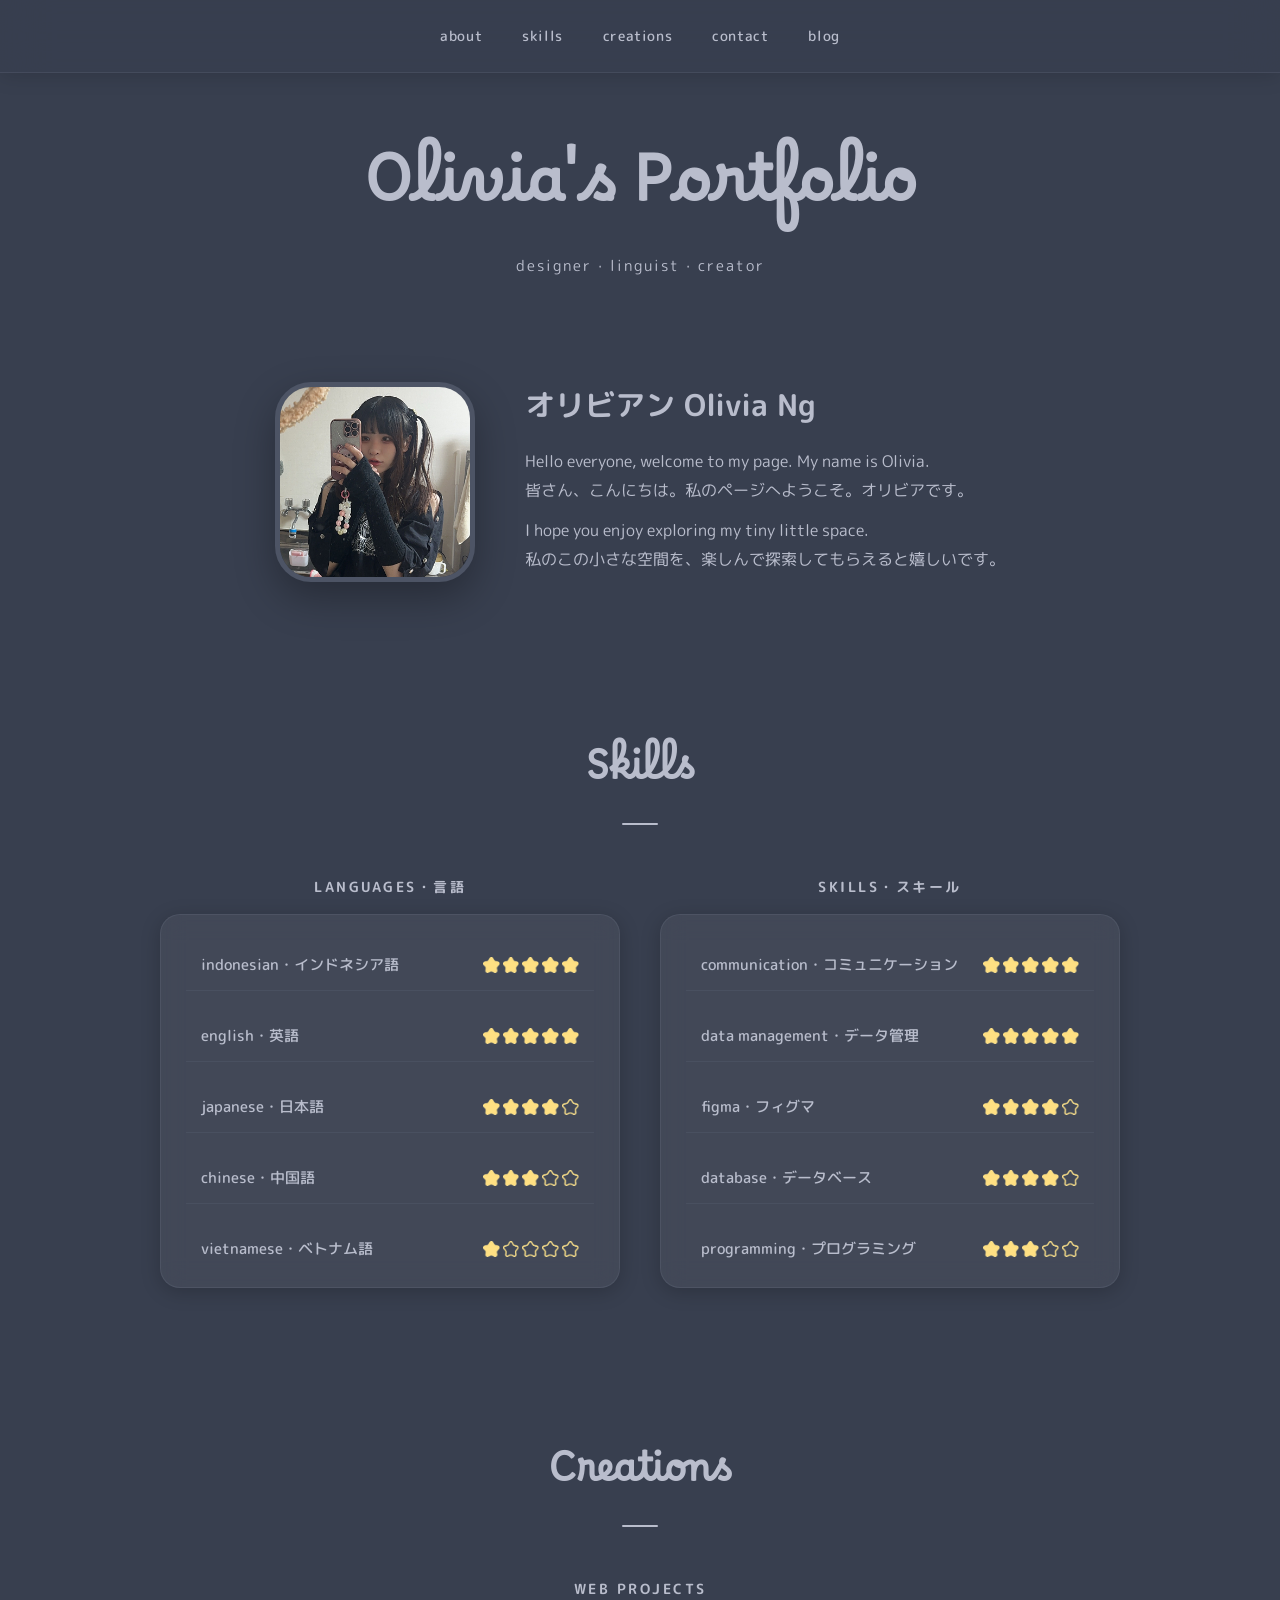
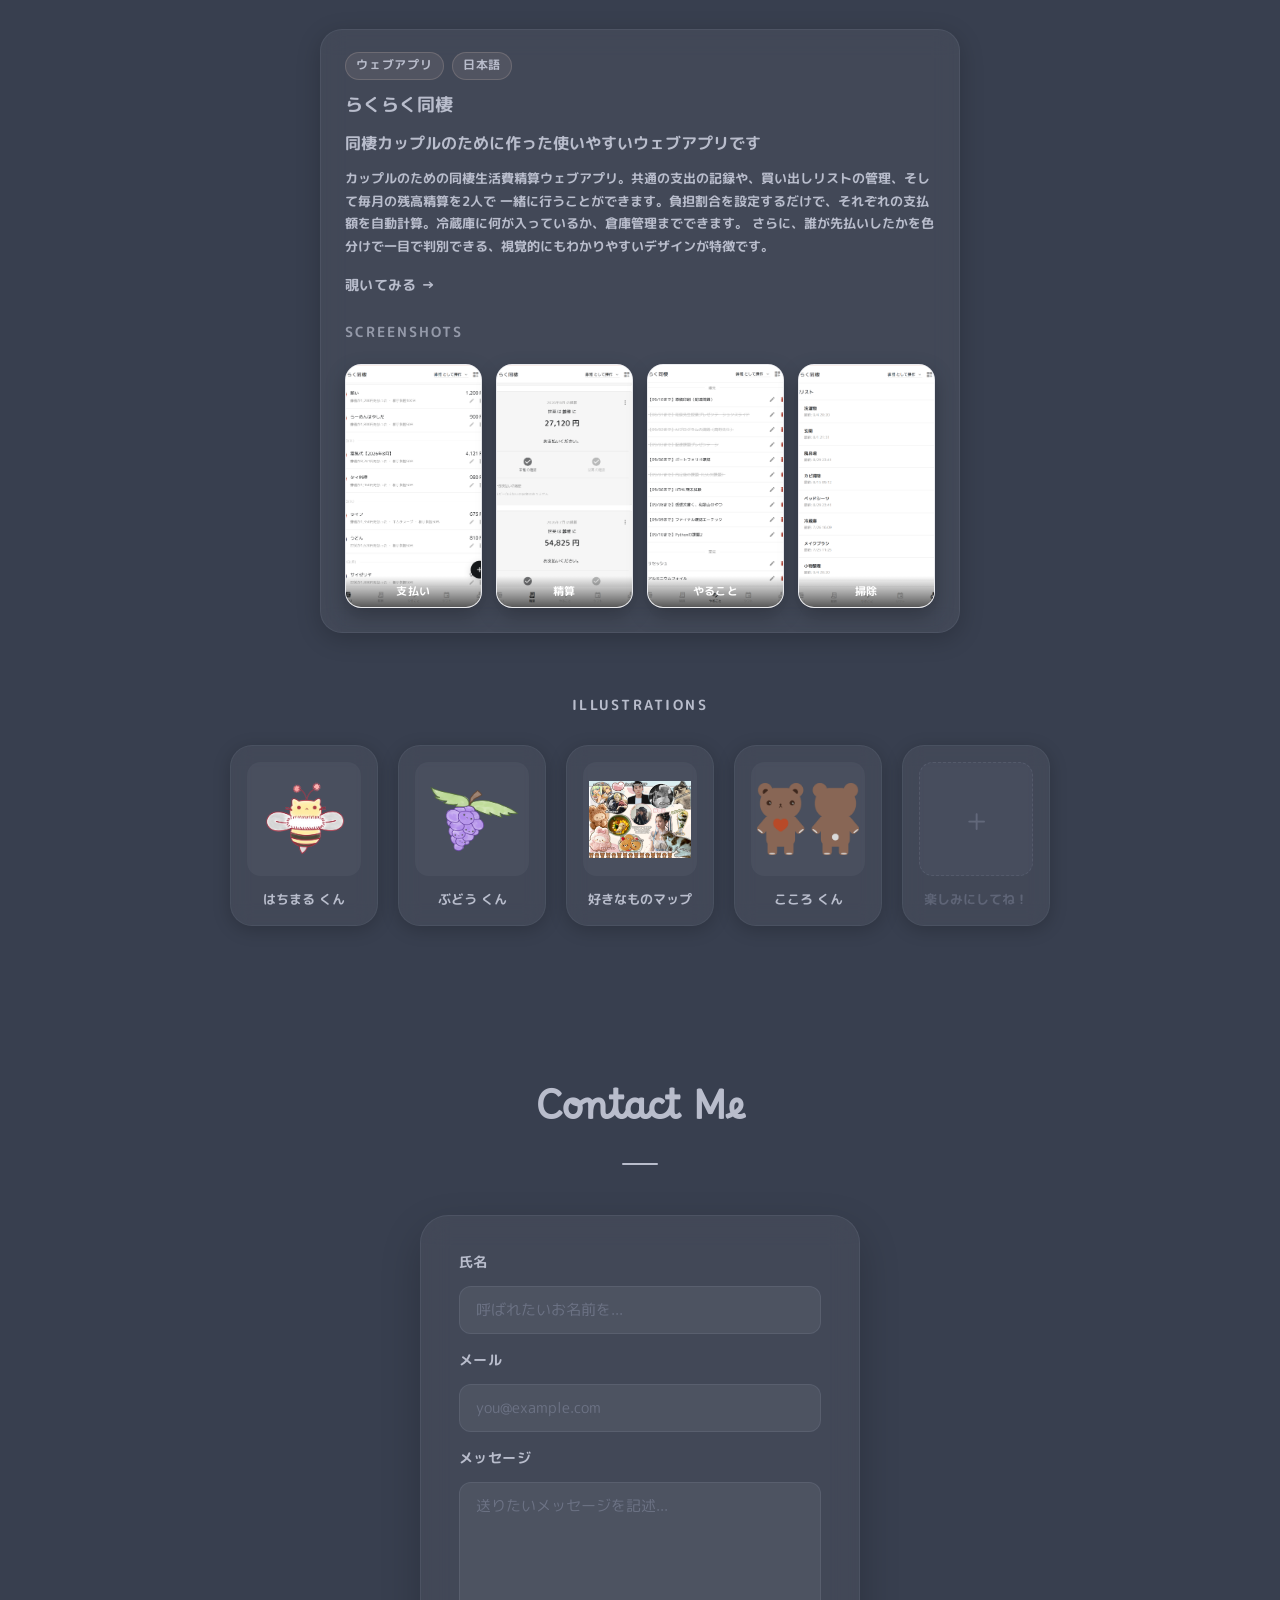
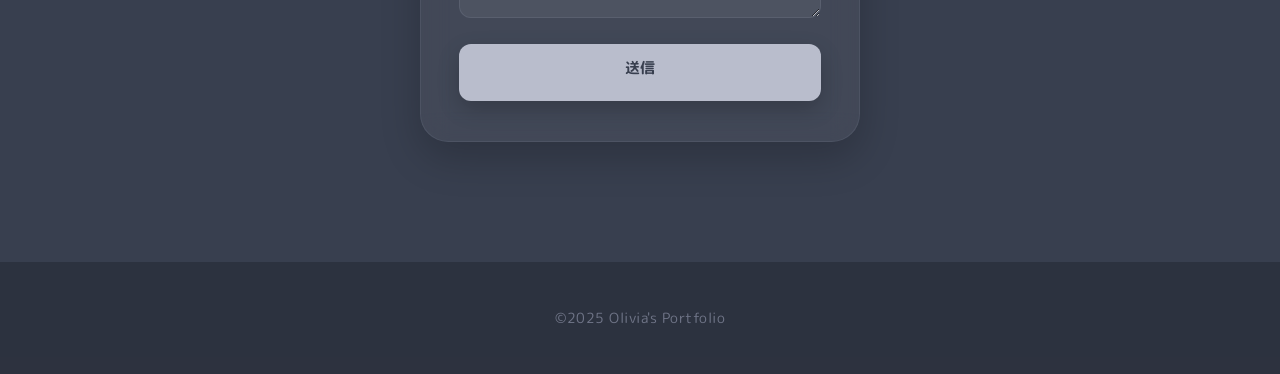
==== commit 66dff694: "Add files via upload" ====
--- a/index.html
+++ b/index.html
@@ -20,11 +20,11 @@
         </div>
     </nav>
 
-    <!-- Hamburger for mobile -->
     <button class="nav-toggle" id="navToggle" aria-label="Open menu">
         <span></span><span></span><span></span>
     </button>
 
+    <!-- HERO -->
     <header id="main">
         <h1>Olivia's Portfolio</h1>
         <p class="subtitle">designer · linguist · creator</p>
@@ -48,15 +48,13 @@
             </div>
         </section>
 
+        <!-- SKILLS -->
         <section id="skill" class="section-skills">
             <h2 class="section-title reveal">Skills</h2>
             <div class="skills-grid">
-        
-                <!-- LEFT COLUMN: LANGUAGES -->
+
                 <div class="skills-column">
                     <h3 class="category-title">LANGUAGES・言語</h3>
-                    
-                    <!-- Unified Box wrapper for Languages -->
                     <div class="skills-card">
                         <div class="skill-item reveal reveal-delay-1">
                             <span class="skill-name">indonesian・インドネシア語</span>
@@ -64,28 +62,24 @@
                                 <img src="image/star-filled.png" alt="★"><img src="image/star-filled.png" alt="★"><img src="image/star-filled.png" alt="★"><img src="image/star-filled.png" alt="★"><img src="image/star-filled.png" alt="★">
                             </div>
                         </div>
-        
                         <div class="skill-item reveal reveal-delay-1">
                             <span class="skill-name">english・英語</span>
                             <div class="star-rating">
                                 <img src="image/star-filled.png" alt="★"><img src="image/star-filled.png" alt="★"><img src="image/star-filled.png" alt="★"><img src="image/star-filled.png" alt="★"><img src="image/star-filled.png" alt="★">
                             </div>
                         </div>
-        
                         <div class="skill-item reveal reveal-delay-1">
                             <span class="skill-name">japanese・日本語</span>
                             <div class="star-rating">
                                 <img src="image/star-filled.png" alt="★"><img src="image/star-filled.png" alt="★"><img src="image/star-filled.png" alt="★"><img src="image/star-filled.png" alt="★"><img src="image/star-empty.png" alt="☆">
                             </div>
                         </div>
-        
                         <div class="skill-item reveal reveal-delay-1">
                             <span class="skill-name">chinese・中国語</span>
                             <div class="star-rating">
                                 <img src="image/star-filled.png" alt="★"><img src="image/star-filled.png" alt="★"><img src="image/star-filled.png" alt="★"><img src="image/star-empty.png" alt="☆"><img src="image/star-empty.png" alt="☆">
                             </div>
                         </div>
-        
                         <div class="skill-item reveal reveal-delay-1">
                             <span class="skill-name">vietnamese・ベトナム語</span>
                             <div class="star-rating">
@@ -94,12 +88,9 @@
                         </div>
                     </div>
                 </div>
-        
-                <!-- RIGHT COLUMN: PROFESSIONAL SKILLS -->
+
                 <div class="skills-column">
                     <h3 class="category-title">SKILLS・スキール</h3>
-                    
-                    <!-- Unified Box wrapper for Professional Skills -->
                     <div class="skills-card">
                         <div class="skill-item reveal reveal-delay-2">
                             <span class="skill-name">communication・コミュニケーション</span>
@@ -107,28 +98,24 @@
                                 <img src="image/star-filled.png" alt="★"><img src="image/star-filled.png" alt="★"><img src="image/star-filled.png" alt="★"><img src="image/star-filled.png" alt="★"><img src="image/star-filled.png" alt="★">
                             </div>
                         </div>
-        
                         <div class="skill-item reveal reveal-delay-2">
                             <span class="skill-name">data management・データ管理</span>
                             <div class="star-rating">
                                 <img src="image/star-filled.png" alt="★"><img src="image/star-filled.png" alt="★"><img src="image/star-filled.png" alt="★"><img src="image/star-filled.png" alt="★"><img src="image/star-filled.png" alt="★">
                             </div>
                         </div>
-        
                         <div class="skill-item reveal reveal-delay-2">
                             <span class="skill-name">figma・フィグマ</span>
                             <div class="star-rating">
-                                <img src="image/star-filled.png" alt="★"><img src="image/star-filled.png" alt="★"><img src="image/star-filled.png" alt="★"><img src="image/star-filled.png" alt="★"><img src="image/star-filled.png" alt="★">
-                            </div>
-                        </div>
-        
+                                <img src="image/star-filled.png" alt="★"><img src="image/star-filled.png" alt="★"><img src="image/star-filled.png" alt="★"><img src="image/star-filled.png" alt="★"><img src="image/star-empty.png" alt="☆">
+                            </div>
+                        </div>
                         <div class="skill-item reveal reveal-delay-2">
                             <span class="skill-name">database・データベース</span>
                             <div class="star-rating">
                                 <img src="image/star-filled.png" alt="★"><img src="image/star-filled.png" alt="★"><img src="image/star-filled.png" alt="★"><img src="image/star-filled.png" alt="★"><img src="image/star-empty.png" alt="☆">
                             </div>
                         </div>
-        
                         <div class="skill-item reveal reveal-delay-2">
                             <span class="skill-name">programming・プログラミング</span>
                             <div class="star-rating">
@@ -137,7 +124,7 @@
                         </div>
                     </div>
                 </div>
-        
+
             </div>
         </section>
 
@@ -145,17 +132,10 @@
         <section id="creation" class="section-creations">
             <h2 class="section-title reveal">Creations</h2>
 
-            <!-- WEB PROJECTS -->
             <p class="creation-label reveal">web projects</p>
-            <div class="projects-grid">
-
-                <div class="project-card reveal reveal-delay-1">
-                    <!-- <div class="project-preview">
-                        <img src="image/rakurakudousei-preview.png" alt="らくらく同棲 preview" onerror="this.style.display='none';this.nextElementSibling.style.display='flex'">
-                        <div class="project-preview-placeholder">
-                            <span>らくらく同棲</span>
-                        </div>
-                    </div> -->
+            <div class="projects-grid projects-grid-single">
+
+                <div class="project-card project-card-featured reveal reveal-delay-1">
                     <div class="project-info">
                         <div class="project-tags">
                             <span class="tag">ウェブアプリ</span>
@@ -167,63 +147,60 @@
                             一緒に行うことができます。負担割合を設定するだけで、それぞれの支払額を自動計算。冷蔵庫に何が入っているか、倉庫管理までできます。
                             さらに、誰が先払いしたかを色分けで一目で判別できる、視覚的にもわかりやすいデザインが特徴です。</h5>
                         <a href="https://feiya-bta.github.io/rakurakudousei/" target="_blank" rel="noopener" class="project-link">覗いてみる →</a>
-                    </div>
-                </div>
-
-                <div class="project-card reveal reveal-delay-2">
-                    <!-- <div class="project-preview">
-                        <img src="image/rakurakushift-preview.png" alt="らくらくシフト preview" onerror="this.style.display='none';this.nextElementSibling.style.display='flex'">
-                        <div class="project-preview-placeholder">
-                            <span>らくらくシフト</span>
-                        </div>
-                    </div> -->
-                    <div class="project-info">
-                        <div class="project-tags">
-                            <span class="tag">ウェブアプリ</span>
-                            <span class="tag">日本語</span>
-                        </div>
-                        <h3>らくらくシフト</h3>
-<h4>面倒なシフト入力を一瞬で。テキストからの「一括自動解析・登録」機能</h4>
-
-<h5>ユーザーの手間を徹底的に削減するため、テキスト入力からシフトを自動判別して一括登録する機能を実装しました。
-「日付, 開始時間, 終了時間;」という直感的なフォーマットをシステムが解析。セミコロンで区切るだけで、
-複数件のシフトを一度にまとめてインプットできます。カレンダーを何度もクリックする煩わしさを解消し、圧倒的な操作性の高さを実現した点がこの作品の強みです。</h5>                        
-<a href="https://feiya-bta.github.io/rakurakushift/" target="_blank" rel="noopener" class="project-link">覗いてみる →</a>
+
+                        <p class="app-screens-label">screenshots</p>
+                        <div class="app-screens">
+                            <div class="app-screen reveal reveal-delay-1" onclick="openScreenshot('image/webappwarikan.png','支払いリスト')">
+                                <img src="image/webappwarikan.png" alt="らくらく同棲 - 支払いリスト画面">
+                                <span class="app-screen-caption">支払い</span>
+                            </div>
+                            <div class="app-screen reveal reveal-delay-2" onclick="openScreenshot('image/webappseisan.png','月次精算')">
+                                <img src="image/webappseisan.png" alt="らくらく同棲 - 精算画面">
+                                <span class="app-screen-caption">精算</span>
+                            </div>
+                            <div class="app-screen reveal reveal-delay-2" onclick="openScreenshot('image/webapptodo.png','やることリスト')">
+                                <img src="image/webapptodo.png" alt="らくらく同棲 - やることリスト画面">
+                                <span class="app-screen-caption">やること</span>
+                            </div>
+                            <div class="app-screen reveal reveal-delay-3" onclick="openScreenshot('image/webappsouji.png','掃除リスト')">
+                                <img src="image/webappsouji.png" alt="らくらく同棲 - 掃除リスト画面">
+                                <span class="app-screen-caption">掃除</span>
+                            </div>
+                        </div>
                     </div>
                 </div>
 
             </div>
 
-            <!-- ILLUSTRATIONS -->
-            <p class="creation-label reveal" style="margin-top: 60px;">作品</p>
+            <p class="creation-label reveal" style="margin-top: 60px;">illustrations</p>
             <div class="works-grid">
 
                 <div class="work-card reveal reveal-delay-1" onclick="openPopup('hachimaru')">
                     <div class="work-img-wrapper">
-                        <img src="image/hachimaru.png" alt="Hachimaru-kun">
-                    </div>
-                    <p>はちまるーくん</p>
-                </div>
-
-                <div class="work-card reveal reveal-delay-2" onclick="openPopup('budou')">
+                        <img src="image/hachimaru.png" alt="はちまるーくん">
+                    </div>
+                    <p>はちまる くん</p>
+                </div>
+
+                <div class="work-card reveal reveal-delay-1" onclick="openPopup('budou')">
                     <div class="work-img-wrapper">
-                        <img src="image/budou-kun.png" alt="Budou-kun">
-                    </div>
-                    <p>ぶどうーくん</p>
-                </div>
-
-                <div class="work-card reveal reveal-delay-3" onclick="openPopup('sukinamono')">
+                        <img src="image/budou-kun.png" alt="ぶどうーくん">
+                    </div>
+                    <p>ぶどう くん</p>
+                </div>
+
+                <div class="work-card reveal reveal-delay-1" onclick="openPopup('sukinamono')">
                     <div class="work-img-wrapper">
-                        <img src="image/sukinamono.png" alt="Sukinamono Map">
+                        <img src="image/sukinamono.png" alt="好きなものマップ">
                     </div>
                     <p>好きなものマップ</p>
                 </div>
 
-                <div class="work-card reveal reveal-delay-1" onclick="openPopup('placeholder1')">
-                    <div class="work-img-wrapper work-img-empty">
-                        <span class="empty-plus">+</span>
-                    </div>
-                    <p class="empty-label">楽しみにしてね！</p>
+                <div class="work-card reveal reveal-delay-2" onclick="openPopup('kokoro')">
+                    <div class="work-img-wrapper">
+                        <img src="image/kokoro.png" alt="ココロくん">
+                    </div>
+                    <p>こころ くん</p>
                 </div>
 
                 <div class="work-card reveal reveal-delay-2" onclick="openPopup('placeholder2')">
@@ -239,18 +216,18 @@
         <!-- CONTACT -->
         <section id="contact" class="section-contact">
             <h2 class="section-title reveal">Contact Me</h2>
-            <form class="contact-form reveal reveal-delay-2" onsubmit="handleSubmit(event)">
+            <form class="contact-form reveal reveal-delay-2" action="https://formspree.io/f/mvkoqnpn" method="POST" onsubmit="handleSubmit(event)">
                 <div class="form-group">
                     <label for="contactName">氏名</label>
-                    <input type="text" id="contactName" placeholder="Your name" required>
+                    <input type="text" id="contactName" name="name" placeholder="呼ばれたいお名前を..." required>
                 </div>
                 <div class="form-group">
                     <label for="contactEmail">メール</label>
-                    <input type="email" id="contactEmail" placeholder="you@example.com" required>
+                    <input type="email" id="contactEmail" name="email" placeholder="you@example.com" required>
                 </div>
                 <div class="form-group">
                     <label for="contactMsg">メッセージ</label>
-                    <textarea id="contactMsg" rows="5" placeholder="Say hello..."></textarea>
+                    <textarea id="contactMsg" name="message" rows="5" placeholder="送りたいメッセージを記述..."></textarea>
                 </div>
                 <button type="submit" class="submit-btn">送信</button>
             </form>
@@ -278,8 +255,16 @@
         </div>
     </div>
 
+    <!-- SCREENSHOT LIGHTBOX -->
+    <div id="screenshotPopup" class="screenshot-overlay" onclick="closeScreenshotOutside(event)">
+        <span class="close-btn screenshot-close" onclick="closeScreenshot()" aria-label="Close">×</span>
+        <div class="screenshot-wrapper">
+            <img id="screenshotImg" src="" alt="Screenshot">
+            <p id="screenshotCaption" class="screenshot-caption"></p>
+        </div>
+    </div>
+
     <script>
-        /* ── Mobile nav toggle ── */
         const navToggle = document.getElementById('navToggle');
         const navEl = document.getElementById('mainNav');
         navToggle.addEventListener('click', () => {
@@ -293,13 +278,11 @@
             });
         });
 
-        /* ── Navbar shrink on scroll ── */
         const nav = document.getElementById('mainNav');
         window.addEventListener('scroll', () => {
             nav.classList.toggle('scrolled', window.scrollY > 40);
         }, { passive: true });
 
-        /* ── Scroll reveal ── */
         const observer = new IntersectionObserver((entries) => {
             entries.forEach(e => {
                 if (e.isIntersecting) {
@@ -310,17 +293,16 @@
         }, { threshold: 0.1, rootMargin: '0px 0px -30px 0px' });
         document.querySelectorAll('.reveal').forEach(el => observer.observe(el));
 
-        /* ── Popup data ── */
         const projectData = {
             hachimaru: {
-                title: "はちまるーくん",
+                title: "はちまる くん",
                 time: "３時間程度",
                 apps: "Figma, Kleki",
                 desc: "あるタクシー会社のロゴコンテストのために制作されたキャラクターです。ハチマルくんは、体は小さくても個性がぎゅっと詰まった親しみやすいキャラクターで、愛情を込めて完全にゼロからデザインしました。",
                 img: "image/hachimaru.png"
             },
             budou: {
-                title: "ぶどうーくん",
+                title: "ぶどう くん",
                 time: "３時間程度",
                 apps: "Figma, Kleki",
                 desc: "葡萄をモチーフにした、キュートなキャラクターイラストです。ぶどうくんは、優しいカラーパレットとポジティブなハッピーオーラを、行く先々で届けてくれます。",
@@ -333,13 +315,19 @@
                 desc: "お気に入りのモノやカルチャーを、緻密なレイアウトと独自のイラストで一つの世界（概念図）として表現しました。空間配置のこだわりと、自分自身のパーソナリティを視覚的に落とし込んだビジュアル作品です。",
                 img: "image/sukinamono.png"
             },
-            placeholder1: null,
+            kokoro: {
+                title: "こころ くん",
+                time: "３時間程度",
+                apps: "Figma",
+                desc: "「株式会社東京自働機械製作所 公式キャラクターコンテスト」のために、愛情を込めて制作したクマ型ロボットです。見た目はふわふわですが、実は「みんなを笑顔にしたい」という想いから心が宿ったひみつのロボット。少し恥ずかしがり屋で、街でお菓子を配っています。胸のハートは「つめる安心」、瞳は「くりかえす挑戦」を表し、見る人をやさしく「つつむ信頼」を届けるキャラクターです。",
+                img: "image/kokoro.png"
+            },
             placeholder2: null
         };
 
         function openPopup(id) {
             const d = projectData[id];
-            if (!d) return; /* empty slots do nothing */
+            if (!d) return;
             document.getElementById('popupTitle').textContent = d.title;
             document.getElementById('popupTime').textContent  = d.time;
             document.getElementById('popupApps').textContent  = d.apps;
@@ -358,7 +346,6 @@
             if (e.target === document.getElementById('workPopup')) closePopup();
         }
 
-        /* ── Fullscreen on popup image click ── */
         document.getElementById('popupImg').addEventListener('click', function () {
             if (!document.fullscreenElement) {
                 this.requestFullscreen().catch(() => {});
@@ -367,30 +354,70 @@
             }
         });
 
+        /* ── Screenshot lightbox (webapp gallery) ── */
+        function openScreenshot(src, caption) {
+            document.getElementById('screenshotImg').src = src;
+            document.getElementById('screenshotCaption').textContent = caption || '';
+            document.getElementById('screenshotPopup').classList.add('active');
+            document.body.classList.add('popup-active');
+        }
+
+        function closeScreenshot() {
+            document.getElementById('screenshotPopup').classList.remove('active');
+            document.body.classList.remove('popup-active');
+        }
+
+        function closeScreenshotOutside(e) {
+            if (e.target === document.getElementById('screenshotPopup')) closeScreenshot();
+        }
+
         document.addEventListener('keydown', e => {
             if (e.key === 'Escape') {
                 if (document.fullscreenElement) {
                     document.exitFullscreen();
                 } else {
+                    closeScreenshot();
                     closePopup();
                 }
             }
         });
 
-        /* ── Contact form feedback ── */
-        function handleSubmit(e) {
-            e.preventDefault();
-            const btn = e.target.querySelector('.submit-btn');
-            btn.textContent = 'Sent ✓';
-            btn.style.background = 'linear-gradient(135deg, #52b788, #3d9970)';
-            btn.disabled = true;
+    function handleSubmit(e) {
+    e.preventDefault();
+    const form = e.target;
+    const btn = form.querySelector('.submit-btn');
+    btn.textContent = '送信中...';
+    btn.disabled = true;
+
+    fetch(form.action, {
+        method: 'POST',
+        body: new FormData(form),
+        headers: { 'Accept': 'application/json' }
+    })
+    .then(response => {
+        if (response.ok) {
+            btn.textContent = '送信完了';
+            btn.style.background = 'linear-gradient(135deg, #EC9C9D, #AA7F66)';
             setTimeout(() => {
-                btn.textContent = 'Send Message';
+                btn.textContent = '送信';
                 btn.style.background = '';
                 btn.disabled = false;
-                e.target.reset();
+                form.reset();
             }, 3000);
-        }
+        } else {
+            throw new Error('Submission failed');
+        }
+    })
+    .catch(() => {
+        btn.textContent = '送信失敗';
+        btn.style.background = '#c0392b';
+        setTimeout(() => {
+            btn.textContent = '送信';
+            btn.style.background = '';
+            btn.disabled = false;
+        }, 3000);
+    });
+}
     </script>
 
 </body>
--- a/style.css
+++ b/style.css
@@ -1,997 +1,903 @@
 @import url('https://fonts.googleapis.com/css2?family=Borel&family=M+PLUS+Rounded+1c:wght@400;500;700&display=swap');
 
-*, *::before, *::after {
-  box-sizing: border-box;
-  margin: 0;
-  padding: 0;
-}
-
-html {
-  scroll-behavior: smooth;
-}
+*, *::before, *::after { box-sizing: border-box; margin: 0; padding: 0; }
+
+html { scroll-behavior: smooth; }
 
 body {
-  font-family: 'M PLUS Rounded 1c', sans-serif;
-  color: #4a5568;
-  background-color: #f3f8fc;
-  line-height: 1.7;
-  overflow-x: hidden;
-}
-
-body.popup-active {
-  overflow: hidden;
-}
-
+    font-family: 'M PLUS Rounded 1c', sans-serif;
+    color: #b9bdcc;
+    background-color: #383f4f;
+    line-height: 1.7;
+    overflow-x: hidden;
+}
+
+body.popup-active { overflow: hidden; }
+
+/* ── Still Background ── */
 .bg-container {
-  position: fixed;
-  top: 0;
-  left: 0;
-  width: 100%;
-  height: 100%;
-  z-index: -2;
-  background: radial-gradient(ellipse at 15% 25%, rgba(240,245,255,1) 0%, rgba(243,248,252,1) 60%, rgba(230,240,250,1) 100%);
-}
-
-.bg-container::before, .bg-container::after {
-  content: '';
-  position: absolute;
-  border-radius: 50%;
-  filter: blur(80px);
-  opacity: 0.3;
-  pointer-events: none;
-}
-
-.bg-container::before {
-  width: 600px;
-  height: 600px;
-  background: radial-gradient(circle, rgba(180,210,255,0.6), transparent 70%);
-  top: -100px;
-  right: -100px;
-  animation: drift 18s ease-in-out infinite alternate;
-}
-
-.bg-container::after {
-  width: 500px;
-  height: 500px;
-  background: radial-gradient(circle, rgba(210,230,255,0.5), transparent 70%);
-  bottom: 10%;
-  left: -80px;
-  animation: drift 22s ease-in-out infinite alternate-reverse;
-}
-
-@keyframes drift {
-  from { transform: translate(0,0) scale(1); }
-  to   { transform: translate(30px,20px) scale(1.05); }
-}
-
-nav {
-  position: fixed;
-  top: 0;
-  left: 0;
-  width: 100%;
-  z-index: 999;
-  padding: 18px 0;
-  background: rgba(255,255,255,0.82);
-  backdrop-filter: blur(24px);
-  -webkit-backdrop-filter: blur(24px);
-  border-bottom: 1px solid rgba(255,255,255,0.45);
-  box-shadow: 0 2px 20px rgba(74,111,165,0.04);
-  transition: padding 0.3s ease, box-shadow 0.3s ease;
-}
-
-nav.scrolled {
-  padding: 12px 0;
-  box-shadow: 0 4px 30px rgba(74,111,165,0.08);
-}
-
-.nav-container {
-  max-width: 1000px;
-  margin: 0 auto;
-  display: flex;
-  justify-content: center;
-  gap: 36px;
-  padding: 0 24px;
-}
-
-nav a {
-  text-decoration: none;
-  color: #5a6e85;
-  font-family: 'M PLUS Rounded 1c', sans-serif;
-  font-weight: 500;
-  font-size: 0.9rem;
-  letter-spacing: 0.6px;
-  text-transform: lowercase;
-  position: relative;
-  padding: 6px 2px;
-  transition: color 0.25s ease;
-}
-
-nav a::after {
-  content: '';
-  position: absolute;
-  bottom: 0;
-  left: 0;
-  width: 100%;
-  height: 1.5px;
-  background: #4a6fa5;
-  transform: scaleX(0);
-  transform-origin: right center;
-  transition: transform 0.3s cubic-bezier(0.4,0,0.2,1);
-  border-radius: 2px;
-}
-
-nav a:hover {
-  color: #4a6fa5;
-}
-
-nav a:hover::after {
-  transform: scaleX(1);
-  transform-origin: left center;
-}
-
-.nav-toggle {
-  display: none;
-  position: fixed;
-  top: 14px;
-  right: 18px;
-  z-index: 1000;
-  background: rgba(255,255,255,0.9);
-  border: none;
-  border-radius: 10px;
-  width: 42px;
-  height: 42px;
-  flex-direction: column;
-  justify-content: center;
-  align-items: center;
-  gap: 5px;
-  cursor: pointer;
-  box-shadow: 0 2px 12px rgba(74,111,165,0.1);
-  padding: 0;
-}
-
-.nav-toggle span {
-  display: block;
-  width: 20px;
-  height: 2px;
-  background: #4a6fa5;
-  border-radius: 2px;
-  transition: transform 0.25s ease, opacity 0.25s ease;
-}
-
-.nav-toggle.is-open span:nth-child(1) {
-  transform: translateY(7px) rotate(45deg);
-}
-
-.nav-toggle.is-open span:nth-child(2) {
-  opacity: 0;
-}
-
-.nav-toggle.is-open span:nth-child(3) {
-  transform: translateY(-7px) rotate(-45deg);
-}
-
-.reveal {
-  opacity: 0;
-  transform: translateY(24px);
-  transition: opacity 0.6s cubic-bezier(0.22,1,0.36,1), transform 0.6s cubic-bezier(0.22,1,0.36,1);
-}
-
-.reveal.revealed {
-  opacity: 1;
-  transform: translateY(0);
-}
-
-.reveal-delay-1 {
-  transition-delay: 0.08s;
-}
-
-.reveal-delay-2 {
-  transition-delay: 0.16s;
-}
-
-.reveal-delay-3 {
-  transition-delay: 0.24s;
-}
-
-section {
-  padding: 80px 5%;
-  width: 100%;
-}
-
-.section-title {
-  font-family: 'Borel', sans-serif;
-  font-size: clamp(1.9rem, 5vw, 2.4rem);
-  color: #4a6fa5;
-  margin-bottom: 50px;
-  text-align: center;
-  display: block;
-}
-
-.section-title::after {
-  content: '';
-  display: block;
-  width: 36px;
-  height: 2px;
-  background: linear-gradient(90deg, #4a6fa5, #8ab4d8);
-  margin: 12px auto 0;
-  border-radius: 2px;
-}
-
-.page-portfolio header {
-  width: 100%;
-  padding-top: 150px;
-  padding-bottom: 20px;
-  text-align: center;
-}
-
-.page-portfolio header h1 {
-  font-family: 'Borel', sans-serif;
-  font-size: clamp(2.2rem, 7vw, 3.8rem);
-  color: #4a6fa5;
-  letter-spacing: -0.5px;
-  opacity: 0;
-  transform: translateY(18px);
-  animation: heroIn 0.9s cubic-bezier(0.22,1,0.36,1) 0.2s forwards;
-}
-
-@keyframes heroIn {
-  to { opacity: 1; transform: translateY(0); }
-}
-
-.page-portfolio header .subtitle {
-  font-size: clamp(0.8rem, 2.5vw, 0.95rem);
-  color: #8099b8;
-  letter-spacing: 2px;
-  text-transform: lowercase;
-  margin-top: 10px;
-  opacity: 0;
-  animation: heroIn 0.9s cubic-bezier(0.22,1,0.36,1) 0.4s forwards;
-}
-
-.page-portfolio .profile-intro {
-  background: linear-gradient(180deg, rgba(255,255,255,0) 0%, rgba(238,245,255,0.6) 100%);
-}
-
-.profile-container {
-  display: flex;
-  justify-content: center;
-  align-items: center;
-  gap: 50px;
-  max-width: 880px;
-  margin: 0 auto;
-  flex-wrap: wrap;
-}
-
-.profile-pic img {
-  width: 200px;
-  height: 200px;
-  border-radius: 36px;
-  box-shadow: 0 16px 40px rgba(74,111,165,0.14);
-  object-fit: cover;
-  border: 5px solid #fff;
-  display: block;
-}
-
-.profile-text {
-  text-align: left;
-  max-width: 500px;
-}
-
-.profile-text h2 {
-  font-family: 'M PLUS Rounded 1c', sans-serif;
-  font-weight: 700;
-  color: #2d3748;
-  font-size: clamp(1.5rem, 4vw, 1.9rem);
-  margin-bottom: 16px;
-}
-
-.profile-text p {
-  font-size: 0.97rem;
-  color: #64748b;
-  line-height: 1.85;
-  margin-bottom: 12px;
-}
-
-.page-portfolio .section-skills {
-  background: rgba(255,255,255,0.35);
-}
-
-.skills-grid {
-  display: grid;
-  grid-template-columns: repeat(2, minmax(0, 300px));
-  justify-content: center;
-  max-width: 760px;
-  margin: 0 auto;
-  column-gap: 40px;
-  row-gap: 14px;
-}
-
-.skill-item {
-  display: flex;
-  justify-content: space-between;
-  align-items: center;
-  background: rgba(255,255,255,0.7);
-  padding: 13px 20px;
-  border-radius: 16px;
-  border: 1px solid rgba(255,255,255,0.65);
-  box-shadow: 0 2px 10px rgba(74,111,165,0.03);
-}
-
-.skill-name {
-  font-family: 'M PLUS Rounded 1c', sans-serif;
-  font-weight: 500;
-  text-transform: lowercase;
-  flex-grow: 1;
-  color: #4a5568;
-  font-size: 0.95rem;
-  text-align: left;
-}
-
-.star-rating {
-  display: flex;
-  gap: 3px;
-  align-items: center;
-}
-
-.star-rating img {
-  height: 1em;
-  width: auto;
-  object-fit: contain;
-}
-
-.page-portfolio .section-creations {
-  background: linear-gradient(180deg, rgba(255,255,255,0.05) 0%, rgba(252,245,242,0.6) 100%);
-}
-
-.creation-label {
-  font-family: 'M PLUS Rounded 1c', sans-serif;
-  font-size: 0.78rem;
-  font-weight: 700;
-  letter-spacing: 2.5px;
-  text-transform: uppercase;
-  color: #8099b8;
-  text-align: center;
-  margin-bottom: 28px;
-}
-
-.projects-grid {
-  display: grid;
-  grid-template-columns: repeat(2, 1fr);
-  gap: 24px;
-  max-width: 820px;
-  margin: 0 auto;
-}
-
-.project-card {
-  background: #fff;
-  border-radius: 22px;
-  overflow: hidden;
-  box-shadow: 0 6px 24px rgba(74,111,165,0.06);
-  border: 1px solid rgba(255,255,255,0.9);
-  transition: transform 0.35s cubic-bezier(0.165,0.84,0.44,1), box-shadow 0.35s ease;
-  display: flex;
-  flex-direction: column;
-}
-
-.project-card:hover {
-  transform: translateY(-6px);
-  box-shadow: 0 18px 40px rgba(74,111,165,0.12);
-}
-
-.project-preview {
-  width: 100%;
-  height: 180px;
-  background: linear-gradient(135deg, #e8f0fe, #dbeafe);
-  overflow: hidden;
-  position: relative;
-  display: flex;
-  align-items: center;
-  justify-content: center;
-}
-
-.project-preview img {
-  width: 100%;
-  height: 100%;
-  object-fit: cover;
-  display: block;
-}
-
-.project-preview-placeholder {
-  display: none;
-  width: 100%;
-  height: 100%;
-  align-items: center;
-  justify-content: center;
-  font-family: 'Borel', sans-serif;
-  font-size: 1.3rem;
-  color: #4a6fa5;
-  opacity: 0.6;
-  text-align: center;
-  padding: 20px;
-}
-
-.project-info {
-  padding: 22px 24px 24px;
-  display: flex;
-  flex-direction: column;
-  gap: 10px;
-  flex: 1;
-}
-
-.project-tags {
-  display: flex;
-  gap: 8px;
-  flex-wrap: wrap;
-}
-
-.tag {
-  font-family: 'M PLUS Rounded 1c', sans-serif;
-  font-size: 0.72rem;
-  font-weight: 700;
-  letter-spacing: 0.8px;
-  text-transform: uppercase;
-  color: #4a6fa5;
-  background: rgba(74,111,165,0.08);
-  padding: 3px 10px;
-  border-radius: 20px;
-}
-
-.project-info h3 {
-  font-family: 'M PLUS Rounded 1c', sans-serif;
-  font-weight: 700;
-  font-size: 1.1rem;
-  color: #2d3748;
-}
-
-.project-info p {
-  font-size: 0.88rem;
-  color: #64748b;
-  line-height: 1.7;
-  flex: 1;
-}
-
-.project-link {
-  display: inline-block;
-  font-family: 'M PLUS Rounded 1c', sans-serif;
-  font-size: 0.85rem;
-  font-weight: 700;
-  color: #4a6fa5;
-  text-decoration: none;
-  margin-top: 6px;
-  transition: gap 0.2s ease, opacity 0.2s ease;
-  letter-spacing: 0.3px;
-}
-
-.project-link:hover {
-  opacity: 0.7;
-}
-
-.works-grid {
-  display: grid;
-  grid-template-columns: repeat(5, 1fr);
-  gap: 20px;
-  max-width: 820px;
-  margin: 0 auto;
-}
-
-.work-card {
-  display: flex;
-  flex-direction: column;
-  align-items: center;
-  background: #fff;
-  padding: 16px 16px 14px;
-  border-radius: 22px;
-  box-shadow: 0 4px 18px rgba(0,0,0,0.03);
-  border: 1px solid rgba(255,255,255,0.9);
-  transition: transform 0.35s cubic-bezier(0.165,0.84,0.44,1), box-shadow 0.35s ease;
-  cursor: pointer;
-  overflow: hidden;
-}
-
-.work-card:hover {
-  transform: translateY(-8px);
-  box-shadow: 0 18px 40px rgba(74,111,165,0.11);
-}
-
-.work-img-wrapper {
-  width: 100%;
-  aspect-ratio: 1;
-  display: flex;
-  align-items: center;
-  justify-content: center;
-  background: #fff;
-  border-radius: 14px;
-  overflow: hidden;
-  padding: 6px;
-}
-
-.work-img-empty {
-  background: rgba(74,111,165,0.04);
-  border: 1.5px dashed rgba(74,111,165,0.2);
-}
-
-.empty-plus {
-  font-size: 1.8rem;
-  color: rgba(74,111,165,0.3);
-  line-height: 1;
-}
-
-.work-card img {
-  max-width: 100%;
-  max-height: 100%;
-  object-fit: contain;
-  transition: transform 0.35s cubic-bezier(0.165,0.84,0.44,1);
-}
-
-.work-card:hover img {
-  transform: scale(1.06);
-}
-
-.work-card p {
-  margin-top: 12px;
-  font-family: 'M PLUS Rounded 1c', sans-serif;
-  font-size: 0.82rem;
-  font-weight: 700;
-  color: #4a6fa5;
-  text-transform: lowercase;
-  text-align: center;
-}
-
-.empty-label {
-  color: rgba(74,111,165,0.4) !important;
-}
-
-.page-portfolio .section-contact {
-  background: linear-gradient(180deg, rgba(255,255,255,0.1) 0%, rgba(228,240,248,0.75) 100%);
-  padding-bottom: 120px;
-}
-
-.contact-form {
-  max-width: 440px;
-  margin: 0 auto;
-  background: rgba(255,255,255,0.8);
-  backdrop-filter: blur(14px);
-  -webkit-backdrop-filter: blur(14px);
-  padding: 40px 38px;
-  border-radius: 28px;
-  border: 1px solid rgba(255,255,255,0.65);
-  box-shadow: 0 16px 40px rgba(74,111,165,0.06);
-}
-
-.form-group {
-  display: flex;
-  flex-direction: column;
-  margin-bottom: 20px;
-  text-align: left;
-}
-
-.form-group label {
-  font-family: 'Borel', 'M PLUS Rounded 1c', sans-serif;
-  font-size: 0.85rem;
-  color: #5a6e85;
-  margin-bottom: 7px;
-  font-weight: 700;
-  letter-spacing: 0.4px;
-}
-
-input, textarea {
-  border: 1.5px solid rgba(74,111,165,0.1);
-  border-radius: 12px;
-  padding: 12px 16px;
-  background: rgba(255,254,248,0.7);
-  color: #2d3748;
-  font-family: 'M PLUS Rounded 1c', sans-serif;
-  font-size: 0.92rem;
-  width: 100%;
-  transition: border-color 0.25s ease, box-shadow 0.25s ease, background 0.25s ease;
-}
-
-input::placeholder, textarea::placeholder {
-  color: #b0bec5;
-}
-
-input:focus, textarea:focus {
-  outline: none;
-  background: #fff;
-  border-color: #4a6fa5;
-  box-shadow: 0 0 0 3px rgba(74,111,165,0.1);
-}
-
-textarea {
-  resize: vertical;
-  min-height: 110px;
-}
-
-.submit-btn {
-  width: 100%;
-  padding: 13px;
-  border: none;
-  border-radius: 12px;
-  background: linear-gradient(135deg, #4a6fa5 0%, #3b5b88 100%);
-  color: #fff;
-  font-family: 'Borel', 'M PLUS Rounded 1c', sans-serif;
-  font-weight: 700;
-  font-size: 0.93rem;
-  cursor: pointer;
-  transition: transform 0.2s ease, box-shadow 0.2s ease;
-  box-shadow: 0 8px 22px rgba(74,111,165,0.28);
-  margin-top: 6px;
-  letter-spacing: 0.3px;
-}
-
-.submit-btn:hover {
-  transform: translateY(-2px);
-  box-shadow: 0 14px 28px rgba(74,111,165,0.36);
-}
-
-.submit-btn:active {
-  transform: translateY(0);
-}
-
-footer {
-  padding: 44px 0;
-  background: #2d3748;
-  color: #8fa3bb;
-  font-size: 0.85rem;
-  font-family: 'M PLUS Rounded 1c', sans-serif;
-  text-align: center;
-  letter-spacing: 0.5px;
-}
-
-footer p {
-  margin: 0;
-}
-
-.popup-overlay {
-  position: fixed;
-  top: 0;
-  left: 0;
-  width: 100vw;
-  height: 100vh;
-  background: rgba(15,23,42,0.55);
-  backdrop-filter: blur(14px);
-  -webkit-backdrop-filter: blur(14px);
-  display: none;
-  justify-content: center;
-  align-items: center;
-  z-index: 10000;
-  padding: 20px;
-}
-
-.popup-wrapper {
-  position: relative;
-  max-width: 580px;
-  width: 100%;
-}
-
-.popup-content {
-  background: #fff;
-  padding: 32px;
-  border-radius: 28px;
-  max-height: 88vh;
-  overflow-y: auto;
-  display: flex;
-  flex-direction: column;
-  align-items: center;
-  gap: 22px;
-  box-shadow: 0 32px 64px -12px rgba(0,0,0,0.22);
-  animation: popIn 0.35s cubic-bezier(0.16,1,0.3,1);
-}
-
-@keyframes popIn {
-  from { opacity: 0; transform: scale(0.94) translateY(16px); }
-  to   { opacity: 1; transform: scale(1) translateY(0); }
-}
-
-.popup-content img {
-  max-width: 100%;
-  height: auto;
-  max-height: 40vh;
-  object-fit: contain;
-  border-radius: 18px;
-  box-shadow: 0 6px 20px rgba(0,0,0,0.04);
-  cursor: zoom-in;
-  transition: transform 0.2s ease;
-}
-
-.popup-content img:hover {
-  transform: scale(1.02);
-}
-
-.close-btn {
-  position: absolute;
-  top: -50px;
-  right: 4px;
-  font-size: 2.4rem;
-  cursor: pointer;
-  color: rgba(255,255,255,0.85);
-  transition: transform 0.2s ease, color 0.2s ease;
-  line-height: 1;
-  user-select: none;
-}
-
-.close-btn:hover {
-  color: #ff8080;
-  transform: rotate(90deg) scale(1.1);
-}
-
-.popup-text {
-  text-align: left;
-  width: 100%;
-  font-size: 0.95rem;
-  color: #4a5568;
-  font-family: 'M PLUS Rounded 1c', sans-serif;
-}
-
-.popup-text p {
-  margin: 9px 0;
-  line-height: 1.6;
-}
-
-.popup-text strong {
-  color: #4a6fa5;
-  font-weight: 700;
-}
-
-.popup-text .desc {
-  margin-top: 16px;
-  padding-top: 14px;
-  border-top: 1px dashed rgba(74,111,165,0.18);
-  color: #64748b;
-  font-size: 0.91rem;
-}
-
-.page-blog .blog-header {
-  padding-top: 120px;
-  padding-bottom: 40px;
-  text-align: center;
-}
-
-.page-blog .blog-header h1 {
-  font-family: 'Borel', sans-serif;
-  font-size: clamp(2rem, 6vw, 3.2rem);
-  color: #4a6fa5;
-  opacity: 0;
-  animation: heroIn 0.9s cubic-bezier(0.22,1,0.36,1) 0.2s forwards;
-}
-
-.page-blog .blog-header p {
-  font-size: 0.88rem;
-  color: #8099b8;
-  letter-spacing: 1.5px;
-  text-transform: lowercase;
-  margin-top: 8px;
-  opacity: 0;
-  animation: heroIn 0.9s cubic-bezier(0.22,1,0.36,1) 0.35s forwards;
-}
-
-.blog-layout {
-  display: flex;
-  max-width: 1100px;
-  margin: 0 auto 100px;
-  padding: 0 24px;
-  gap: 24px;
-  align-items: flex-start;
-}
-
-.blog-sidebar {
-  flex: 0 0 200px;
-  position: sticky;
-  top: 80px;
-}
-
-.directory-card {
-  background: rgba(255,255,255,0.8);
-  backdrop-filter: blur(12px);
-  -webkit-backdrop-filter: blur(12px);
-  border-radius: 20px;
-  padding: 24px 20px;
-  text-align: left;
-  border: 1px solid rgba(255,255,255,0.7);
-  box-shadow: 0 8px 24px rgba(74,111,165,0.05);
-}
-
-.directory-toggle {
-  color: #4a6fa5;
-  font-family: 'Borel', 'M PLUS Rounded 1c', sans-serif;
-  font-weight: 700;
-  font-size: 0.95rem;
-  margin: 0 0 12px;
-  cursor: pointer;
-  user-select: none;
-  letter-spacing: 0.3px;
-  padding-bottom: 10px;
-  border-bottom: 1.5px solid rgba(74,111,165,0.12);
-  transition: color 0.2s ease;
-  display: block;
-}
-
-.directory-toggle:hover {
-  color: #3b5b88;
-}
-
-.directory-list {
-  list-style: none;
-  padding: 0;
-  margin: 0 0 4px;
-  display: flex;
-  flex-direction: column;
-  gap: 4px;
-}
-
-.directory-list li a {
-  text-decoration: none;
-  color: #5a6e85;
-  font-size: 0.86rem;
-  display: block;
-  padding: 5px 10px;
-  border-radius: 8px;
-  transition: all 0.2s ease;
-  font-family: 'Borel', 'M PLUS Rounded 1c', sans-serif;
-}
-
-.directory-list li a:hover {
-  color: #4a6fa5;
-  background: rgba(74,111,165,0.06);
-  padding-left: 14px;
-}
-
-.blog-container {
-  flex: 1;
-  display: flex;
-  flex-direction: column;
-  gap: 36px;
-  min-width: 0;
-}
-
-.blog-post {
-  background: rgba(255,255,255,0.84);
-  backdrop-filter: blur(10px);
-  -webkit-backdrop-filter: blur(10px);
-  border-radius: 24px;
-  padding: 40px 44px;
-  border: 1px solid rgba(255,255,255,0.75);
-  box-shadow: 0 10px 32px rgba(74,111,165,0.05);
-  transition: transform 0.35s cubic-bezier(0.22,1,0.36,1), box-shadow 0.35s ease;
-}
-
-.blog-post:hover {
-  transform: translateY(-4px);
-  box-shadow: 0 18px 44px rgba(74,111,165,0.09);
-}
-
-.blog-content h2 {
-  font-family: 'Borel', 'M PLUS Rounded 1c', sans-serif;
-  color: #2d3748;
-  font-size: clamp(1.3rem, 3vw, 1.7rem);
-  margin-bottom: 8px;
-}
-
-.blog-date {
-  font-size: 0.8rem;
-  color: #4a6fa5;
-  margin-bottom: 20px;
-  font-weight: 700;
-  letter-spacing: 1px;
-  text-transform: uppercase;
-  display: block;
-  opacity: 0.7;
-}
-
-.blog-content p {
-  font-size: 0.97rem;
-  line-height: 1.95;
-  color: #4a5568;
-  text-align: justify;
-}
-
-@media (max-width: 900px) {
-  .skills-grid {
-    grid-template-columns: 1fr;
-    max-width: 420px;
-  }
-  .projects-grid {
-    grid-template-columns: 1fr;
-    max-width: 460px;
-  }
-  .works-grid {
-    grid-template-columns: repeat(3, 1fr);
-    max-width: 460px;
-  }
-}
-
-@media (max-width: 640px) {
-  .nav-toggle {
-    display: flex;
-  }
-  .nav-container {
-    display: none;
-    position: absolute;
-    top: 100%;
+    position: fixed;
+    top: 0;
     left: 0;
     width: 100%;
+    height: 100%;
+    z-index: -2;
+    background: #383f4f; /* This keeps a pure, solid, still background color */
+}
+
+/* ── Navigation ── */
+nav {
+    position: fixed;
+    top: 0; left: 0; width: 100%;
+    z-index: 999;
+    padding: 18px 0;
+    background: rgba(56,63,79,0.85);
+    backdrop-filter: blur(24px);
+    -webkit-backdrop-filter: blur(24px);
+    border-bottom: 1px solid rgba(139,146,167,0.15);
+    box-shadow: 0 2px 20px rgba(0,0,0,0.15);
+    transition: padding 0.3s ease, box-shadow 0.3s ease;
+}
+nav.scrolled {
+    padding: 12px 0;
+    box-shadow: 0 4px 30px rgba(0,0,0,0.2);
+}
+.nav-container {
+    max-width: 1000px;
+    margin: 0 auto;
+    display: flex;
+    justify-content: center;
+    gap: 36px;
+    padding: 0 24px;
+}
+nav a {
+    text-decoration: none;
+    color: #b9bdcc;
+    font-family: 'M PLUS Rounded 1c', sans-serif;
+    font-weight: 500;
+    font-size: 0.9rem;
+    letter-spacing: 0.6px;
+    text-transform: lowercase;
+    position: relative;
+    padding: 6px 2px;
+    transition: color 0.25s ease;
+}
+nav a::after {
+    content: '';
+    position: absolute;
+    bottom: 0; left: 0;
+    width: 100%; height: 1.5px;
+    background: linear-gradient(90deg, #b9bdcc, #b9bdcc);
+    transform: scaleX(0);
+    transform-origin: right center;
+    transition: transform 0.3s cubic-bezier(0.4,0,0.2,1);
+    border-radius: 2px;
+}
+nav a:hover { color: #b9bdcc; }
+nav a:hover::after { transform: scaleX(1); transform-origin: left center; }
+
+/* Hamburger button (mobile only) */
+.nav-toggle {
+    display: none;
+    position: fixed;
+    top: 14px; right: 18px;
+    z-index: 1000;
+    background: rgba(56,63,79,0.92);
+    border: none;
+    border-radius: 10px;
+    width: 42px; height: 42px;
+    flex-direction: column;
+    justify-content: center;
+    align-items: center;
+    gap: 5px;
+    cursor: pointer;
+    box-shadow: 0 2px 12px rgba(0,0,0,0.2);
+    padding: 0;
+}
+.nav-toggle span {
+    display: block;
+    width: 20px; height: 2px;
+    background: #b9bdcc;
+    border-radius: 2px;
+    transition: transform 0.25s ease, opacity 0.25s ease;
+}
+.nav-toggle.is-open span:nth-child(1) { transform: translateY(7px) rotate(45deg); }
+.nav-toggle.is-open span:nth-child(2) { opacity: 0; }
+.nav-toggle.is-open span:nth-child(3) { transform: translateY(-7px) rotate(-45deg); }
+
+/* ── Scroll Reveal ── */
+.reveal {
+    opacity: 0;
+    transform: translateY(24px);
+    transition: opacity 0.6s cubic-bezier(0.22,1,0.36,1),
+                transform 0.6s cubic-bezier(0.22,1,0.36,1);
+}
+.reveal.revealed { opacity: 1; transform: translateY(0); }
+.reveal-delay-1 { transition-delay: 0.08s; }
+.reveal-delay-2 { transition-delay: 0.16s; }
+.reveal-delay-3 { transition-delay: 0.24s; }
+
+/* ── Shared Section ── */
+section { padding: 80px 5%; width: 100%; }
+
+.section-title {
+    font-family: 'Borel', sans-serif;
+    font-size: clamp(1.9rem, 5vw, 2.4rem);
+    color: #b9bdcc;
+    margin-bottom: 50px;
+    text-align: center;
+    display: block;
+}
+.section-title::after {
+    content: '';
+    display: block;
+    width: 36px; height: 2px;
+    background: linear-gradient(90deg, #b9bdcc, #b9bdcc);
+    margin: 12px auto 0;
+    border-radius: 2px;
+}
+
+/* ── Hero ── */
+.page-portfolio header {
+    width: 100%;
+    padding-top: 150px;
+    padding-bottom: 20px;
+    text-align: center;
+}
+.page-portfolio header h1 {
+    font-family: 'Borel', sans-serif;
+    font-size: clamp(2.2rem, 7vw, 3.8rem);
+    color: #b9bdcc;
+    letter-spacing: -0.5px;
+    opacity: 0;
+    transform: translateY(18px);
+    animation: heroIn 0.9s cubic-bezier(0.22,1,0.36,1) 0.2s forwards;
+}
+@keyframes heroIn { to { opacity: 1; transform: translateY(0); } }
+.page-portfolio header .subtitle {
+    font-size: clamp(0.8rem, 2.5vw, 0.95rem);
+    color: #b9bdcc;
+    letter-spacing: 2px;
+    text-transform: lowercase;
+    margin-top: 0px;
+    padding-top: 0px;
+    opacity: 0;
+    animation: heroIn 0.9s cubic-bezier(0.22,1,0.36,1) 0.4s forwards;
+}
+
+/* ── Profile ── */
+.page-portfolio .profile-intro { background: none; }
+.profile-container {
+    display: flex;
+    justify-content: center;
+    align-items: center;
+    gap: 50px;
+    max-width: 880px;
+    margin: 0 auto;
+    flex-wrap: wrap;
+}
+.profile-pic img {
+    width: 200px; height: 200px;
+    border-radius: 36px;
+    box-shadow: 0 16px 40px rgba(0,0,0,0.3);
+    object-fit: cover;
+    border: 5px solid rgba(139,146,167,0.25);
+    display: block;
+}
+.profile-text { text-align: left; max-width: 500px; }
+.profile-text h2 {
+    font-family: 'M PLUS Rounded 1c', sans-serif;
+    font-weight: 700;
+    color: #b9bdcc;
+    font-size: clamp(1.5rem, 4vw, 1.9rem);
+    margin-bottom: 16px;
+}
+.profile-text p {
+    font-size: 0.97rem;
+    color: #b9bdcc;
+    line-height: 1.85;
+    margin-bottom: 12px;
+}
+
+/* ── Skills ── */
+.page-portfolio .section-skills { background: none; }
+.skills-column {
+    display: flex;
+    flex-direction: column;
+}
+.skills-card {
+    background: rgba(255,255,255,0.05);
+    backdrop-filter: blur(12px);
+    -webkit-backdrop-filter: blur(12px);
+    border-radius: 20px;
+    padding: 25px;
+    box-shadow: 0 4px 20px rgba(0,0,0,0.2);
+    border: 1px solid rgba(139,146,167,0.15);
+    display: flex;
+    flex-direction: column;
+    gap: 20px;
+}
+.skills-grid {
+    display: grid;
+    grid-template-columns: 1fr 1fr;
+    gap: 40px;
+    max-width: 960px;
+    margin: 0 auto;
+}
+.skill-item {
+    display: flex;
+    justify-content: space-between;
+    align-items: center;
+    padding: 12px 15px;
+    border-bottom: 1px solid rgba(139,146,167,0.1);
+}
+.skill-item:last-child {
+    border-bottom: none;
+    padding-bottom: 0;
+}
+.skill-name {
+    font-family: 'M PLUS Rounded 1c', sans-serif;
+    font-weight: 500;
+    text-transform: lowercase;
+    flex-grow: 1;
+    color: #b9bdcc;
+    font-size: 0.95rem;
+    text-align: left;
+}
+.category-title {
+    margin-bottom: 15px;
+    text-transform: capitalize;
+    text-align: center;
+    color: #b9bdcc;
+    font-family: 'M PLUS Rounded 1c', sans-serif;
+    font-size: 0.90rem;
+    letter-spacing: 2.5px;
+    font-weight: 700;
+}
+.star-rating { display: flex; gap: 3px; align-items: center; }
+.star-rating img { height: 1em; width: auto; object-fit: contain; }
+
+/* ── Creations ── */
+.page-portfolio .section-creations { background: none; }
+.creation-label {
+    font-family: 'M PLUS Rounded 1c', sans-serif;
+    font-size: 0.90rem;
+    letter-spacing: 2.5px;
+    font-weight: 700;
+    text-transform: uppercase;
+    color: #b9bdcc;
+    text-align: center;
+    margin-bottom: 28px;
+}
+
+/* Web project cards */
+.projects-grid {
+    display: grid;
+    grid-template-columns: repeat(2, 1fr);
+    gap: 24px;
+    max-width: 820px;
+    margin: 0 auto;
+}
+.project-card {
+    background: rgba(255,255,255,0.05);
+    backdrop-filter: blur(12px);
+    -webkit-backdrop-filter: blur(12px);
+    border-radius: 22px;
+    overflow: hidden;
+    box-shadow: 0 6px 24px rgba(0,0,0,0.2);
+    border: 1px solid rgba(139,146,167,0.15);
+    transition: transform 0.35s cubic-bezier(0.165,0.84,0.44,1),
+                box-shadow 0.35s ease;
+    display: flex;
+    flex-direction: column;
+}
+.project-card:hover {
+    transform: translateY(-6px);
+    box-shadow: 0 18px 40px rgba(0,0,0,0.3);
+}
+.project-preview {
+    width: 100%;
+    height: 180px;
+    background: linear-gradient(135deg, rgba(221,196,185,0.12), rgba(106,118,153,0.12));
+    overflow: hidden;
+    position: relative;
+    display: flex;
+    align-items: center;
+    justify-content: center;
+}
+.project-preview img {
+    width: 100%; height: 100%;
+    object-fit: cover;
+    display: block;
+}
+.project-preview-placeholder {
+    display: none;
+    width: 100%; height: 100%;
+    align-items: center;
+    justify-content: center;
+    font-family: 'Borel', sans-serif;
+    font-size: 1.3rem;
+    color: #b9bdcc;
+    opacity: 0.6;
+    text-align: center;
+    padding: 20px;
+}
+.project-info {
+    padding: 22px 24px 24px;
+    display: flex;
+    flex-direction: column;
+    gap: 10px;
+    flex: 1;
+}
+.project-tags { display: flex; gap: 8px; flex-wrap: wrap; }
+.tag {
+    font-family: 'M PLUS Rounded 1c', sans-serif;
+    font-size: 0.72rem;
+    font-weight: 700;
+    letter-spacing: 0.8px;
+    text-transform: uppercase;
+    color: #b9bdcc;
+    background: rgba(221,196,185,0.1);
+    padding: 3px 10px;
+    border-radius: 20px;
+    border: 1px solid rgba(221,196,185,0.2);
+}
+.project-info h3 {
+    font-family: 'M PLUS Rounded 1c', sans-serif;
+    font-weight: 700;
+    font-size: 1.1rem;
+    color: #b9bdcc;
+}
+.project-info p {
+    font-size: 0.88rem;
+    color: #b9bdcc;
+    line-height: 1.7;
+    flex: 1;
+}
+.project-link {
+    display: inline-block;
+    font-family: 'M PLUS Rounded 1c', sans-serif;
+    font-size: 0.85rem;
+    font-weight: 700;
+    color: #b9bdcc;
+    text-decoration: none;
+    margin-top: 6px;
+    transition: opacity 0.2s ease;
+    letter-spacing: 0.3px;
+}
+.project-link:hover { opacity: 0.7; }
+
+/* Illustration cards */
+.works-grid {
+    display: grid;
+    grid-template-columns: repeat(5, 1fr);
+    gap: 20px;
+    max-width: 820px;
+    margin: 0 auto;
+}
+.work-card {
+    display: flex;
     flex-direction: column;
     align-items: center;
-    gap: 0;
-    background: rgba(255,255,255,0.96);
-    backdrop-filter: blur(20px);
-    -webkit-backdrop-filter: blur(20px);
-    border-top: 1px solid rgba(74,111,165,0.08);
-    padding: 16px 0 20px;
-    box-shadow: 0 8px 24px rgba(74,111,165,0.1);
-  }
-  nav.nav-open .nav-container {
-    display: flex;
-  }
-  nav.nav-open {
-    padding-bottom: 0;
-  }
-  .nav-container a {
+    background: rgba(255,255,255,0.05);
+    backdrop-filter: blur(10px);
+    -webkit-backdrop-filter: blur(10px);
+    padding: 16px 16px 14px;
+    border-radius: 22px;
+    box-shadow: 0 4px 18px rgba(0,0,0,0.2);
+    border: 1px solid rgba(139,146,167,0.12);
+    transition: transform 0.35s cubic-bezier(0.165,0.84,0.44,1),
+                box-shadow 0.35s ease;
+    cursor: pointer;
+    overflow: hidden;
+}
+.work-card:hover {
+    transform: translateY(-8px);
+    box-shadow: 0 18px 40px rgba(0,0,0,0.3);
+}
+.work-img-wrapper {
     width: 100%;
+    aspect-ratio: 1;
+    display: flex;
+    align-items: center;
+    justify-content: center;
+    background: rgba(255,255,255,0.04);
+    border-radius: 14px;
+    overflow: hidden;
+    padding: 6px;
+}
+.work-img-empty {
+    background: rgba(139,146,167,0.07);
+    border: 1.5px dashed rgba(139,146,167,0.2);
+}
+.empty-plus {
+    font-size: 1.8rem;
+    color: rgba(139,146,167,0.4);
+    line-height: 1;
+}
+.work-card img {
+    max-width: 100%; max-height: 100%;
+    object-fit: contain;
+    transition: transform 0.35s cubic-bezier(0.165,0.84,0.44,1);
+}
+.work-card:hover img { transform: scale(1.06); }
+.work-card p {
+    margin-top: 12px;
+    font-family: 'M PLUS Rounded 1c', sans-serif;
+    font-size: 0.82rem;
+    font-weight: 700;
+    color: #b9bdcc;
+    text-transform: lowercase;
     text-align: center;
-    padding: 12px 0;
-    font-size: 1rem;
-    border-bottom: 1px solid rgba(74,111,165,0.05);
-  }
-  .nav-container a:last-child {
-    border-bottom: none;
-  }
-  section {
-    padding: 60px 5%;
-  }
-  .page-portfolio header {
-    padding-top: 100px;
-  }
-  .profile-container {
-    flex-direction: column;
+}
+.empty-label { color: rgba(139,146,167,0.4) !important; }
+
+/* ── Contact ── */
+.page-portfolio .section-contact {
+    background: none;
+    padding-bottom: 120px;
+}
+.contact-form {
+    max-width: 440px;
+    margin: 0 auto;
+    background: rgba(255,255,255,0.05);
+    backdrop-filter: blur(14px);
+    -webkit-backdrop-filter: blur(14px);
+    padding: 40px 38px;
+    border-radius: 28px;
+    border: 1px solid rgba(139,146,167,0.15);
+    box-shadow: 0 16px 40px rgba(0,0,0,0.2);
+}
+.form-group {
+    display: flex; flex-direction: column;
+    margin-bottom: 20px; text-align: left;
+}
+.form-group label {
+    font-family: 'Borel', 'M PLUS Rounded 1c', sans-serif;
+    font-size: 0.85rem;
+    color: #b9bdcc;
+    margin-bottom: 7px;
+    font-weight: 700;
+    letter-spacing: 0.4px;
+}
+input, textarea {
+    border: 1.5px solid rgba(139,146,167,0.2);
+    border-radius: 12px;
+    padding: 12px 16px;
+    background: rgba(255,255,255,0.06);
+    color: #b9bdcc;
+    font-family: 'M PLUS Rounded 1c', sans-serif;
+    font-size: 0.92rem;
+    width: 100%;
+    transition: border-color 0.25s ease, box-shadow 0.25s ease, background 0.25s ease;
+}
+input::placeholder, textarea::placeholder { color: rgba(139,146,167,0.5); }
+input:focus, textarea:focus {
+    outline: none;
+    background: rgba(255,255,255,0.09);
+    border-color: #b9bdcc;
+    box-shadow: 0 0 0 3px rgba(221,196,185,0.1);
+}
+textarea { resize: vertical; min-height: 110px; }
+.submit-btn {
+    width: 100%; padding: 13px;
+    border: none; border-radius: 12px;
+    background: #b9bdcc;
+    color: #383f4f;
+    font-family: 'Borel', 'M PLUS Rounded 1c', sans-serif;
+    font-weight: 700; font-size: 0.93rem;
+    cursor: pointer;
+    transition: transform 0.2s ease, box-shadow 0.2s ease;
+    box-shadow: 0 8px 22px rgba(0,0,0,0.2);
+    margin-top: 6px; letter-spacing: 0.3px;
+}
+.submit-btn:hover {
+    transform: translateY(-2px);
+    box-shadow: 0 14px 28px rgba(0,0,0,0.3);
+}
+.submit-btn:active { transform: translateY(0); }
+
+/* ── Footer ── */
+footer {
+    padding: 44px 0;
+    background: rgba(0,0,0,0.2);
+    color: rgba(139,146,167,0.7);
+    font-size: 0.85rem;
+    font-family: 'M PLUS Rounded 1c', sans-serif;
     text-align: center;
+    letter-spacing: 0.5px;
+}
+footer p { margin: 0; }
+
+/* ── Popup ── */
+.popup-overlay {
+    position: fixed;
+    top: 0; left: 0; width: 100vw; height: 100vh;
+    background: rgba(20,24,32,0.7);
+    backdrop-filter: blur(14px);
+    -webkit-backdrop-filter: blur(14px);
+    display: none;
+    justify-content: center; align-items: center;
+    z-index: 10000;
+    padding: 20px;
+}
+.popup-wrapper {
+    position: relative;
+    max-width: 580px; width: 100%;
+}
+.popup-content {
+    background: #2e3444;
+    padding: 32px;
+    border-radius: 28px;
+    max-height: 88vh;
+    overflow-y: auto;
+    display: flex; flex-direction: column;
+    align-items: center; gap: 22px;
+    box-shadow: 0 32px 64px -12px rgba(0,0,0,0.4);
+    border: 1px solid rgba(139,146,167,0.15);
+    animation: popIn 0.35s cubic-bezier(0.16,1,0.3,1);
+}
+@keyframes popIn {
+    from { opacity: 0; transform: scale(0.94) translateY(16px); }
+    to   { opacity: 1; transform: scale(1) translateY(0); }
+}
+.popup-content img {
+    max-width: 100%; height: auto;
+    max-height: 40vh;
+    object-fit: contain;
+    border-radius: 18px;
+    box-shadow: 0 6px 20px rgba(0,0,0,0.3);
+    cursor: zoom-in;
+    transition: transform 0.2s ease;
+}
+.popup-content img:hover { transform: scale(1.02); }
+.close-btn {
+    position: absolute;
+    top: -50px; right: 4px;
+    font-size: 2.4rem;
+    cursor: pointer;
+    color: rgba(238,225,217,0.7);
+    transition: transform 0.2s ease, color 0.2s ease;
+    line-height: 1; user-select: none;
+}
+.close-btn:hover { color: #b9bdcc; transform: rotate(90deg) scale(1.1); }
+.popup-text {
+    text-align: left; width: 100%;
+    font-size: 0.95rem;
+    color: #b9bdcc;
+    font-family: 'M PLUS Rounded 1c', sans-serif;
+}
+.popup-text p { margin: 9px 0; line-height: 1.6; }
+.popup-text strong { color: #b9bdcc; font-weight: 700; }
+.popup-text .desc {
+    margin-top: 16px; padding-top: 14px;
+    border-top: 1px dashed rgba(139,146,167,0.2);
+    color: #b9bdcc; font-size: 0.91rem;
+}
+
+/* ============================================
+   PAGE-BLOG
+   ============================================ */
+
+.page-blog .blog-header {
+    padding-top: 120px;
+    padding-bottom: 16px;
+    text-align: center;
+}
+.page-blog .blog-header h1 {
+    font-family: 'Borel', sans-serif;
+    font-size: clamp(2rem, 6vw, 3.2rem);
+    margin-bottom: 4px;
+    color: #b9bdcc;
+    opacity: 0;
+    animation: heroIn 0.9s cubic-bezier(0.22,1,0.36,1) 0.2s forwards;
+}
+.page-blog .blog-header p {
+    font-size: 0.88rem;
+    margin: 0;
+    margin-top: 4px;
+    color: #b9bdcc;
+    letter-spacing: 1.5px; text-transform: lowercase;
+    margin-top: 8px; opacity: 0;
+    animation: heroIn 0.9s cubic-bezier(0.22,1,0.36,1) 0.35s forwards;
+}
+
+.blog-layout {
+    display: flex;
+    max-width: 1100px;
+    margin: 0 auto 100px;
+    padding: 0 24px;
     gap: 24px;
-  }
-  .profile-pic img {
-    width: 160px;
-    height: 160px;
-  }
-  .profile-text {
+    align-items: flex-start;
+}
+.blog-sidebar {
+    flex: 0 0 200px;
+    position: sticky; top: 80px;
+}
+.directory-card {
+    background: rgba(255,255,255,0.05);
+    backdrop-filter: blur(12px);
+    -webkit-backdrop-filter: blur(12px);
+    border-radius: 20px;
+    padding: 24px 20px;
+    text-align: left;
+    border: 1px solid rgba(139,146,167,0.15);
+    box-shadow: 0 8px 24px rgba(0,0,0,0.2);
+}
+.directory-toggle {
+    color: #b9bdcc;
+    font-family: 'Borel', 'M PLUS Rounded 1c', sans-serif;
+    font-weight: 700; font-size: 0.95rem;
+    margin: 0 0 12px;
+    cursor: pointer; user-select: none;
+    letter-spacing: 0.3px;
+    padding-bottom: 10px;
+    border-bottom: 1.5px solid rgba(139,146,167,0.12);
+    transition: color 0.2s ease;
+    display: block;
+}
+.directory-toggle:hover { color: #b9bdcc; }
+.directory-list {
+    list-style: none; padding: 0; margin: 0 0 4px;
+    display: flex; flex-direction: column; gap: 4px;
+}
+.directory-list li a {
+    text-decoration: none;
+    color: #b9bdcc;
+    font-size: 0.86rem; display: block;
+    padding: 5px 10px; border-radius: 8px;
+    transition: all 0.2s ease;
+    font-family: 'Borel', 'M PLUS Rounded 1c', sans-serif;
+}
+.directory-list li a:hover {
+    color: #b9bdcc;
+    background: rgba(139,146,167,0.1);
+    padding-left: 14px;
+}
+.blog-container {
+    flex: 1; display: flex;
+    flex-direction: column; gap: 36px; min-width: 0;
+    margin-top: 0;
+    padding-top: 0;
+}
+.blog-post {
+    background: rgba(255,255,255,0.05);
+    backdrop-filter: blur(10px);
+    -webkit-backdrop-filter: blur(10px);
+    border-radius: 24px;
+    padding: 20px 44px;
+    border: 1px solid rgba(139,146,167,0.12);
+    box-shadow: 0 10px 32px rgba(0,0,0,0.2);
+    transition: transform 0.35s cubic-bezier(0.22,1,0.36,1), box-shadow 0.35s ease;
+}
+.blog-post:hover {
+    transform: translateY(-4px);
+    box-shadow: 0 18px 44px rgba(0,0,0,0.3);
+}
+.blog-content h2 {
+    font-family: 'Borel', 'M PLUS Rounded 1c', sans-serif;
+    color: #b9bdcc;
+    font-size: clamp(1.3rem, 3vw, 1.7rem);
+    margin-bottom: 8px;
+}
+.blog-date {
+    font-size: 0.8rem;
+    color: #b9bdcc;
+    margin-bottom: 20px; font-weight: 700;
+    letter-spacing: 1px; text-transform: uppercase;
+    display: block; opacity: 0.9;
+}
+.blog-content p {
+    font-size: 0.97rem; line-height: 1.95;
+    color: #b9bdcc; text-align: justify;
+}
+
+/* ============================================
+   RESPONSIVE — TABLET  ≤900px
+   ============================================ */
+
+@media (max-width: 900px) {
+    .skills-grid {
+        grid-template-columns: 1fr;
+        max-width: 420px;
+    }
+    .projects-grid {
+        grid-template-columns: 1fr;
+        max-width: 460px;
+    }
+    .works-grid {
+        grid-template-columns: repeat(3, 1fr);
+        max-width: 460px;
+    }
+}
+
+/* ============================================
+   RESPONSIVE — MOBILE  ≤640px
+   ============================================ */
+
+@media (max-width: 640px) {
+    .nav-toggle { display: flex; }
+    .nav-container {
+        display: none;
+        position: absolute;
+        top: 100%; left: 0; width: 100%;
+        flex-direction: column;
+        align-items: center;
+        gap: 0;
+        background: rgba(44,50,64,0.98);
+        backdrop-filter: blur(20px);
+        -webkit-backdrop-filter: blur(20px);
+        border-top: 1px solid rgba(139,146,167,0.12);
+        padding: 16px 0 20px;
+        box-shadow: 0 8px 24px rgba(0,0,0,0.2);
+    }
+    nav.nav-open .nav-container {
+        display: flex;
+    }
+    nav.nav-open { padding-bottom: 0; }
+    .nav-container a {
+        width: 100%; text-align: center;
+        padding: 12px 0; font-size: 1rem;
+        border-bottom: 1px solid rgba(139,146,167,0.08);
+    }
+    .nav-container a:last-child { border-bottom: none; }
+
+    section { padding: 60px 5%; }
+
+    .page-portfolio header { padding-top: 100px; }
+
+    .profile-container {
+        flex-direction: column;
+        text-align: center; gap: 24px;
+    }
+    .profile-pic img { width: 160px; height: 160px; }
+    .profile-text { text-align: center; }
+
+    .skills-grid {
+        grid-template-columns: 1fr;
+        max-width: 100%;
+    }
+
+    .projects-grid {
+        grid-template-columns: 1fr;
+        max-width: 100%;
+    }
+
+    .works-grid {
+        grid-template-columns: repeat(2, 1fr);
+        max-width: 100%;
+        gap: 14px;
+    }
+
+    .contact-form { padding: 26px 20px; }
+
+    .blog-layout {
+        flex-direction: column;
+        padding: 0 16px;
+    }
+    .blog-sidebar { position: static; flex: none; width: 100%; }
+    .blog-post { padding: 28px 22px; }
+    .blog-content p { text-align: left; }
+}
+
+/* ============================================
+   ACCESSIBILITY
+   ============================================ */
+
+@media (prefers-reduced-motion: reduce) {
+    .reveal,
+    .bg-container::before,
+    .bg-container::after {
+        animation: none;
+        opacity: 1; transform: none; transition: none;
+    }
+}
+
+/* ============================================
+   FEATURED WEB PROJECT + APP SCREENSHOT GALLERY
+   ============================================ */
+
+.projects-grid-single {
+    grid-template-columns: 1fr;
+    max-width: 640px;
+}
+.project-card-featured { width: 100%; }
+
+.app-screens-label {
+    font-family: 'M PLUS Rounded 1c', sans-serif;
+    font-size: 0.78rem;
+    font-weight: 700;
+    letter-spacing: 2px;
+    text-transform: uppercase;
+    color: #b9bdcc;
+    opacity: 0.7;
+    margin-top: 14px;
+}
+.app-screens {
+    display: grid;
+    grid-template-columns: repeat(4, 1fr);
+    gap: 14px;
+    margin-top: 10px;
+}
+.app-screen {
+    position: relative;
+    border-radius: 16px;
+    overflow: hidden;
+    border: 1px solid rgba(139,146,167,0.18);
+    box-shadow: 0 8px 20px rgba(0,0,0,0.25);
+    cursor: zoom-in;
+    aspect-ratio: 9 / 16;
+    background: #fff;
+    transition: transform 0.35s cubic-bezier(0.165,0.84,0.44,1),
+                box-shadow 0.35s ease;
+}
+.app-screen img {
+    width: 100%; height: 100%;
+    object-fit: cover;
+    object-position: top;
+    display: block;
+}
+.app-screen-caption {
+    position: absolute;
+    left: 0; right: 0; bottom: 0;
+    padding: 6px 8px 7px;
+    font-family: 'M PLUS Rounded 1c', sans-serif;
+    font-size: 0.68rem;
+    font-weight: 700;
+    letter-spacing: 0.4px;
+    color: #fff;
     text-align: center;
-  }
-  .skills-grid {
-    grid-template-columns: 1fr;
+    background: linear-gradient(to top, rgba(0,0,0,0.65), rgba(0,0,0,0));
+}
+.app-screen:hover {
+    transform: translateY(-6px) scale(1.03);
+    box-shadow: 0 18px 36px rgba(0,0,0,0.35);
+}
+
+/* Screenshot lightbox */
+.screenshot-overlay {
+    position: fixed;
+    top: 0; left: 0; width: 100vw; height: 100vh;
+    background: rgba(20,24,32,0.78);
+    backdrop-filter: blur(16px);
+    -webkit-backdrop-filter: blur(16px);
+    display: none;
+    justify-content: center; align-items: center;
+    z-index: 10000;
+    padding: 20px;
+}
+.screenshot-overlay.active { display: flex; }
+.screenshot-wrapper {
+    position: relative;
+    max-width: 480px; width: 100%;
+    display: flex; flex-direction: column; align-items: center; gap: 12px;
+    animation: popIn 0.35s cubic-bezier(0.16,1,0.3,1);
+}
+.screenshot-wrapper img {
     max-width: 100%;
-  }
-  .projects-grid {
-    grid-template-columns: 1fr;
-    max-width: 100%;
-  }
-  .works-grid {
-    grid-template-columns: repeat(2, 1fr);
-    max-width: 100%;
-    gap: 14px;
-  }
-  .contact-form {
-    padding: 26px 20px;
-  }
-  .blog-layout {
-    flex-direction: column;
-    padding: 0 16px;
-  }
-  .blog-sidebar {
-    position: static;
-    flex: none;
-    width: 100%;
-  }
-  .blog-post {
-    padding: 28px 22px;
-  }
-  .blog-content p {
-    text-align: left;
-  }
-}
-
-@media (prefers-reduced-motion: reduce) {
-  .reveal, .bg-container::before, .bg-container::after {
-    animation: none;
-    opacity: 1;
-    transform: none;
-    transition: none;
-  }
-}
+    max-height: 78vh;
+    border-radius: 20px;
+    box-shadow: 0 32px 64px -12px rgba(0,0,0,0.45);
+    object-fit: contain;
+}
+.screenshot-caption {
+    font-family: 'M PLUS Rounded 1c', sans-serif;
+    color: #b9bdcc;
+    font-size: 0.9rem;
+    font-weight: 700;
+    letter-spacing: 0.4px;
+}
+.screenshot-close {
+    position: absolute;
+    top: -46px; right: 4px;
+}
+
+@media (max-width: 900px) {
+    .app-screens { grid-template-columns: repeat(4, 1fr); }
+}
+
+@media (max-width: 640px) {
+    .projects-grid-single { max-width: 100%; }
+    .app-screens { grid-template-columns: repeat(2, 1fr); gap: 12px; }
+    .screenshot-close { top: -44px; right: 0; }
+}
